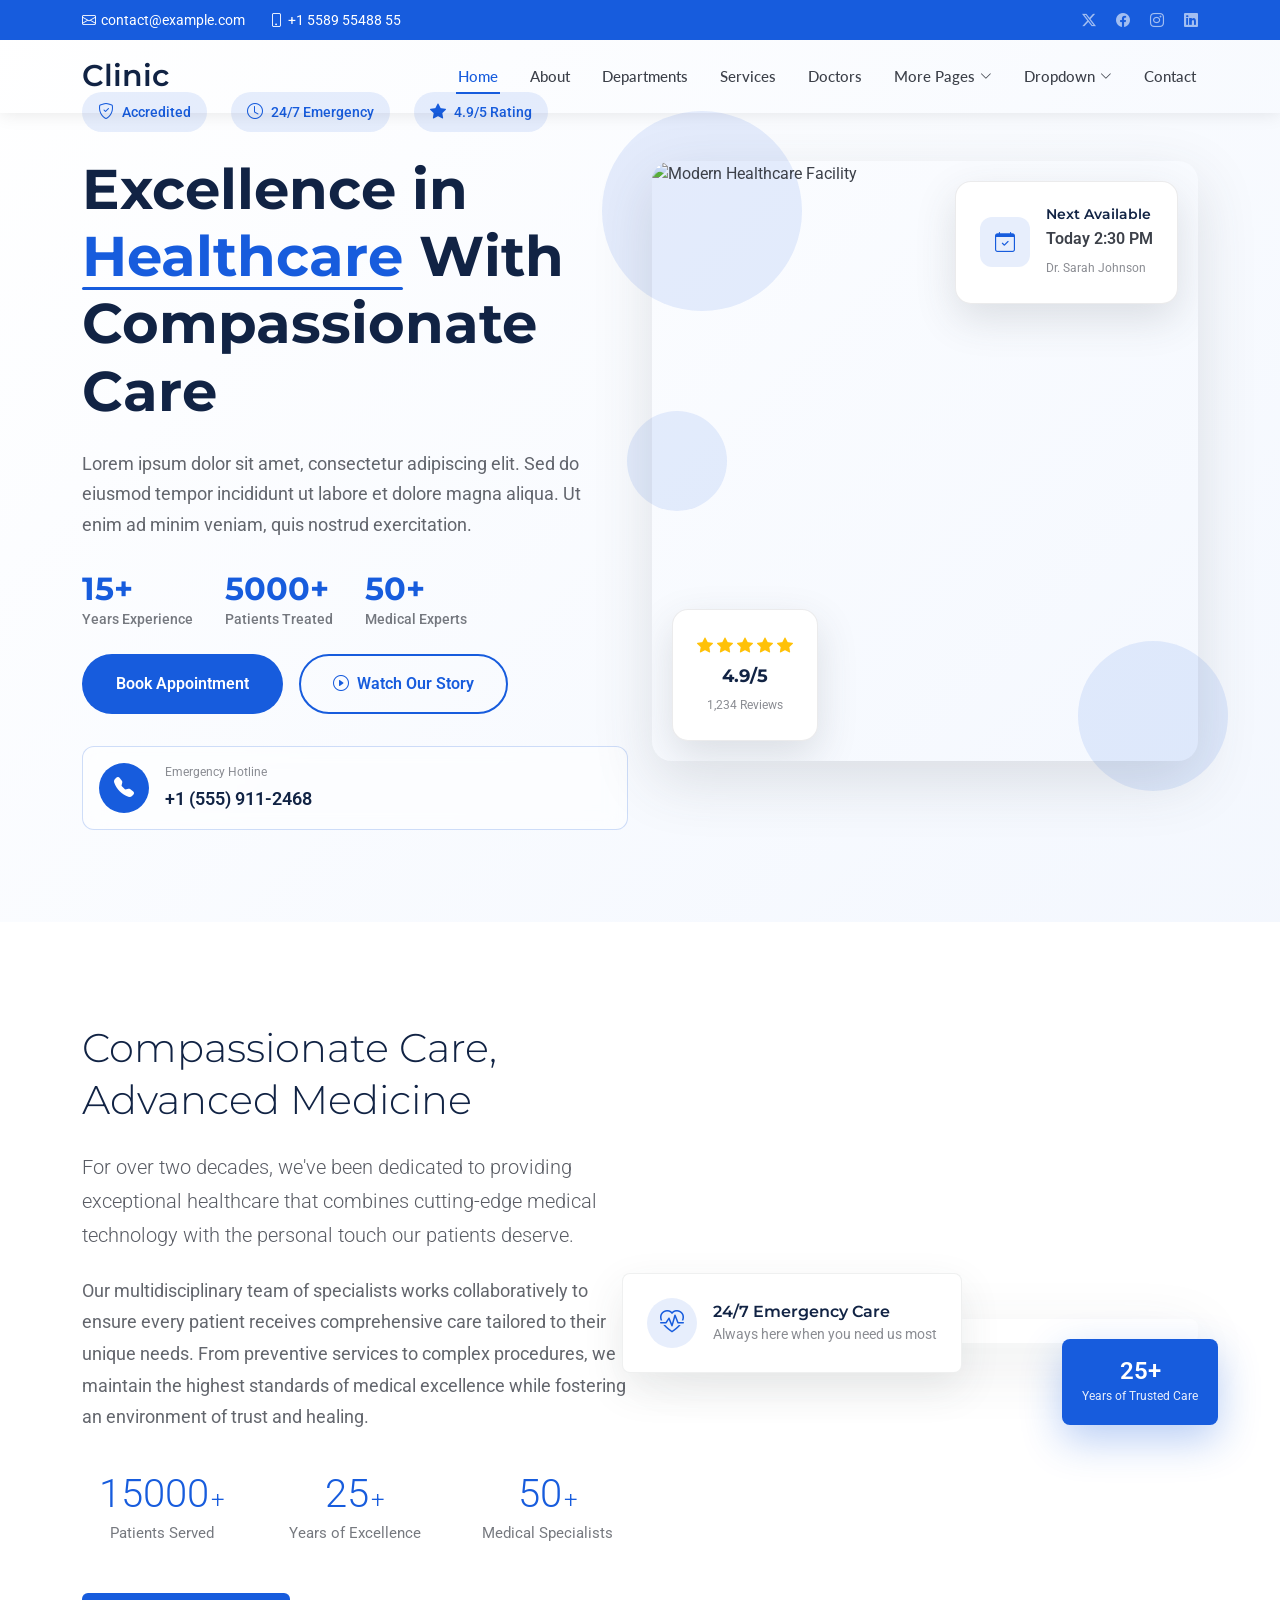
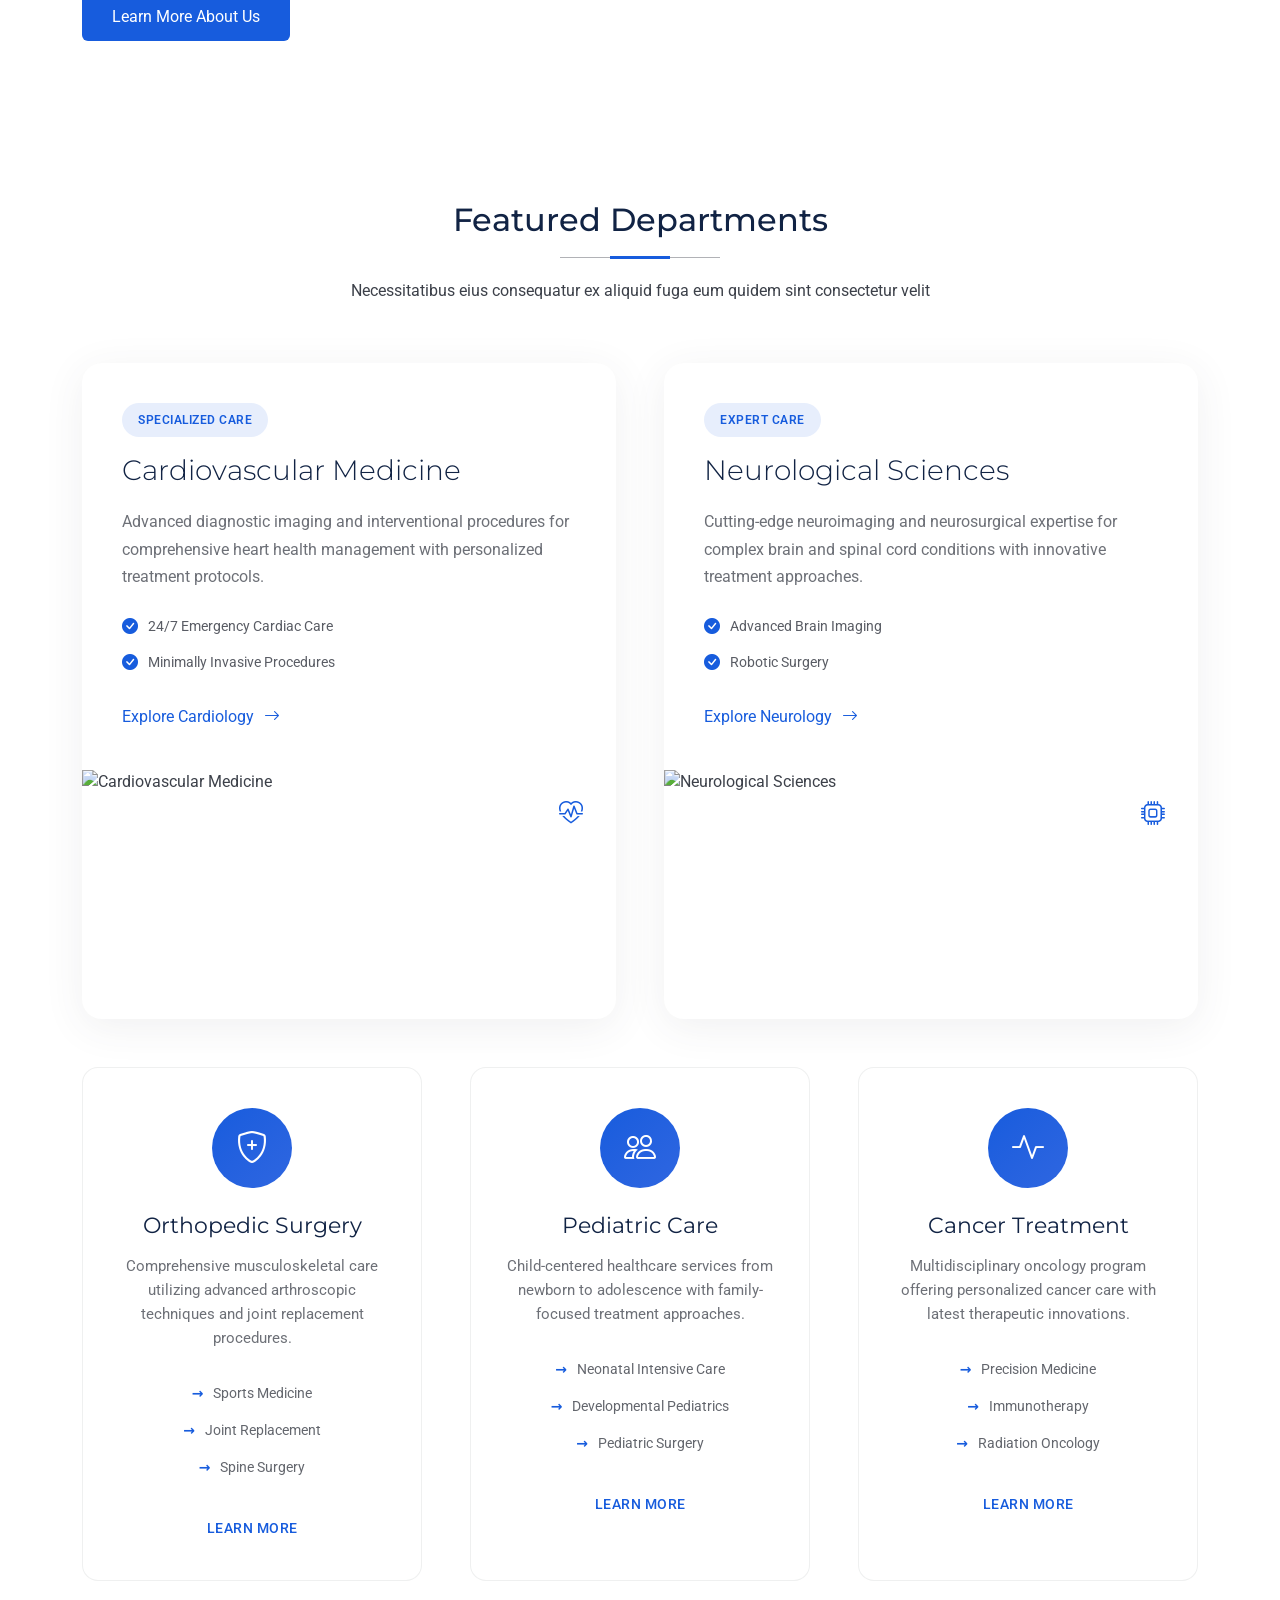
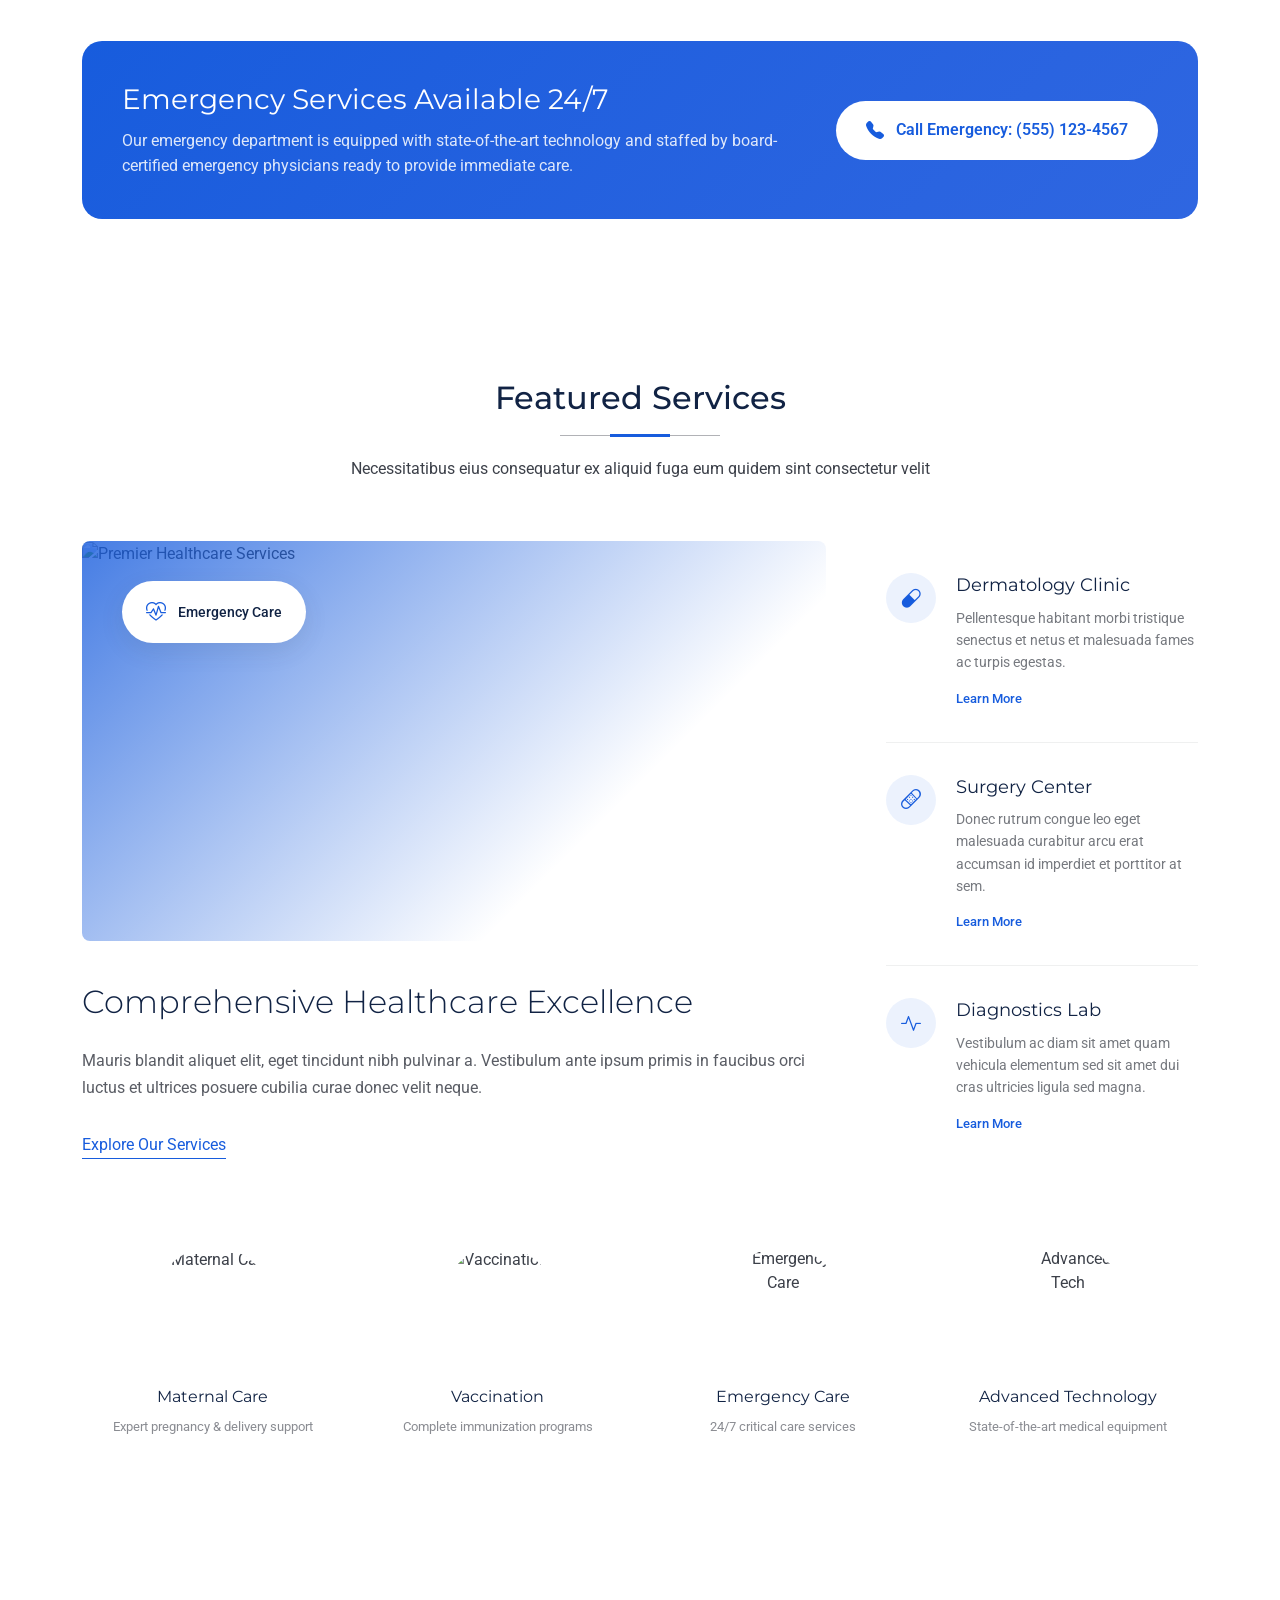
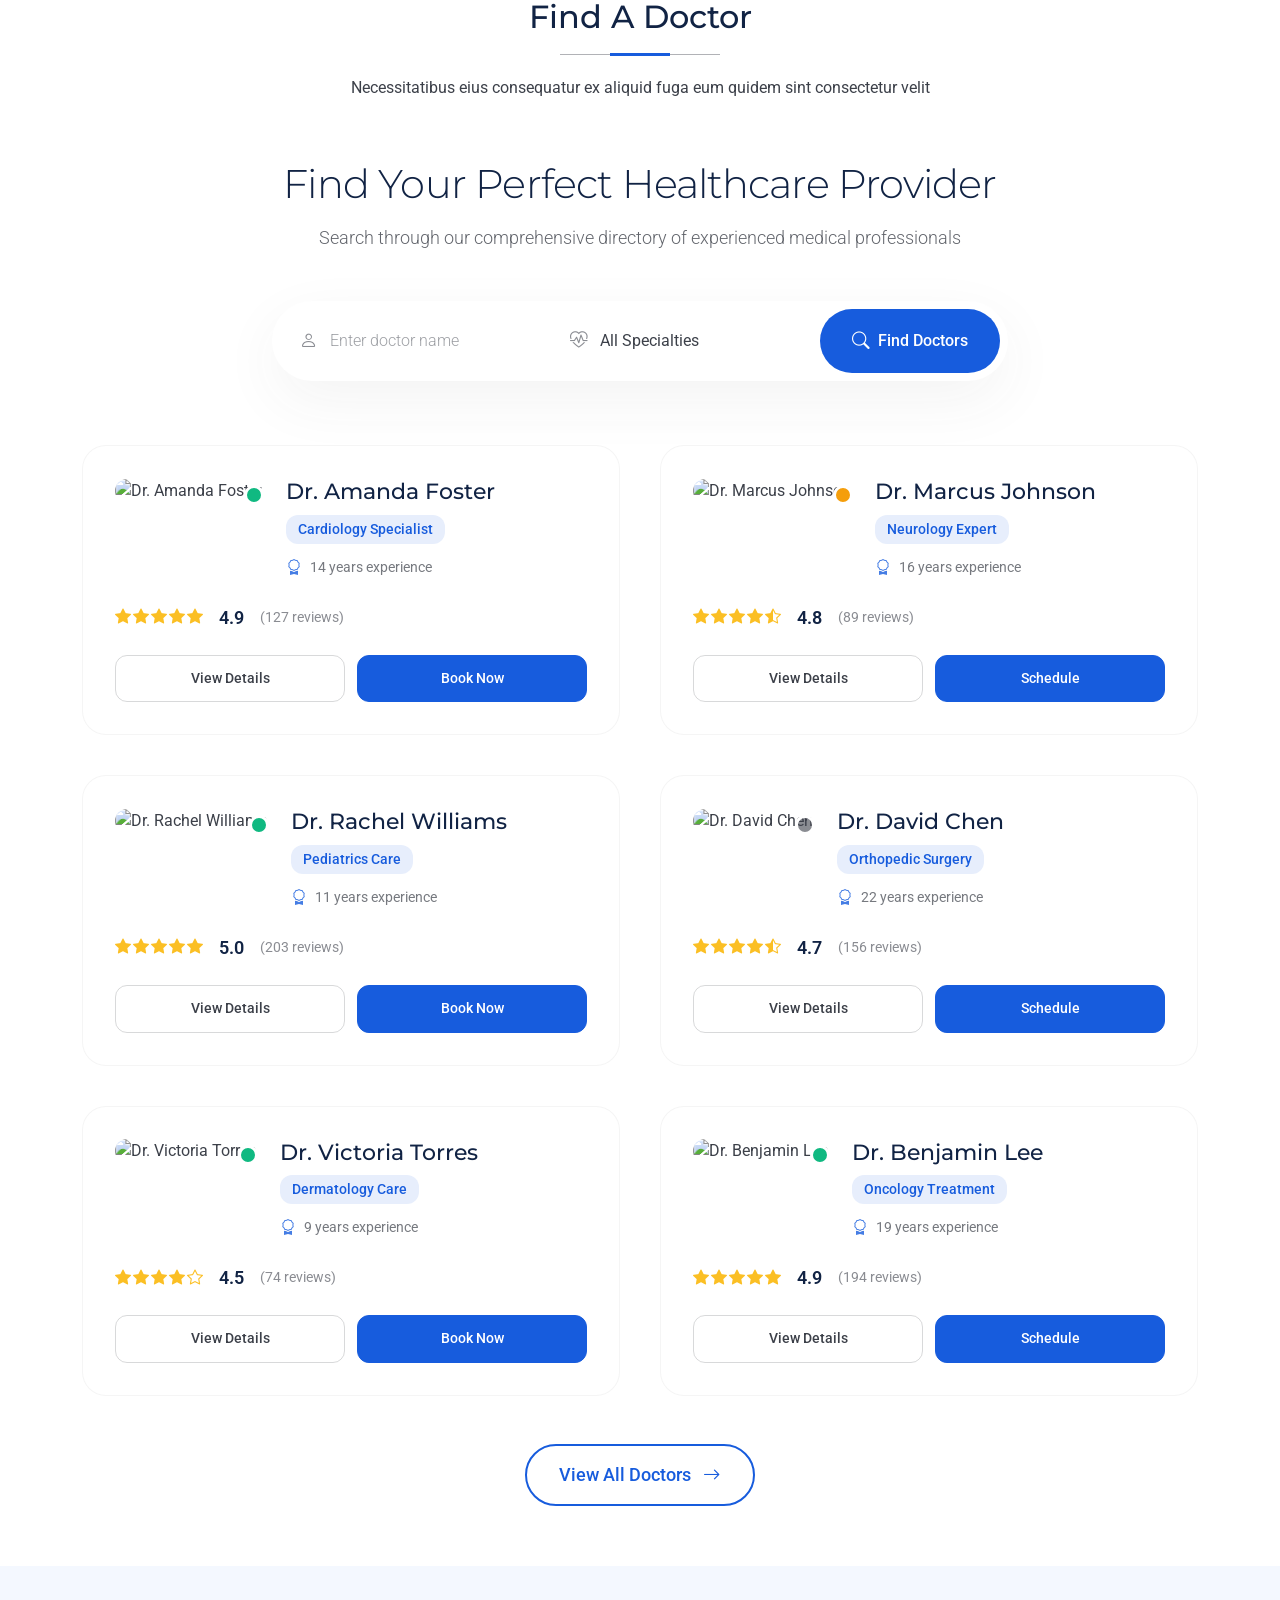
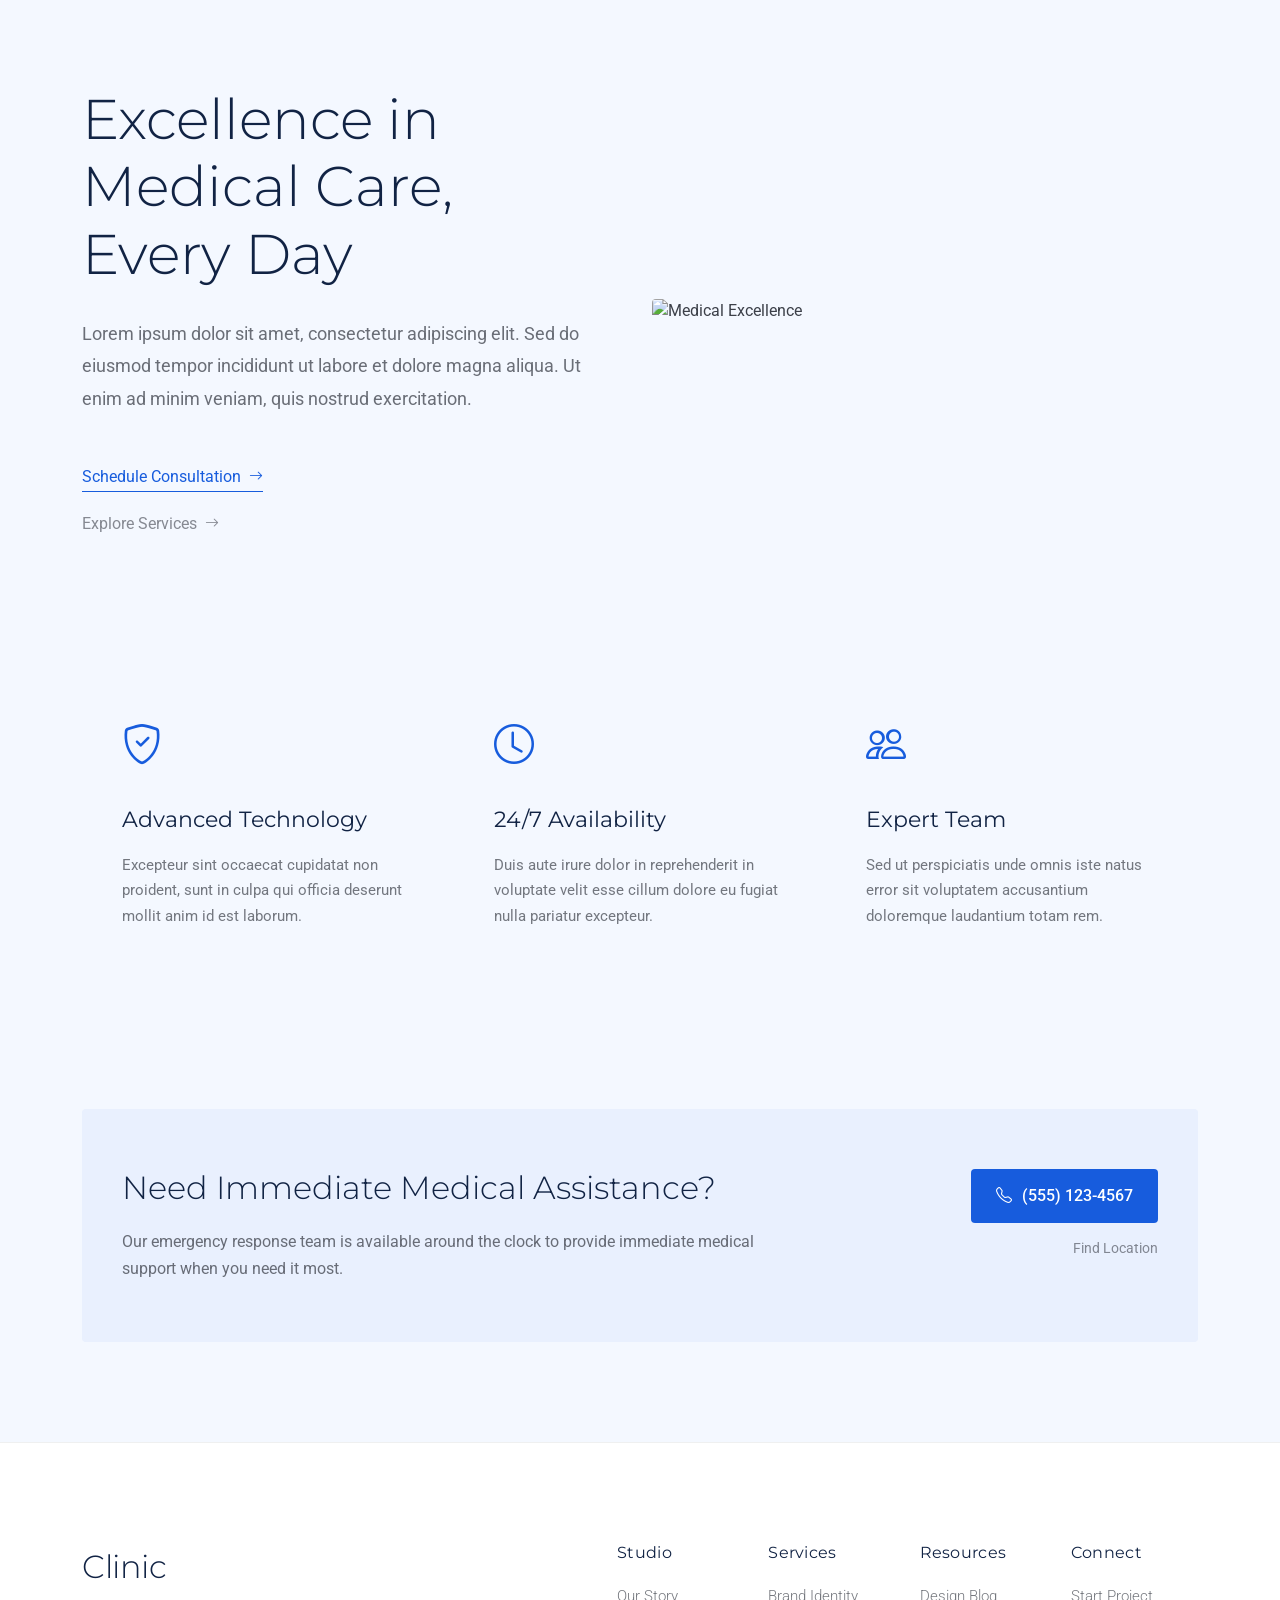
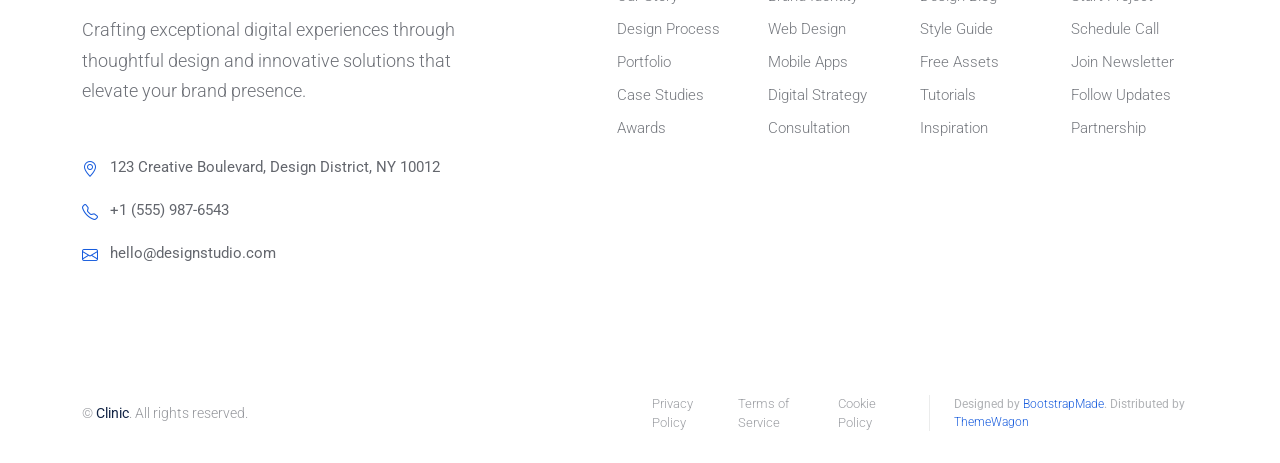
==== index.html @ dcb5d2ba "Initial project upload" ====
<!DOCTYPE html>
<html lang="en">

<head>
  <meta charset="utf-8">
  <meta content="width=device-width, initial-scale=1.0" name="viewport">
  <title>Index - Clinic Bootstrap Template</title>
  <meta name="description" content="">
  <meta name="keywords" content="">

  <!-- Favicons -->
  <link href="assets/img/favicon.png" rel="icon">
  <link href="assets/img/apple-touch-icon.png" rel="apple-touch-icon">

  <!-- Fonts -->
  <link href="https://fonts.googleapis.com" rel="preconnect">
  <link href="https://fonts.gstatic.com" rel="preconnect" crossorigin>
  <link
    href="https://fonts.googleapis.com/css2?family=Roboto:ital,wght@0,100;0,300;0,400;0,500;0,700;0,900;1,100;1,300;1,400;1,500;1,700;1,900&family=Montserrat:ital,wght@0,100;0,200;0,300;0,400;0,500;0,600;0,700;0,800;0,900;1,100;1,200;1,300;1,400;1,500;1,600;1,700;1,800;1,900&family=Lato:ital,wght@0,100;0,300;0,400;0,700;0,900;1,100;1,300;1,400;1,700;1,900&display=swap"
    rel="stylesheet">

  <!-- Vendor CSS Files -->
  <link href="assets/vendor/bootstrap/css/bootstrap.min.css" rel="stylesheet">
  <link href="assets/vendor/bootstrap-icons/bootstrap-icons.css" rel="stylesheet">
  <link href="assets/vendor/aos/aos.css" rel="stylesheet">
  <link href="assets/vendor/glightbox/css/glightbox.min.css" rel="stylesheet">
  <link href="assets/vendor/fontawesome-free/css/all.min.css" rel="stylesheet">
  <link href="assets/vendor/swiper/swiper-bundle.min.css" rel="stylesheet">

  <!-- Main CSS File -->
  <link href="assets/css/main.css" rel="stylesheet">

  <!-- =======================================================
  * Template Name: Clinic
  * Template URL: https://bootstrapmade.com/clinic-bootstrap-template/
  * Updated: Jul 23 2025 with Bootstrap v5.3.7
  * Author: BootstrapMade.com
  * License: https://bootstrapmade.com/license/
  ======================================================== -->
</head>

<body class="index-page">

  <header id="header" class="header fixed-top">

    <div class="topbar d-flex align-items-center dark-background">
      <div class="container d-flex justify-content-center justify-content-md-between">
        <div class="contact-info d-flex align-items-center">
          <i class="bi bi-envelope d-flex align-items-center"><a
              href="mailto:contact@example.com">contact@example.com</a></i>
          <i class="bi bi-phone d-flex align-items-center ms-4"><span>+1 5589 55488 55</span></i>
        </div>
        <div class="social-links d-none d-md-flex align-items-center">
          <a href="#!" class="twitter"><i class="bi bi-twitter-x"></i></a>
          <a href="#!" class="facebook"><i class="bi bi-facebook"></i></a>
          <a href="#!" class="instagram"><i class="bi bi-instagram"></i></a>
          <a href="#!" class="linkedin"><i class="bi bi-linkedin"></i></a>
        </div>
      </div>
    </div><!-- End Top Bar -->

    <div class="branding d-flex align-items-cente">

      <div class="container position-relative d-flex align-items-center justify-content-between">
        <a href="index.html" class="logo d-flex align-items-center">
          <!-- Uncomment the line below if you also wish to use an image logo -->
          <!-- <img src="assets/img/logo.webp" alt=""> -->
          <h1 class="sitename">Clinic</h1>
        </a>

        <nav id="navmenu" class="navmenu">
          <ul>
            <li><a href="index.html" class="active">Home</a></li>
            <li><a href="about.html">About</a></li>
            <li><a href="departments.html">Departments</a></li>
            <li><a href="services.html">Services</a></li>
            <li><a href="doctors.html">Doctors</a></li>
            <li class="dropdown"><a href="#"><span>More Pages</span> <i class="bi bi-chevron-down toggle-dropdown"></i></a>
            <ul>
              <li><a href="department-details.html">Department Details</a></li>
              <li><a href="service-details.html">Service Details</a></li>
              <li><a href="appointment.html">Appointment</a></li>
              <li><a href="testimonials.html">Testimonials</a></li>
              <li><a href="faq.html">Frequently Asked Questions</a></li>
              <li><a href="gallery.html">Gallery</a></li>
              <li><a href="terms.html">Terms</a></li>
              <li><a href="privacy.html">Privacy</a></li>
              <li><a href="404.html">404</a></li>
            </ul>
            </li>
            <li class="dropdown"><a href="#"><span>Dropdown</span> <i class="bi bi-chevron-down toggle-dropdown"></i></a>
              <ul>
                <li><a href="#">Dropdown 1</a></li>
                <li class="dropdown"><a href="#"><span>Deep Dropdown</span> <i class="bi bi-chevron-down toggle-dropdown"></i></a>
                  <ul>
                    <li><a href="#">Deep Dropdown 1</a></li>
                    <li><a href="#">Deep Dropdown 2</a></li>
                    <li><a href="#">Deep Dropdown 3</a></li>
                    <li><a href="#">Deep Dropdown 4</a></li>
                    <li><a href="#">Deep Dropdown 5</a></li>
                  </ul>
                </li>
                <li><a href="#">Dropdown 2</a></li>
                <li><a href="#">Dropdown 3</a></li>
                <li><a href="#">Dropdown 4</a></li>
              </ul>
            </li>
            <li><a href="contact.html">Contact</a></li>
          </ul>
          <i class="mobile-nav-toggle d-xl-none bi bi-list"></i>
        </nav>

      </div>

    </div>

  </header>

  <main class="main">

    <!-- Hero Section -->
    <section id="hero" class="hero section">

      <div class="container" data-aos="fade-up" data-aos-delay="100">

        <div class="row align-items-center">
          <div class="col-lg-6">
            <div class="hero-content">
              <div class="trust-badges mb-4" data-aos="fade-right" data-aos-delay="200">
                <div class="badge-item">
                  <i class="bi bi-shield-check"></i>
                  <span>Accredited</span>
                </div>
                <div class="badge-item">
                  <i class="bi bi-clock"></i>
                  <span>24/7 Emergency</span>
                </div>
                <div class="badge-item">
                  <i class="bi bi-star-fill"></i>
                  <span>4.9/5 Rating</span>
                </div>
              </div>

              <h1 data-aos="fade-right" data-aos-delay="300">
                Excellence in <span class="highlight">Healthcare</span> With Compassionate Care
              </h1>

              <p class="hero-description" data-aos="fade-right" data-aos-delay="400">
                Lorem ipsum dolor sit amet, consectetur adipiscing elit. Sed do eiusmod tempor incididunt ut labore et
                dolore magna aliqua. Ut enim ad minim veniam, quis nostrud exercitation.
              </p>

              <div class="hero-stats mb-4" data-aos="fade-right" data-aos-delay="500">
                <div class="stat-item">
                  <h3><span data-purecounter-start="0" data-purecounter-end="15" data-purecounter-duration="2"
                      class="purecounter"></span>+</h3>
                  <p>Years Experience</p>
                </div>
                <div class="stat-item">
                  <h3><span data-purecounter-start="0" data-purecounter-end="5000" data-purecounter-duration="2"
                      class="purecounter"></span>+</h3>
                  <p>Patients Treated</p>
                </div>
                <div class="stat-item">
                  <h3><span data-purecounter-start="0" data-purecounter-end="50" data-purecounter-duration="2"
                      class="purecounter"></span>+</h3>
                  <p>Medical Experts</p>
                </div>
              </div>

              <div class="hero-actions" data-aos="fade-right" data-aos-delay="600">
                <a href="appointment.html" class="btn btn-primary">Book Appointment</a>
                <a href="https://www.youtube.com/watch?v=Y7f98aduVJ8" class="btn btn-outline glightbox">
                  <i class="bi bi-play-circle me-2"></i>
                  Watch Our Story
                </a>
              </div>

              <div class="emergency-contact" data-aos="fade-right" data-aos-delay="700">
                <div class="emergency-icon">
                  <i class="bi bi-telephone-fill"></i>
                </div>
                <div class="emergency-info">
                  <small>Emergency Hotline</small>
                  <strong>+1 (555) 911-2468</strong>
                </div>
              </div>
            </div>
          </div>

          <div class="col-lg-6">
            <div class="hero-visual" data-aos="fade-left" data-aos-delay="400">
              <div class="main-image">
                <img src="assets/img/health/staff-10.webp" alt="Modern Healthcare Facility" class="img-fluid">
                <div class="floating-card appointment-card">
                  <div class="card-icon">
                    <i class="bi bi-calendar-check"></i>
                  </div>
                  <div class="card-content">
                    <h6>Next Available</h6>
                    <p>Today 2:30 PM</p>
                    <small>Dr. Sarah Johnson</small>
                  </div>
                </div>
                <div class="floating-card rating-card">
                  <div class="card-content">
                    <div class="rating-stars">
                      <i class="bi bi-star-fill"></i>
                      <i class="bi bi-star-fill"></i>
                      <i class="bi bi-star-fill"></i>
                      <i class="bi bi-star-fill"></i>
                      <i class="bi bi-star-fill"></i>
                    </div>
                    <h6>4.9/5</h6>
                    <small>1,234 Reviews</small>
                  </div>
                </div>
              </div>
              <div class="background-elements">
                <div class="element element-1"></div>
                <div class="element element-2"></div>
                <div class="element element-3"></div>
              </div>
            </div>
          </div>
        </div>

      </div>

    </section><!-- /Hero Section -->

    <!-- Home About Section -->
    <section id="home-about" class="home-about section">

      <div class="container" data-aos="fade-up" data-aos-delay="100">

        <div class="row align-items-center">
          <div class="col-lg-6 mb-5 mb-lg-0" data-aos="fade-right" data-aos-delay="200">
            <div class="about-content">
              <h2 class="section-heading">Compassionate Care, Advanced Medicine</h2>
              <p class="lead-text">For over two decades, we've been dedicated to providing exceptional healthcare that
                combines cutting-edge medical technology with the personal touch our patients deserve.</p>

              <p>Our multidisciplinary team of specialists works collaboratively to ensure every patient receives
                comprehensive care tailored to their unique needs. From preventive services to complex procedures, we
                maintain the highest standards of medical excellence while fostering an environment of trust and
                healing.</p>

              <div class="stats-grid">
                <div class="stat-item">
                  <div class="stat-number purecounter" data-purecounter-start="0" data-purecounter-end="15000"
                    data-purecounter-duration="1"></div>
                  <div class="stat-label">Patients Served</div>
                </div>
                <div class="stat-item">
                  <div class="stat-number purecounter" data-purecounter-start="0" data-purecounter-end="25"
                    data-purecounter-duration="1"></div>
                  <div class="stat-label">Years of Excellence</div>
                </div>
                <div class="stat-item">
                  <div class="stat-number purecounter" data-purecounter-start="0" data-purecounter-end="50"
                    data-purecounter-duration="1"></div>
                  <div class="stat-label">Medical Specialists</div>
                </div>
              </div>

              <div class="cta-section">
                <a href="about.html" class="btn-primary">Learn More About Us</a>
              </div>
            </div>
          </div>

          <div class="col-lg-6" data-aos="fade-left" data-aos-delay="300">
            <div class="about-visual">
              <div class="main-image">
                <img src="assets/img/health/facilities-9.webp" alt="Modern medical facility" class="img-fluid">
              </div>
              <div class="floating-card">
                <div class="card-content">
                  <div class="icon">
                    <i class="bi bi-heart-pulse"></i>
                  </div>
                  <div class="card-text">
                    <h4>24/7 Emergency Care</h4>
                    <p>Always here when you need us most</p>
                  </div>
                </div>
              </div>
              <div class="experience-badge">
                <div class="badge-content">
                  <span class="years">25+</span>
                  <span class="text">Years of Trusted Care</span>
                </div>
              </div>
            </div>
          </div>
        </div>

      </div>

    </section><!-- /Home About Section -->

    <!-- Featured Departments Section -->
    <section id="featured-departments" class="featured-departments section">

      <!-- Section Title -->
      <div class="container section-title" data-aos="fade-up">
        <h2>Featured Departments</h2>
        <p>Necessitatibus eius consequatur ex aliquid fuga eum quidem sint consectetur velit</p>
      </div><!-- End Section Title -->

      <div class="container" data-aos="fade-up" data-aos-delay="100">

        <div class="row g-5">

          <div class="col-lg-6" data-aos="zoom-in" data-aos-delay="100">
            <div class="specialty-card">
              <div class="specialty-content">
                <div class="specialty-meta">
                  <span class="specialty-label">Specialized Care</span>
                </div>
                <h3>Cardiovascular Medicine</h3>
                <p>Advanced diagnostic imaging and interventional procedures for comprehensive heart health management
                  with personalized treatment protocols.</p>
                <div class="specialty-features">
                  <span><i class="bi bi-check-circle-fill"></i>24/7 Emergency Cardiac Care</span>
                  <span><i class="bi bi-check-circle-fill"></i>Minimally Invasive Procedures</span>
                </div>
                <a href="department-details.html" class="specialty-link">
                  Explore Cardiology <i class="bi bi-arrow-right"></i>
                </a>
              </div>
              <div class="specialty-visual">
                <img src="assets/img/health/cardiology-1.webp" alt="Cardiovascular Medicine" class="img-fluid">
                <div class="visual-overlay">
                  <i class="bi bi-heart-pulse"></i>
                </div>
              </div>
            </div>
          </div><!-- End Specialty Card -->

          <div class="col-lg-6" data-aos="zoom-in" data-aos-delay="200">
            <div class="specialty-card">
              <div class="specialty-content">
                <div class="specialty-meta">
                  <span class="specialty-label">Expert Care</span>
                </div>
                <h3>Neurological Sciences</h3>
                <p>Cutting-edge neuroimaging and neurosurgical expertise for complex brain and spinal cord conditions
                  with innovative treatment approaches.</p>
                <div class="specialty-features">
                  <span><i class="bi bi-check-circle-fill"></i>Advanced Brain Imaging</span>
                  <span><i class="bi bi-check-circle-fill"></i>Robotic Surgery</span>
                </div>
                <a href="department-details.html" class="specialty-link">
                  Explore Neurology <i class="bi bi-arrow-right"></i>
                </a>
              </div>
              <div class="specialty-visual">
                <img src="assets/img/health/neurology-4.webp" alt="Neurological Sciences" class="img-fluid">
                <div class="visual-overlay">
                  <i class="bi bi-cpu"></i>
                </div>
              </div>
            </div>
          </div><!-- End Specialty Card -->

          <div class="col-lg-4" data-aos="fade-up" data-aos-delay="100">
            <div class="department-highlight">
              <div class="highlight-icon">
                <i class="bi bi-shield-plus"></i>
              </div>
              <h4>Orthopedic Surgery</h4>
              <p>Comprehensive musculoskeletal care utilizing advanced arthroscopic techniques and joint replacement
                procedures.</p>
              <ul class="highlight-list">
                <li>Sports Medicine</li>
                <li>Joint Replacement</li>
                <li>Spine Surgery</li>
              </ul>
              <a href="department-details.html" class="highlight-cta">Learn More</a>
            </div>
          </div><!-- End Department Highlight -->

          <div class="col-lg-4" data-aos="fade-up" data-aos-delay="200">
            <div class="department-highlight">
              <div class="highlight-icon">
                <i class="bi bi-people"></i>
              </div>
              <h4>Pediatric Care</h4>
              <p>Child-centered healthcare services from newborn to adolescence with family-focused treatment
                approaches.</p>
              <ul class="highlight-list">
                <li>Neonatal Intensive Care</li>
                <li>Developmental Pediatrics</li>
                <li>Pediatric Surgery</li>
              </ul>
              <a href="department-details.html" class="highlight-cta">Learn More</a>
            </div>
          </div><!-- End Department Highlight -->

          <div class="col-lg-4" data-aos="fade-up" data-aos-delay="300">
            <div class="department-highlight">
              <div class="highlight-icon">
                <i class="bi bi-activity"></i>
              </div>
              <h4>Cancer Treatment</h4>
              <p>Multidisciplinary oncology program offering personalized cancer care with latest therapeutic
                innovations.</p>
              <ul class="highlight-list">
                <li>Precision Medicine</li>
                <li>Immunotherapy</li>
                <li>Radiation Oncology</li>
              </ul>
              <a href="department-details.html" class="highlight-cta">Learn More</a>
            </div>
          </div><!-- End Department Highlight -->

        </div>

        <div class="emergency-banner" data-aos="fade-up" data-aos-delay="400">
          <div class="row align-items-center">
            <div class="col-lg-8">
              <div class="emergency-content">
                <h3>Emergency Services Available 24/7</h3>
                <p>Our emergency department is equipped with state-of-the-art technology and staffed by board-certified
                  emergency physicians ready to provide immediate care.</p>
              </div>
            </div>
            <div class="col-lg-4 text-lg-end">
              <a href="tel:+15551234567" class="emergency-btn">
                <i class="bi bi-telephone-fill"></i>
                Call Emergency: (555) 123-4567
              </a>
            </div>
          </div>
        </div>

      </div>

    </section><!-- /Featured Departments Section -->

    <!-- Featured Services Section -->
    <section id="featured-services" class="featured-services section">

      <!-- Section Title -->
      <div class="container section-title" data-aos="fade-up">
        <h2>Featured Services</h2>
        <p>Necessitatibus eius consequatur ex aliquid fuga eum quidem sint consectetur velit</p>
      </div><!-- End Section Title -->

      <div class="container" data-aos="fade-up" data-aos-delay="100">

        <div class="row g-0">

          <div class="col-lg-8" data-aos="fade-right" data-aos-delay="200">
            <div class="featured-service-main">
              <div class="service-image-wrapper">
                <img src="assets/img/health/consultation-4.webp" alt="Premier Healthcare Services" class="img-fluid"
                  loading="lazy">
                <div class="service-overlay">
                  <div class="service-badge">
                    <i class="bi bi-heart-pulse"></i>
                    <span>Emergency Care</span>
                  </div>
                </div>
              </div>
              <div class="service-details">
                <h2>Comprehensive Healthcare Excellence</h2>
                <p>Mauris blandit aliquet elit, eget tincidunt nibh pulvinar a. Vestibulum ante ipsum primis in faucibus
                  orci luctus et ultrices posuere cubilia curae donec velit neque.</p>
                <a href="#!" class="main-cta">Explore Our Services</a>
              </div>
            </div>
          </div>

          <div class="col-lg-4" data-aos="fade-left" data-aos-delay="300">
            <div class="services-sidebar">

              <div class="service-item" data-aos="fade-up" data-aos-delay="400">
                <div class="service-icon-wrapper">
                  <i class="bi bi-capsule"></i>
                </div>
                <div class="service-info">
                  <h4>Dermatology Clinic</h4>
                  <p>Pellentesque habitant morbi tristique senectus et netus et malesuada fames ac turpis egestas.</p>
                  <a href="#!" class="service-link">Learn More</a>
                </div>
              </div>

              <div class="service-item" data-aos="fade-up" data-aos-delay="500">
                <div class="service-icon-wrapper">
                  <i class="bi bi-bandaid"></i>
                </div>
                <div class="service-info">
                  <h4>Surgery Center</h4>
                  <p>Donec rutrum congue leo eget malesuada curabitur arcu erat accumsan id imperdiet et porttitor at
                    sem.</p>
                  <a href="#!" class="service-link">Learn More</a>
                </div>
              </div>

              <div class="service-item" data-aos="fade-up" data-aos-delay="600">
                <div class="service-icon-wrapper">
                  <i class="bi bi-activity"></i>
                </div>
                <div class="service-info">
                  <h4>Diagnostics Lab</h4>
                  <p>Vestibulum ac diam sit amet quam vehicula elementum sed sit amet dui cras ultricies ligula sed
                    magna.</p>
                  <a href="#!" class="service-link">Learn More</a>
                </div>
              </div>

            </div>
          </div>

        </div>

        <div class="specialties-grid" data-aos="fade-up" data-aos-delay="300">
          <div class="row align-items-center">

            <div class="col-lg-3 col-md-6">
              <div class="specialty-card">
                <div class="specialty-image">
                  <img src="assets/img/health/maternal-2.webp" alt="Maternal Care" class="img-fluid" loading="lazy">
                </div>
                <div class="specialty-content">
                  <h5>Maternal Care</h5>
                  <span>Expert pregnancy &amp; delivery support</span>
                </div>
              </div>
            </div>

            <div class="col-lg-3 col-md-6">
              <div class="specialty-card">
                <div class="specialty-image">
                  <img src="assets/img/health/vaccination-3.webp" alt="Vaccination" class="img-fluid" loading="lazy">
                </div>
                <div class="specialty-content">
                  <h5>Vaccination</h5>
                  <span>Complete immunization programs</span>
                </div>
              </div>
            </div>

            <div class="col-lg-3 col-md-6">
              <div class="specialty-card">
                <div class="specialty-image">
                  <img src="assets/img/health/emergency-1.webp" alt="Emergency Care" class="img-fluid" loading="lazy">
                </div>
                <div class="specialty-content">
                  <h5>Emergency Care</h5>
                  <span>24/7 critical care services</span>
                </div>
              </div>
            </div>

            <div class="col-lg-3 col-md-6">
              <div class="specialty-card">
                <div class="specialty-image">
                  <img src="assets/img/health/facilities-6.webp" alt="Advanced Tech" class="img-fluid" loading="lazy">
                </div>
                <div class="specialty-content">
                  <h5>Advanced Technology</h5>
                  <span>State-of-the-art medical equipment</span>
                </div>
              </div>
            </div>

          </div>
        </div>

      </div>

    </section><!-- /Featured Services Section -->

    <!-- Find A Doctor Section -->
    <section id="find-a-doctor" class="find-a-doctor section">

      <!-- Section Title -->
      <div class="container section-title" data-aos="fade-up">
        <h2>Find A Doctor</h2>
        <p>Necessitatibus eius consequatur ex aliquid fuga eum quidem sint consectetur velit</p>
      </div><!-- End Section Title -->

      <div class="container" data-aos="fade-up" data-aos-delay="100">

        <div class="row justify-content-center mb-5" data-aos="fade-up" data-aos-delay="200">
          <div class="col-lg-8 text-center">
            <div class="search-section">
              <h3 class="search-title">Find Your Perfect Healthcare Provider</h3>
              <p class="search-subtitle">Search through our comprehensive directory of experienced medical professionals
              </p>
              <form class="search-form" action="#!" method="#">
                <div class="search-input-group">
                  <div class="input-wrapper">
                    <i class="bi bi-person"></i>
                    <input type="text" class="form-control" name="doctor_name" placeholder="Enter doctor name">
                  </div>
                  <div class="select-wrapper">
                    <i class="bi bi-heart-pulse"></i>
                    <select class="form-select" name="specialty">
                      <option value="">All Specialties</option>
                      <option value="cardiology">Cardiology</option>
                      <option value="neurology">Neurology</option>
                      <option value="orthopedics">Orthopedics</option>
                      <option value="pediatrics">Pediatrics</option>
                      <option value="dermatology">Dermatology</option>
                      <option value="oncology">Oncology</option>
                    </select>
                  </div>
                  <button type="submit" class="search-btn">
                    <i class="bi bi-search"></i>
                    Find Doctors
                  </button>
                </div>
              </form>
            </div>
          </div>
        </div>

        <div class="doctors-grid" data-aos="fade-up" data-aos-delay="300">
          <div class="doctor-profile" data-aos="zoom-in" data-aos-delay="100">
            <div class="profile-header">
              <div class="doctor-avatar">
                <img src="assets/img/health/staff-2.webp" alt="Dr. Amanda Foster" class="img-fluid">
                <div class="status-indicator available"></div>
              </div>
              <div class="doctor-details">
                <h4>Dr. Amanda Foster</h4>
                <span class="specialty-tag">Cardiology Specialist</span>
                <div class="experience-info">
                  <i class="bi bi-award"></i>
                  <span>14 years experience</span>
                </div>
              </div>
            </div>
            <div class="rating-section">
              <div class="stars">
                <i class="bi bi-star-fill"></i>
                <i class="bi bi-star-fill"></i>
                <i class="bi bi-star-fill"></i>
                <i class="bi bi-star-fill"></i>
                <i class="bi bi-star-fill"></i>
              </div>
              <span class="rating-score">4.9</span>
              <span class="review-count">(127 reviews)</span>
            </div>
            <div class="action-buttons">
              <a href="#!" class="btn-secondary">View Details</a>
              <a href="#!" class="btn-primary">Book Now</a>
            </div>
          </div><!-- End Doctor Profile -->

          <div class="doctor-profile" data-aos="zoom-in" data-aos-delay="200">
            <div class="profile-header">
              <div class="doctor-avatar">
                <img src="assets/img/health/staff-6.webp" alt="Dr. Marcus Johnson" class="img-fluid">
                <div class="status-indicator busy"></div>
              </div>
              <div class="doctor-details">
                <h4>Dr. Marcus Johnson</h4>
                <span class="specialty-tag">Neurology Expert</span>
                <div class="experience-info">
                  <i class="bi bi-award"></i>
                  <span>16 years experience</span>
                </div>
              </div>
            </div>
            <div class="rating-section">
              <div class="stars">
                <i class="bi bi-star-fill"></i>
                <i class="bi bi-star-fill"></i>
                <i class="bi bi-star-fill"></i>
                <i class="bi bi-star-fill"></i>
                <i class="bi bi-star-half"></i>
              </div>
              <span class="rating-score">4.8</span>
              <span class="review-count">(89 reviews)</span>
            </div>
            <div class="action-buttons">
              <a href="#!" class="btn-secondary">View Details</a>
              <a href="#!" class="btn-primary">Schedule</a>
            </div>
          </div><!-- End Doctor Profile -->

          <div class="doctor-profile" data-aos="zoom-in" data-aos-delay="300">
            <div class="profile-header">
              <div class="doctor-avatar">
                <img src="assets/img/health/staff-4.webp" alt="Dr. Rachel Williams" class="img-fluid">
                <div class="status-indicator available"></div>
              </div>
              <div class="doctor-details">
                <h4>Dr. Rachel Williams</h4>
                <span class="specialty-tag">Pediatrics Care</span>
                <div class="experience-info">
                  <i class="bi bi-award"></i>
                  <span>11 years experience</span>
                </div>
              </div>
            </div>
            <div class="rating-section">
              <div class="stars">
                <i class="bi bi-star-fill"></i>
                <i class="bi bi-star-fill"></i>
                <i class="bi bi-star-fill"></i>
                <i class="bi bi-star-fill"></i>
                <i class="bi bi-star-fill"></i>
              </div>
              <span class="rating-score">5.0</span>
              <span class="review-count">(203 reviews)</span>
            </div>
            <div class="action-buttons">
              <a href="#!" class="btn-secondary">View Details</a>
              <a href="#!" class="btn-primary">Book Now</a>
            </div>
          </div><!-- End Doctor Profile -->

          <div class="doctor-profile" data-aos="zoom-in" data-aos-delay="400">
            <div class="profile-header">
              <div class="doctor-avatar">
                <img src="assets/img/health/staff-8.webp" alt="Dr. David Chen" class="img-fluid">
                <div class="status-indicator offline"></div>
              </div>
              <div class="doctor-details">
                <h4>Dr. David Chen</h4>
                <span class="specialty-tag">Orthopedic Surgery</span>
                <div class="experience-info">
                  <i class="bi bi-award"></i>
                  <span>22 years experience</span>
                </div>
              </div>
            </div>
            <div class="rating-section">
              <div class="stars">
                <i class="bi bi-star-fill"></i>
                <i class="bi bi-star-fill"></i>
                <i class="bi bi-star-fill"></i>
                <i class="bi bi-star-fill"></i>
                <i class="bi bi-star-half"></i>
              </div>
              <span class="rating-score">4.7</span>
              <span class="review-count">(156 reviews)</span>
            </div>
            <div class="action-buttons">
              <a href="#!" class="btn-secondary">View Details</a>
              <a href="#!" class="btn-primary">Schedule</a>
            </div>
          </div><!-- End Doctor Profile -->

          <div class="doctor-profile" data-aos="zoom-in" data-aos-delay="500">
            <div class="profile-header">
              <div class="doctor-avatar">
                <img src="assets/img/health/staff-11.webp" alt="Dr. Victoria Torres" class="img-fluid">
                <div class="status-indicator available"></div>
              </div>
              <div class="doctor-details">
                <h4>Dr. Victoria Torres</h4>
                <span class="specialty-tag">Dermatology Care</span>
                <div class="experience-info">
                  <i class="bi bi-award"></i>
                  <span>9 years experience</span>
                </div>
              </div>
            </div>
            <div class="rating-section">
              <div class="stars">
                <i class="bi bi-star-fill"></i>
                <i class="bi bi-star-fill"></i>
                <i class="bi bi-star-fill"></i>
                <i class="bi bi-star-fill"></i>
                <i class="bi bi-star"></i>
              </div>
              <span class="rating-score">4.5</span>
              <span class="review-count">(74 reviews)</span>
            </div>
            <div class="action-buttons">
              <a href="#!" class="btn-secondary">View Details</a>
              <a href="#!" class="btn-primary">Book Now</a>
            </div>
          </div><!-- End Doctor Profile -->

          <div class="doctor-profile" data-aos="zoom-in" data-aos-delay="600">
            <div class="profile-header">
              <div class="doctor-avatar">
                <img src="assets/img/health/staff-14.webp" alt="Dr. Benjamin Lee" class="img-fluid">
                <div class="status-indicator available"></div>
              </div>
              <div class="doctor-details">
                <h4>Dr. Benjamin Lee</h4>
                <span class="specialty-tag">Oncology Treatment</span>
                <div class="experience-info">
                  <i class="bi bi-award"></i>
                  <span>19 years experience</span>
                </div>
              </div>
            </div>
            <div class="rating-section">
              <div class="stars">
                <i class="bi bi-star-fill"></i>
                <i class="bi bi-star-fill"></i>
                <i class="bi bi-star-fill"></i>
                <i class="bi bi-star-fill"></i>
                <i class="bi bi-star-fill"></i>
              </div>
              <span class="rating-score">4.9</span>
              <span class="review-count">(194 reviews)</span>
            </div>
            <div class="action-buttons">
              <a href="#!" class="btn-secondary">View Details</a>
              <a href="#!" class="btn-primary">Schedule</a>
            </div>
          </div><!-- End Doctor Profile -->

        </div>

        <div class="text-center mt-5" data-aos="fade-up" data-aos-delay="700">
          <a href="doctors.html" class="btn-view-all">
            View All Doctors
            <i class="bi bi-arrow-right"></i>
          </a>
        </div>

      </div>

    </section><!-- /Find A Doctor Section -->

    <!-- Call To Action Section -->
    <section id="call-to-action" class="call-to-action section light-background">

      <div class="container" data-aos="fade-up" data-aos-delay="100">

        <div class="hero-content">
          <div class="row align-items-center">

            <div class="col-lg-6">
              <div class="content-wrapper" data-aos="fade-up" data-aos-delay="200">
                <h1>Excellence in Medical Care, Every Day</h1>
                <p>Lorem ipsum dolor sit amet, consectetur adipiscing elit. Sed do eiusmod tempor incididunt ut labore
                  et dolore magna aliqua. Ut enim ad minim veniam, quis nostrud exercitation.</p>

                <div class="cta-wrapper">
                  <a href="appointment.html" class="primary-cta">
                    <span>Schedule Consultation</span>
                    <i class="bi bi-arrow-right"></i>
                  </a>
                  <a href="services.html" class="secondary-cta">
                    <span>Explore Services</span>
                    <i class="bi bi-arrow-right"></i>
                  </a>
                </div>
              </div>
            </div>

            <div class="col-lg-6">
              <div class="image-container" data-aos="fade-left" data-aos-delay="300">
                <img src="assets/img/health/facilities-9.webp" alt="Medical Excellence" class="img-fluid">
              </div>
            </div>

          </div>
        </div>

        <div class="features-section">

          <div class="row g-0">

            <div class="col-lg-4">
              <div class="feature-block" data-aos="fade-up" data-aos-delay="200">
                <div class="feature-icon">
                  <i class="bi bi-shield-check"></i>
                </div>
                <h3>Advanced Technology</h3>
                <p>Excepteur sint occaecat cupidatat non proident, sunt in culpa qui officia deserunt mollit anim id est
                  laborum.</p>
              </div>
            </div>

            <div class="col-lg-4">
              <div class="feature-block" data-aos="fade-up" data-aos-delay="300">
                <div class="feature-icon">
                  <i class="bi bi-clock"></i>
                </div>
                <h3>24/7 Availability</h3>
                <p>Duis aute irure dolor in reprehenderit in voluptate velit esse cillum dolore eu fugiat nulla pariatur
                  excepteur.</p>
              </div>
            </div>

            <div class="col-lg-4">
              <div class="feature-block" data-aos="fade-up" data-aos-delay="400">
                <div class="feature-icon">
                  <i class="bi bi-people"></i>
                </div>
                <h3>Expert Team</h3>
                <p>Sed ut perspiciatis unde omnis iste natus error sit voluptatem accusantium doloremque laudantium
                  totam rem.</p>
              </div>
            </div>

          </div>

        </div>

        <div class="contact-block">
          <div class="row">

            <div class="col-lg-8">
              <div class="contact-content" data-aos="fade-up" data-aos-delay="200">
                <h2>Need Immediate Medical Assistance?</h2>
                <p>Our emergency response team is available around the clock to provide immediate medical support when
                  you need it most.</p>
              </div>
            </div>

            <div class="col-lg-4">
              <div class="contact-actions" data-aos="fade-up" data-aos-delay="300">
                <a href="tel:5551234567" class="emergency-call">
                  <i class="bi bi-telephone"></i>
                  <span>(555) 123-4567</span>
                </a>
                <a href="contact.html" class="contact-link">Find Location</a>
              </div>
            </div>

          </div>
        </div>

      </div>

    </section><!-- /Call To Action Section -->

  </main>

  <footer id="footer" class="footer-16 footer position-relative">

    <div class="container">

      <div class="footer-main" data-aos="fade-up" data-aos-delay="100">
        <div class="row align-items-start">

          <div class="col-lg-5">
            <div class="brand-section">
              <a href="index.html" class="logo d-flex align-items-center mb-4">
                <span class="sitename">Clinic</span>
              </a>
              <p class="brand-description">Crafting exceptional digital experiences through thoughtful design and
                innovative solutions that elevate your brand presence.</p>

              <div class="contact-info mt-5">
                <div class="contact-item">
                  <i class="bi bi-geo-alt"></i>
                  <span>123 Creative Boulevard, Design District, NY 10012</span>
                </div>
                <div class="contact-item">
                  <i class="bi bi-telephone"></i>
                  <span>+1 (555) 987-6543</span>
                </div>
                <div class="contact-item">
                  <i class="bi bi-envelope"></i>
                  <span>hello@designstudio.com</span>
                </div>
              </div>
            </div>
          </div>

          <div class="col-lg-7">
            <div class="footer-nav-wrapper">
              <div class="row">

                <div class="col-6 col-lg-3">
                  <div class="nav-column">
                    <h6>Studio</h6>
                    <nav class="footer-nav">
                      <a href="#!">Our Story</a>
                      <a href="#!">Design Process</a>
                      <a href="#!">Portfolio</a>
                      <a href="#!">Case Studies</a>
                      <a href="#!">Awards</a>
                    </nav>
                  </div>
                </div>

                <div class="col-6 col-lg-3">
                  <div class="nav-column">
                    <h6>Services</h6>
                    <nav class="footer-nav">
                      <a href="#!">Brand Identity</a>
                      <a href="#!">Web Design</a>
                      <a href="#!">Mobile Apps</a>
                      <a href="#!">Digital Strategy</a>
                      <a href="#!">Consultation</a>
                    </nav>
                  </div>
                </div>

                <div class="col-6 col-lg-3">
                  <div class="nav-column">
                    <h6>Resources</h6>
                    <nav class="footer-nav">
                      <a href="#!">Design Blog</a>
                      <a href="#!">Style Guide</a>
                      <a href="#!">Free Assets</a>
                      <a href="#!">Tutorials</a>
                      <a href="#!">Inspiration</a>
                    </nav>
                  </div>
                </div>

                <div class="col-6 col-lg-3">
                  <div class="nav-column">
                    <h6>Connect</h6>
                    <nav class="footer-nav">
                      <a href="#!">Start Project</a>
                      <a href="#!">Schedule Call</a>
                      <a href="#!">Join Newsletter</a>
                      <a href="#!">Follow Updates</a>
                      <a href="#!">Partnership</a>
                    </nav>
                  </div>
                </div>

              </div>
            </div>
          </div>

        </div>
      </div>

    </div>

    <div class="footer-bottom">
      <div class="container">
        <div class="bottom-content" data-aos="fade-up" data-aos-delay="300">
          <div class="row align-items-center">

            <div class="col-lg-6">
              <div class="copyright">
                <p>© <span class="sitename">Clinic</span>. All rights reserved.</p>
              </div>
            </div>

            <div class="col-lg-6">
              <div class="legal-links">
                <a href="#!">Privacy Policy</a>
                <a href="#!">Terms of Service</a>
                <a href="#!">Cookie Policy</a>
                <div class="credits">
                  <!-- All the links in the footer should remain intact. -->
                  <!-- You can delete the links only if you've purchased the pro version. -->
                  <!-- Licensing information: https://bootstrapmade.com/license/ -->
                  <!-- Purchase the pro version with working PHP/AJAX contact form: [buy-url] -->
                  Designed by <a href="https://bootstrapmade.com/">BootstrapMade</a>. Distributed by <a href="https://themewagon.com" target="_blank">ThemeWagon</a>
                </div>
              </div>
            </div>

          </div>
        </div>
      </div>
    </div>

  </footer>

  <!-- Scroll Top -->
  <a href="#!" id="scroll-top" class="scroll-top d-flex align-items-center justify-content-center"><i
      class="bi bi-arrow-up-short"></i></a>

  <!-- Preloader -->
  <div id="preloader"></div>

  <!-- Vendor JS Files -->
  <script src="assets/vendor/bootstrap/js/bootstrap.bundle.min.js"></script>
  <script src="assets/vendor/php-email-form/validate.js"></script>
  <script src="assets/vendor/aos/aos.js"></script>
  <script src="assets/vendor/glightbox/js/glightbox.min.js"></script>
  <script src="assets/vendor/purecounter/purecounter_vanilla.js"></script>
  <script src="assets/vendor/swiper/swiper-bundle.min.js"></script>

  <!-- Main JS File -->
  <script src="assets/js/main.js"></script>

</body>

</html>
---- assets/css/main.css ----
/**
* Template Name: Clinic
* Template URL: https://bootstrapmade.com/clinic-bootstrap-template/
* Updated: Jul 23 2025 with Bootstrap v5.3.7
* Author: BootstrapMade.com
* License: https://bootstrapmade.com/license/
*/

@charset "UTF-8";

/*--------------------------------------------------------------
# Font & Color Variables
# Help: https://bootstrapmade.com/color-system/
--------------------------------------------------------------*/
/* Fonts */
:root {
  --default-font: "Roboto",  system-ui, -apple-system, "Segoe UI", Roboto, "Helvetica Neue", Arial, "Noto Sans", "Liberation Sans", sans-serif, "Apple Color Emoji", "Segoe UI Emoji", "Segoe UI Symbol", "Noto Color Emoji";
  --heading-font: "Montserrat",  sans-serif;
  --nav-font: "Lato",  sans-serif;
}

/* Global Colors - The following color variables are used throughout the website. Updating them here will change the color scheme of the entire website */
:root { 
  --background-color: #ffffff; /* Background color for the entire website, including individual sections */
  --default-color: #3c4049; /* Default color used for the majority of the text content across the entire website */
  --heading-color: #112344; /* Color for headings, subheadings and title throughout the website */
  --accent-color: #175cdd; /* Accent color that represents your brand on the website. It's used for buttons, links, and other elements that need to stand out */
  --surface-color: #ffffff; /* The surface color is used as a background of boxed elements within sections, such as cards, icon boxes, or other elements that require a visual separation from the global background. */
  --contrast-color: #ffffff; /* Contrast color for text, ensuring readability against backgrounds of accent, heading, or default colors. */
}

/* Nav Menu Colors - The following color variables are used specifically for the navigation menu. They are separate from the global colors to allow for more customization options */
:root {
  --nav-color: #3c4049;  /* The default color of the main navmenu links */
  --nav-hover-color: #175cdd; /* Applied to main navmenu links when they are hovered over or active */
  --nav-mobile-background-color: #ffffff; /* Used as the background color for mobile navigation menu */
  --nav-dropdown-background-color: #ffffff; /* Used as the background color for dropdown items that appear when hovering over primary navigation items */
  --nav-dropdown-color: #3c4049; /* Used for navigation links of the dropdown items in the navigation menu. */
  --nav-dropdown-hover-color: #175cdd; /* Similar to --nav-hover-color, this color is applied to dropdown navigation links when they are hovered over. */
}

/* Color Presets - These classes override global colors when applied to any section or element, providing reuse of the sam color scheme. */

.light-background {
  --background-color: #f4f8ff;
  --surface-color: #ffffff;
}

.dark-background {
  --background-color: #021418;
  --default-color: #ffffff;
  --heading-color: #ffffff;
  --surface-color: #11262a;
  --contrast-color: #ffffff;
}

/* Smooth scroll */
:root {
  scroll-behavior: smooth;
}

/*--------------------------------------------------------------
# General Styling & Shared Classes
--------------------------------------------------------------*/
body {
  color: var(--default-color);
  background-color: var(--background-color);
  font-family: var(--default-font);
}

a {
  color: var(--accent-color);
  text-decoration: none;
  transition: 0.3s;
}

a:hover {
  color: color-mix(in srgb, var(--accent-color), transparent 25%);
  text-decoration: none;
}

h1,
h2,
h3,
h4,
h5,
h6 {
  color: var(--heading-color);
  font-family: var(--heading-font);
}

/* PHP Email Form Messages
------------------------------*/
.php-email-form .error-message {
  display: none;
  background: #df1529;
  color: #ffffff;
  text-align: left;
  padding: 15px;
  margin-bottom: 24px;
  font-weight: 600;
}

.php-email-form .sent-message {
  display: none;
  color: #ffffff;
  background: #059652;
  text-align: center;
  padding: 15px;
  margin-bottom: 24px;
  font-weight: 600;
}

.php-email-form .loading {
  display: none;
  background: var(--surface-color);
  text-align: center;
  padding: 15px;
  margin-bottom: 24px;
}

.php-email-form .loading:before {
  content: "";
  display: inline-block;
  border-radius: 50%;
  width: 24px;
  height: 24px;
  margin: 0 10px -6px 0;
  border: 3px solid var(--accent-color);
  border-top-color: var(--surface-color);
  animation: php-email-form-loading 1s linear infinite;
}

@keyframes php-email-form-loading {
  0% {
    transform: rotate(0deg);
  }

  100% {
    transform: rotate(360deg);
  }
}

/*--------------------------------------------------------------
# Global Header
--------------------------------------------------------------*/
.header {
  --background-color: rgba(255, 255, 255, 0);
  color: var(--default-color);
  transition: all 0.5s;
  z-index: 997;
  background-color: var(--background-color);
  box-shadow: 0px 0 18px rgba(0, 0, 0, 0.1);
}

.header .topbar {
  background-color: var(--accent-color);
  height: 40px;
  padding: 0;
  font-size: 14px;
  transition: all 0.5s;
}

.header .topbar .contact-info i {
  font-style: normal;
  color: var(--contrast-color);
}

.header .topbar .contact-info i a,
.header .topbar .contact-info i span {
  padding-left: 5px;
  color: var(--contrast-color);
}

@media (max-width: 575px) {

  .header .topbar .contact-info i a,
  .header .topbar .contact-info i span {
    font-size: 13px;
  }
}

.header .topbar .contact-info i a {
  line-height: 0;
  transition: 0.3s;
}

.header .topbar .contact-info i a:hover {
  color: var(--contrast-color);
  text-decoration: underline;
}

.header .topbar .social-links a {
  color: color-mix(in srgb, var(--contrast-color), transparent 40%);
  line-height: 0;
  transition: 0.3s;
  margin-left: 20px;
}

.header .topbar .social-links a:hover {
  color: var(--contrast-color);
}

.header .branding {
  min-height: 60px;
  padding: 10px 0;
}

.header .logo {
  line-height: 1;
}

.header .logo img {
  max-height: 36px;
  margin-right: 8px;
}

.header .logo h1 {
  font-size: 30px;
  margin: 0;
  font-weight: 600;
  color: var(--heading-color);
}

.scrolled .header .topbar {
  height: 0;
  visibility: hidden;
  overflow: hidden;
}

/* Global Header on Scroll
------------------------------*/
.scrolled .header {
  --background-color: #ffffff;
}

/*--------------------------------------------------------------
# Navigation Menu
--------------------------------------------------------------*/
/* Desktop Navigation */
@media (min-width: 1200px) {
  .navmenu {
    padding: 0;
  }

  .navmenu ul {
    margin: 0;
    padding: 0;
    display: flex;
    list-style: none;
    align-items: center;
  }

  .navmenu li {
    position: relative;
  }

  .navmenu>ul>li {
    white-space: nowrap;
    padding: 15px 14px;
  }

  .navmenu>ul>li:last-child {
    padding-right: 0;
  }

  .navmenu a,
  .navmenu a:focus {
    color: var(--nav-color);
    font-size: 15px;
    padding: 0 2px;
    font-family: var(--nav-font);
    font-weight: 500;
    display: flex;
    align-items: center;
    justify-content: space-between;
    white-space: nowrap;
    transition: 0.3s;
    position: relative;
  }

  .navmenu a i,
  .navmenu a:focus i {
    font-size: 12px;
    line-height: 0;
    margin-left: 5px;
    transition: 0.3s;
  }

  .navmenu>ul>li>a:before {
    content: "";
    position: absolute;
    width: 100%;
    height: 2px;
    bottom: -6px;
    left: 0;
    background-color: var(--accent-color);
    visibility: hidden;
    width: 0px;
    transition: all 0.3s ease-in-out 0s;
  }

  .navmenu a:hover:before,
  .navmenu li:hover>a:before,
  .navmenu .active:before {
    visibility: visible;
    width: 100%;
  }

  .navmenu li:hover>a,
  .navmenu .active,
  .navmenu .active:focus {
    color: var(--nav-hover-color);
  }

  .navmenu .dropdown ul {
    margin: 0;
    padding: 10px 0;
    background: var(--nav-dropdown-background-color);
    display: block;
    position: absolute;
    visibility: hidden;
    left: 14px;
    top: 130%;
    opacity: 0;
    transition: 0.3s;
    border-radius: 4px;
    z-index: 99;
    box-shadow: 0px 0px 30px rgba(0, 0, 0, 0.1);
  }

  .navmenu .dropdown ul li {
    min-width: 200px;
  }

  .navmenu .dropdown ul a {
    padding: 10px 20px;
    font-size: 15px;
    text-transform: none;
    color: var(--nav-dropdown-color);
  }

  .navmenu .dropdown ul a i {
    font-size: 12px;
  }

  .navmenu .dropdown ul a:hover,
  .navmenu .dropdown ul .active:hover,
  .navmenu .dropdown ul li:hover>a {
    color: var(--nav-dropdown-hover-color);
  }

  .navmenu .dropdown:hover>ul {
    opacity: 1;
    top: 100%;
    visibility: visible;
  }

  .navmenu .dropdown .dropdown ul {
    top: 0;
    left: -90%;
    visibility: hidden;
  }

  .navmenu .dropdown .dropdown:hover>ul {
    opacity: 1;
    top: 0;
    left: -100%;
    visibility: visible;
  }
}

/* Mobile Navigation */
@media (max-width: 1199px) {
  .mobile-nav-toggle {
    color: var(--nav-color);
    font-size: 28px;
    line-height: 0;
    margin-right: 10px;
    cursor: pointer;
    transition: color 0.3s;
  }

  .navmenu {
    padding: 0;
    z-index: 9997;
  }

  .navmenu ul {
    display: none;
    list-style: none;
    position: absolute;
    inset: 60px 20px 20px 20px;
    padding: 10px 0;
    margin: 0;
    border-radius: 6px;
    background-color: var(--nav-mobile-background-color);
    border: 1px solid color-mix(in srgb, var(--default-color), transparent 90%);
    box-shadow: none;
    overflow-y: auto;
    transition: 0.3s;
    z-index: 9998;
  }

  .navmenu a,
  .navmenu a:focus {
    color: var(--nav-dropdown-color);
    padding: 10px 20px;
    font-family: var(--nav-font);
    font-size: 17px;
    font-weight: 500;
    display: flex;
    align-items: center;
    justify-content: space-between;
    white-space: nowrap;
    transition: 0.3s;
  }

  .navmenu a i,
  .navmenu a:focus i {
    font-size: 12px;
    line-height: 0;
    margin-left: 5px;
    width: 30px;
    height: 30px;
    display: flex;
    align-items: center;
    justify-content: center;
    border-radius: 50%;
    transition: 0.3s;
    background-color: color-mix(in srgb, var(--accent-color), transparent 90%);
  }

  .navmenu a i:hover,
  .navmenu a:focus i:hover {
    background-color: var(--accent-color);
    color: var(--contrast-color);
  }

  .navmenu a:hover,
  .navmenu .active,
  .navmenu .active:focus {
    color: var(--nav-dropdown-hover-color);
  }

  .navmenu .active i,
  .navmenu .active:focus i {
    background-color: var(--accent-color);
    color: var(--contrast-color);
    transform: rotate(180deg);
  }

  .navmenu .dropdown ul {
    position: static;
    display: none;
    z-index: 99;
    padding: 10px 0;
    margin: 10px 20px;
    background-color: var(--nav-dropdown-background-color);
    transition: all 0.5s ease-in-out;
  }

  .navmenu .dropdown ul ul {
    background-color: rgba(33, 37, 41, 0.1);
  }

  .navmenu .dropdown>.dropdown-active {
    display: block;
    background-color: rgba(33, 37, 41, 0.03);
  }

  .mobile-nav-active {
    overflow: hidden;
  }

  .mobile-nav-active .mobile-nav-toggle {
    color: #fff;
    position: absolute;
    font-size: 32px;
    top: 15px;
    right: 15px;
    margin-right: 0;
    z-index: 9999;
  }

  .mobile-nav-active .navmenu {
    position: fixed;
    overflow: hidden;
    inset: 0;
    background: rgba(33, 37, 41, 0.8);
    transition: 0.3s;
  }

  .mobile-nav-active .navmenu>ul {
    display: block;
  }
}

/*--------------------------------------------------------------
# Global Footer
--------------------------------------------------------------*/
.footer-16 {
  background: var(--background-color);
  color: var(--default-color);
  font-size: 15px;
  padding: 100px 0 0;
  border-top: 1px solid color-mix(in srgb, var(--default-color), transparent 92%);
}

.footer-16 .footer-main {
  margin-bottom: 80px;
}

.footer-16 .brand-section .logo {
  text-decoration: none;
}

.footer-16 .brand-section .logo .sitename {
  font-family: var(--heading-font);
  font-size: 32px;
  font-weight: 300;
  color: var(--heading-color);
  letter-spacing: -0.5px;
}

.footer-16 .brand-section .brand-description {
  font-size: 18px;
  line-height: 1.7;
  color: color-mix(in srgb, var(--default-color), transparent 25%);
  font-weight: 300;
  max-width: 380px;
  margin: 0;
}

.footer-16 .brand-section .contact-info .contact-item {
  display: flex;
  align-items: flex-start;
  margin-bottom: 16px;
  font-size: 15px;
  color: color-mix(in srgb, var(--default-color), transparent 20%);
}

.footer-16 .brand-section .contact-info .contact-item i {
  font-size: 16px;
  color: var(--accent-color);
  margin-right: 12px;
  margin-top: 3px;
  flex-shrink: 0;
}

.footer-16 .brand-section .contact-info .contact-item span {
  line-height: 1.6;
}

.footer-16 .footer-nav-wrapper {
  padding-left: 60px;
}

@media (max-width: 991px) {
  .footer-16 .footer-nav-wrapper {
    padding-left: 0;
    margin-top: 50px;
  }
}

.footer-16 .nav-column {
  margin-bottom: 40px;
}

.footer-16 .nav-column h6 {
  font-family: var(--heading-font);
  font-size: 16px;
  font-weight: 400;
  color: var(--heading-color);
  margin-bottom: 24px;
  letter-spacing: 0.3px;
}

.footer-16 .nav-column .footer-nav {
  display: flex;
  flex-direction: column;
  gap: 12px;
}

.footer-16 .nav-column .footer-nav a {
  color: color-mix(in srgb, var(--default-color), transparent 30%);
  text-decoration: none;
  font-size: 15px;
  font-weight: 300;
  transition: all 0.3s ease;
  line-height: 1.4;
}

.footer-16 .nav-column .footer-nav a:hover {
  color: var(--accent-color);
  transform: translateX(4px);
}

.footer-16 .footer-social {
  padding: 50px 0;
  border-top: 1px solid color-mix(in srgb, var(--default-color), transparent 94%);
  border-bottom: 1px solid color-mix(in srgb, var(--default-color), transparent 94%);
}

.footer-16 .footer-social .newsletter-section h5 {
  font-family: var(--heading-font);
  font-size: 20px;
  font-weight: 300;
  color: var(--heading-color);
  margin-bottom: 12px;
  letter-spacing: -0.2px;
}

.footer-16 .footer-social .newsletter-section p {
  font-size: 16px;
  color: color-mix(in srgb, var(--default-color), transparent 35%);
  margin: 0;
  line-height: 1.6;
  max-width: 340px;
}

.footer-16 .footer-social .social-section {
  display: flex;
  justify-content: flex-end;
}

@media (max-width: 991px) {
  .footer-16 .footer-social .social-section {
    justify-content: flex-start;
    margin-top: 30px;
  }
}

.footer-16 .footer-social .social-links {
  display: flex;
  gap: 32px;
  align-items: center;
}

@media (max-width: 576px) {
  .footer-16 .footer-social .social-links {
    gap: 20px;
    flex-wrap: wrap;
  }
}

.footer-16 .footer-social .social-links .social-link {
  display: flex;
  align-items: center;
  gap: 8px;
  text-decoration: none;
  color: color-mix(in srgb, var(--default-color), transparent 40%);
  font-size: 14px;
  font-weight: 400;
  transition: all 0.3s ease;
}

.footer-16 .footer-social .social-links .social-link i {
  font-size: 18px;
  transition: all 0.3s ease;
}

.footer-16 .footer-social .social-links .social-link span {
  transition: all 0.3s ease;
}

.footer-16 .footer-social .social-links .social-link:hover {
  color: var(--accent-color);
  transform: translateY(-2px);
}

.footer-16 .footer-social .social-links .social-link:hover i {
  transform: scale(1.1);
}

.footer-16 .footer-bottom {
  padding: 30px 0;
}

.footer-16 .footer-bottom .copyright p {
  margin: 0;
  font-size: 14px;
  color: color-mix(in srgb, var(--default-color), transparent 45%);
  font-weight: 300;
}

.footer-16 .footer-bottom .copyright p .sitename {
  color: var(--heading-color);
  font-weight: 400;
}

.footer-16 .footer-bottom .legal-links {
  display: flex;
  align-items: center;
  justify-content: flex-end;
  gap: 24px;
}

@media (max-width: 991px) {
  .footer-16 .footer-bottom .legal-links {
    justify-content: flex-start;
    margin-top: 20px;
    flex-wrap: wrap;
  }
}

.footer-16 .footer-bottom .legal-links a {
  font-size: 13px;
  color: color-mix(in srgb, var(--default-color), transparent 50%);
  text-decoration: none;
  font-weight: 300;
  transition: color 0.3s ease;
}

.footer-16 .footer-bottom .legal-links a:hover {
  color: var(--accent-color);
}

.footer-16 .footer-bottom .legal-links .credits {
  font-size: 12px;
  color: color-mix(in srgb, var(--default-color), transparent 60%);
  margin-left: 8px;
  padding-left: 24px;
  border-left: 1px solid color-mix(in srgb, var(--default-color), transparent 90%);
}

@media (max-width: 576px) {
  .footer-16 .footer-bottom .legal-links .credits {
    margin-left: 0;
    padding-left: 0;
    border-left: none;
    width: 100%;
    margin-top: 12px;
  }
}

.footer-16 .footer-bottom .legal-links .credits a {
  color: var(--accent-color);
  font-size: 12px;
}

.footer-16 .footer-bottom .legal-links .credits a:hover {
  text-decoration: underline;
}

@media (max-width: 768px) {
  .footer-16 {
    padding: 70px 0 0;
  }

  .footer-16 .brand-section {
    text-align: center;
    margin-bottom: 50px;
  }

  .footer-16 .brand-section .brand-description {
    max-width: none;
  }

  .footer-16 .brand-section .contact-info {
    text-align: left;
    display: inline-block;
  }

  .footer-16 .footer-nav-wrapper .nav-column {
    text-align: left;
  }

  .footer-16 .footer-nav-wrapper .nav-column h6 {
    margin-bottom: 16px;
  }

  .footer-16 .footer-nav-wrapper .nav-column .footer-nav {
    gap: 10px;
  }

  .footer-16 .footer-social {
    text-align: center;
  }

  .footer-16 .footer-social .newsletter-section p {
    max-width: none;
  }

  .footer-16 .footer-social .social-links {
    justify-content: center;
  }

  .footer-16 .footer-bottom {
    text-align: center;
  }

  .footer-16 .footer-bottom .legal-links {
    justify-content: center;
  }
}

/*--------------------------------------------------------------
# Preloader
--------------------------------------------------------------*/
#preloader {
  position: fixed;
  inset: 0;
  z-index: 9999;
  overflow: hidden;
  background-color: var(--background-color);
  transition: all 0.6s ease-out;
  width: 100%;
  height: 100vh;
}

#preloader:before,
#preloader:after {
  content: "";
  position: absolute;
  border: 4px solid var(--accent-color);
  border-radius: 50%;
  animation: animate-preloader 2s cubic-bezier(0, 0.2, 0.8, 1) infinite;
}

#preloader:after {
  animation-delay: -0.5s;
}

@keyframes animate-preloader {
  0% {
    width: 10px;
    height: 10px;
    top: calc(50% - 5px);
    left: calc(50% - 5px);
    opacity: 1;
  }

  100% {
    width: 72px;
    height: 72px;
    top: calc(50% - 36px);
    left: calc(50% - 36px);
    opacity: 0;
  }
}

/*--------------------------------------------------------------
# Scroll Top Button
--------------------------------------------------------------*/
.scroll-top {
  position: fixed;
  visibility: hidden;
  opacity: 0;
  right: 15px;
  bottom: -15px;
  z-index: 99999;
  background-color: var(--accent-color);
  width: 44px;
  height: 44px;
  border-radius: 50px;
  transition: all 0.4s;
}

.scroll-top i {
  font-size: 24px;
  color: var(--contrast-color);
  line-height: 0;
}

.scroll-top:hover {
  background-color: color-mix(in srgb, var(--accent-color), transparent 20%);
  color: var(--contrast-color);
}

.scroll-top.active {
  visibility: visible;
  opacity: 1;
  bottom: 15px;
}

/*--------------------------------------------------------------
# Disable aos animation delay on mobile devices
--------------------------------------------------------------*/
@media screen and (max-width: 768px) {
  [data-aos-delay] {
    transition-delay: 0 !important;
  }
}

/*--------------------------------------------------------------
# Global Page Titles & Breadcrumbs
--------------------------------------------------------------*/
.page-title {
  color: var(--default-color);
  background-color: var(--background-color);
  position: relative;
  padding-top: 100px;
}

.page-title .heading {
  padding: 80px 0;
}

.page-title .heading h1 {
  font-size: 38px;
  font-weight: 500;
}

.page-title nav {
  background-color: color-mix(in srgb, var(--default-color), transparent 96%);
  padding: 20px 0;
}

.page-title nav ol {
  display: flex;
  flex-wrap: wrap;
  list-style: none;
  padding: 0;
  margin: 0;
  font-size: 16px;
  font-weight: 400;
}

.page-title nav ol li+li {
  padding-left: 10px;
}

.page-title nav ol li+li::before {
  content: "/";
  display: inline-block;
  padding-right: 10px;
  color: color-mix(in srgb, var(--default-color), transparent 70%);
}

/*--------------------------------------------------------------
# Global Sections
--------------------------------------------------------------*/
section,
.section {
  color: var(--default-color);
  background-color: var(--background-color);
  padding: 60px 0;
  scroll-margin-top: 90px;
  overflow: clip;
}

@media (max-width: 1199px) {

  section,
  .section {
    scroll-margin-top: 66px;
  }
}

/*--------------------------------------------------------------
# Global Section Titles
--------------------------------------------------------------*/
.section-title {
  text-align: center;
  padding-bottom: 60px;
  position: relative;
}

.section-title h2 {
  font-size: 32px;
  font-weight: 500;
  margin-bottom: 20px;
  padding-bottom: 20px;
  position: relative;
}

.section-title h2:before {
  content: "";
  position: absolute;
  display: block;
  width: 160px;
  height: 1px;
  background: color-mix(in srgb, var(--default-color), transparent 60%);
  left: 0;
  right: 0;
  bottom: 1px;
  margin: auto;
}

.section-title h2::after {
  content: "";
  position: absolute;
  display: block;
  width: 60px;
  height: 3px;
  background: var(--accent-color);
  left: 0;
  right: 0;
  bottom: 0;
  margin: auto;
}

.section-title p {
  margin-bottom: 0;
}

/*--------------------------------------------------------------
# Hero Section
--------------------------------------------------------------*/
.hero {
  position: relative;
  min-height: 100vh;
  display: flex;
  align-items: center;
  background: linear-gradient(135deg, var(--surface-color) 0%, color-mix(in srgb, var(--accent-color), transparent 95%) 100%);
  overflow: hidden;
}

.hero::before {
  content: "";
  position: absolute;
  top: 0;
  left: 0;
  right: 0;
  bottom: 0;
  background: url("../img/bg/abstract-bg-3.webp") center/cover;
  opacity: 0.08;
  z-index: 0;
}

.hero .container {
  position: relative;
  z-index: 1;
}

.hero .hero-content {
  padding: 2rem 0;
}

.hero .hero-content .trust-badges {
  display: flex;
  gap: 1.5rem;
  flex-wrap: wrap;
}

.hero .hero-content .trust-badges .badge-item {
  display: flex;
  align-items: center;
  gap: 0.5rem;
  padding: 0.5rem 1rem;
  background: color-mix(in srgb, var(--accent-color), transparent 90%);
  border-radius: 50px;
  color: var(--accent-color);
  font-size: 0.875rem;
  font-weight: 500;
}

.hero .hero-content .trust-badges .badge-item i {
  font-size: 1rem;
}

@media (max-width: 576px) {
  .hero .hero-content .trust-badges {
    gap: 0.75rem;
  }

  .hero .hero-content .trust-badges .badge-item {
    font-size: 0.75rem;
    padding: 0.4rem 0.8rem;
  }
}

.hero .hero-content h1 {
  font-size: 3.5rem;
  font-weight: 700;
  line-height: 1.2;
  margin: 1.5rem 0;
  color: var(--heading-color);
}

.hero .hero-content h1 .highlight {
  color: var(--accent-color);
  position: relative;
}

.hero .hero-content h1 .highlight::after {
  content: "";
  position: absolute;
  bottom: 0;
  left: 0;
  right: 0;
  height: 3px;
  background: var(--accent-color);
  border-radius: 2px;
}

@media (max-width: 992px) {
  .hero .hero-content h1 {
    font-size: 2.5rem;
  }
}

@media (max-width: 576px) {
  .hero .hero-content h1 {
    font-size: 2rem;
  }
}

.hero .hero-content .hero-description {
  font-size: 1.125rem;
  line-height: 1.7;
  color: color-mix(in srgb, var(--default-color), transparent 20%);
  margin-bottom: 2rem;
  max-width: 500px;
}

.hero .hero-content .hero-stats {
  display: flex;
  gap: 2rem;
}

.hero .hero-content .hero-stats .stat-item {
  text-align: left;
}

.hero .hero-content .hero-stats .stat-item h3 {
  font-size: 2rem;
  font-weight: 700;
  color: var(--accent-color);
  margin: 0;
  line-height: 1;
}

.hero .hero-content .hero-stats .stat-item p {
  color: color-mix(in srgb, var(--default-color), transparent 30%);
  margin: 0.25rem 0 0 0;
  font-size: 0.875rem;
  font-weight: 500;
}

@media (max-width: 576px) {
  .hero .hero-content .hero-stats {
    gap: 1rem;
  }

  .hero .hero-content .hero-stats .stat-item h3 {
    font-size: 1.5rem;
  }
}

.hero .hero-content .hero-actions {
  display: flex;
  gap: 1rem;
  align-items: center;
  margin-bottom: 2rem;
}

.hero .hero-content .hero-actions .btn {
  padding: 1rem 2rem;
  font-weight: 600;
  border-radius: 50px;
  text-decoration: none;
  display: inline-flex;
  align-items: center;
  transition: all 0.3s ease;
  border: 2px solid transparent;
}

.hero .hero-content .hero-actions .btn.btn-primary {
  background: var(--accent-color);
  color: var(--contrast-color);
}

.hero .hero-content .hero-actions .btn.btn-primary:hover {
  background: color-mix(in srgb, var(--accent-color), black 10%);
  transform: translateY(-2px);
}

.hero .hero-content .hero-actions .btn.btn-outline {
  color: var(--accent-color);
  border-color: var(--accent-color);
  background: transparent;
}

.hero .hero-content .hero-actions .btn.btn-outline:hover {
  background: var(--accent-color);
  color: var(--contrast-color);
}

@media (max-width: 576px) {
  .hero .hero-content .hero-actions {
    flex-direction: column;
    align-items: stretch;
  }

  .hero .hero-content .hero-actions .btn {
    text-align: center;
    justify-content: center;
  }
}

.hero .hero-content .emergency-contact {
  display: flex;
  align-items: center;
  gap: 1rem;
  padding: 1rem;
  background: color-mix(in srgb, var(--surface-color), transparent 50%);
  border: 1px solid color-mix(in srgb, var(--accent-color), transparent 80%);
  border-radius: 12px;
  backdrop-filter: blur(10px);
}

.hero .hero-content .emergency-contact .emergency-icon {
  width: 50px;
  height: 50px;
  background: var(--accent-color);
  color: var(--contrast-color);
  border-radius: 50%;
  display: flex;
  align-items: center;
  justify-content: center;
  font-size: 1.25rem;
}

.hero .hero-content .emergency-contact .emergency-info small {
  display: block;
  color: color-mix(in srgb, var(--default-color), transparent 40%);
  font-size: 0.75rem;
  margin-bottom: 0.25rem;
}

.hero .hero-content .emergency-contact .emergency-info strong {
  color: var(--heading-color);
  font-size: 1.125rem;
  font-weight: 600;
}

.hero .hero-visual {
  position: relative;
  height: 600px;
}

.hero .hero-visual .main-image {
  position: relative;
  height: 100%;
  border-radius: 20px;
  overflow: hidden;
  box-shadow: 0 20px 60px color-mix(in srgb, var(--default-color), transparent 85%);
}

.hero .hero-visual .main-image img {
  width: 100%;
  height: 100%;
  object-fit: cover;
}

.hero .hero-visual .main-image .floating-card {
  position: absolute;
  background: var(--surface-color);
  padding: 1.5rem;
  border-radius: 16px;
  box-shadow: 0 15px 40px color-mix(in srgb, var(--default-color), transparent 85%);
  backdrop-filter: blur(10px);
  border: 1px solid color-mix(in srgb, var(--default-color), transparent 90%);
}

.hero .hero-visual .main-image .floating-card.appointment-card {
  top: 20px;
  right: 20px;
  display: flex;
  align-items: center;
  gap: 1rem;
  min-width: 200px;
}

.hero .hero-visual .main-image .floating-card.appointment-card .card-icon {
  width: 50px;
  height: 50px;
  background: color-mix(in srgb, var(--accent-color), transparent 90%);
  color: var(--accent-color);
  border-radius: 12px;
  display: flex;
  align-items: center;
  justify-content: center;
  font-size: 1.25rem;
}

.hero .hero-visual .main-image .floating-card.appointment-card .card-content h6 {
  margin: 0 0 0.25rem 0;
  color: var(--heading-color);
  font-weight: 600;
  font-size: 0.875rem;
}

.hero .hero-visual .main-image .floating-card.appointment-card .card-content p {
  margin: 0 0 0.25rem 0;
  color: var(--default-color);
  font-weight: 600;
  font-size: 1rem;
}

.hero .hero-visual .main-image .floating-card.appointment-card .card-content small {
  color: color-mix(in srgb, var(--default-color), transparent 40%);
  font-size: 0.75rem;
}

.hero .hero-visual .main-image .floating-card.rating-card {
  bottom: 20px;
  left: 20px;
  text-align: center;
  min-width: 140px;
}

.hero .hero-visual .main-image .floating-card.rating-card .rating-stars {
  color: #ffc107;
  margin-bottom: 0.5rem;
}

.hero .hero-visual .main-image .floating-card.rating-card .rating-stars i {
  font-size: 1rem;
}

.hero .hero-visual .main-image .floating-card.rating-card h6 {
  margin: 0 0 0.25rem 0;
  color: var(--heading-color);
  font-weight: 700;
  font-size: 1.125rem;
}

.hero .hero-visual .main-image .floating-card.rating-card small {
  color: color-mix(in srgb, var(--default-color), transparent 40%);
  font-size: 0.75rem;
}

@media (max-width: 768px) {
  .hero .hero-visual .main-image .floating-card.appointment-card {
    right: 10px;
    top: 10px;
    padding: 1rem;
    min-width: 160px;
  }

  .hero .hero-visual .main-image .floating-card.rating-card {
    left: 10px;
    bottom: 10px;
    padding: 1rem;
    min-width: 120px;
  }
}

.hero .hero-visual .background-elements {
  position: absolute;
  top: 0;
  left: 0;
  right: 0;
  bottom: 0;
  z-index: -1;
}

.hero .hero-visual .background-elements .element {
  position: absolute;
  border-radius: 50%;
  background: var(--accent-color);
  opacity: 0.1;
}

.hero .hero-visual .background-elements .element.element-1 {
  width: 200px;
  height: 200px;
  top: -50px;
  left: -50px;
  animation: float1 6s ease-in-out infinite;
}

.hero .hero-visual .background-elements .element.element-2 {
  width: 150px;
  height: 150px;
  bottom: -30px;
  right: -30px;
  animation: float2 8s ease-in-out infinite;
}

.hero .hero-visual .background-elements .element.element-3 {
  width: 100px;
  height: 100px;
  top: 50%;
  left: -25px;
  transform: translateY(-50%);
  animation: float3 7s ease-in-out infinite;
}

@media (max-width: 992px) {
  .hero .hero-visual {
    height: 400px;
    margin-top: 2rem;
  }
}

@keyframes float1 {

  0%,
  100% {
    transform: translateY(0px) rotate(0deg);
  }

  50% {
    transform: translateY(-20px) rotate(180deg);
  }
}

@keyframes float2 {

  0%,
  100% {
    transform: translateY(0px) rotate(0deg);
  }

  50% {
    transform: translateY(-15px) rotate(-180deg);
  }
}

@keyframes float3 {

  0%,
  100% {
    transform: translateY(-50%) rotate(0deg);
  }

  50% {
    transform: translateY(-70%) rotate(180deg);
  }
}

/*--------------------------------------------------------------
# Home About Section
--------------------------------------------------------------*/
.home-about {
  padding: 100px 0;
  background-color: var(--surface-color);
}

.home-about .about-content .section-heading {
  font-size: 2.5rem;
  font-weight: 300;
  line-height: 1.3;
  margin-bottom: 1.5rem;
}

@media (max-width: 768px) {
  .home-about .about-content .section-heading {
    font-size: 2rem;
  }
}

.home-about .about-content .lead-text {
  font-size: 1.25rem;
  font-weight: 300;
  line-height: 1.7;
  color: color-mix(in srgb, var(--default-color), transparent 15%);
  margin-bottom: 1.5rem;
}

.home-about .about-content p {
  font-size: 1.1rem;
  line-height: 1.8;
  color: color-mix(in srgb, var(--default-color), transparent 20%);
  margin-bottom: 2.5rem;
}

.home-about .about-content .stats-grid {
  display: grid;
  grid-template-columns: repeat(3, 1fr);
  gap: 2rem;
  margin-bottom: 3rem;
}

@media (max-width: 576px) {
  .home-about .about-content .stats-grid {
    grid-template-columns: 1fr;
    gap: 1.5rem;
  }
}

.home-about .about-content .stats-grid .stat-item {
  text-align: center;
}

.home-about .about-content .stats-grid .stat-item .stat-number {
  font-size: 2.5rem;
  font-weight: 300;
  color: var(--accent-color);
  display: block;
  line-height: 1;
}

.home-about .about-content .stats-grid .stat-item .stat-number::after {
  content: "+";
  font-size: 1.5rem;
  margin-left: 2px;
}

.home-about .about-content .stats-grid .stat-item .stat-label {
  font-size: 0.95rem;
  color: color-mix(in srgb, var(--default-color), transparent 30%);
  margin-top: 0.5rem;
  font-weight: 400;
}

.home-about .about-content .cta-section {
  display: flex;
  align-items: center;
  gap: 2rem;
  flex-wrap: wrap;
}

.home-about .about-content .cta-section .btn-primary {
  background-color: var(--accent-color);
  color: var(--contrast-color);
  padding: 12px 30px;
  font-size: 1rem;
  font-weight: 400;
  text-decoration: none;
  border-radius: 6px;
  transition: all 0.3s ease;
}

.home-about .about-content .cta-section .btn-primary:hover {
  background-color: color-mix(in srgb, var(--accent-color), black 10%);
  transform: translateY(-2px);
  color: var(--contrast-color);
}

.home-about .about-content .cta-section .btn-secondary {
  color: var(--heading-color);
  text-decoration: none;
  font-weight: 500;
  display: flex;
  align-items: center;
  gap: 0.5rem;
  transition: all 0.3s ease;
}

.home-about .about-content .cta-section .btn-secondary i {
  font-size: 1.5rem;
  color: var(--accent-color);
}

.home-about .about-content .cta-section .btn-secondary:hover {
  color: var(--accent-color);
  transform: translateX(5px);
}

.home-about .about-visual {
  position: relative;
}

.home-about .about-visual .main-image {
  border-radius: 8px;
  overflow: hidden;
  box-shadow: 0 20px 60px color-mix(in srgb, var(--default-color), transparent 85%);
}

.home-about .about-visual .main-image img {
  width: 100%;
  height: auto;
  transition: transform 0.3s ease;
}

.home-about .about-visual .main-image:hover img {
  transform: scale(1.05);
}

.home-about .about-visual .floating-card {
  position: absolute;
  bottom: -30px;
  left: -30px;
  background-color: var(--surface-color);
  padding: 1.5rem;
  border-radius: 8px;
  box-shadow: 0 15px 40px color-mix(in srgb, var(--default-color), transparent 90%);
  border: 1px solid color-mix(in srgb, var(--default-color), transparent 92%);
}

@media (max-width: 768px) {
  .home-about .about-visual .floating-card {
    position: static;
    margin-top: 2rem;
    left: auto;
    bottom: auto;
  }
}

.home-about .about-visual .floating-card .card-content {
  display: flex;
  align-items: center;
  gap: 1rem;
}

.home-about .about-visual .floating-card .card-content .icon {
  background-color: color-mix(in srgb, var(--accent-color), transparent 90%);
  width: 50px;
  height: 50px;
  border-radius: 50%;
  display: flex;
  align-items: center;
  justify-content: center;
  flex-shrink: 0;
}

.home-about .about-visual .floating-card .card-content .icon i {
  color: var(--accent-color);
  font-size: 1.5rem;
}

.home-about .about-visual .floating-card .card-content .card-text h4 {
  font-size: 1rem;
  font-weight: 600;
  margin-bottom: 0.25rem;
  line-height: 1.2;
}

.home-about .about-visual .floating-card .card-content .card-text p {
  font-size: 0.875rem;
  color: color-mix(in srgb, var(--default-color), transparent 40%);
  margin: 0;
  line-height: 1.4;
}

.home-about .about-visual .experience-badge {
  position: absolute;
  top: 20px;
  right: -20px;
  background-color: var(--accent-color);
  color: var(--contrast-color);
  padding: 1.25rem;
  border-radius: 8px;
  text-align: center;
  box-shadow: 0 15px 40px color-mix(in srgb, var(--accent-color), transparent 70%);
}

@media (max-width: 768px) {
  .home-about .about-visual .experience-badge {
    position: static;
    margin-bottom: 2rem;
    right: auto;
    top: auto;
    display: inline-block;
  }
}

.home-about .about-visual .experience-badge .badge-content .years {
  display: block;
  font-size: 1.5rem;
  font-weight: 600;
  line-height: 1;
}

.home-about .about-visual .experience-badge .badge-content .text {
  display: block;
  font-size: 0.75rem;
  font-weight: 400;
  margin-top: 0.25rem;
  opacity: 0.9;
}

@media (max-width: 992px) {
  .home-about {
    padding: 80px 0;
  }

  .home-about .row {
    text-align: center;
  }

  .home-about .about-content .stats-grid {
    margin: 2rem 0;
  }
}

/*--------------------------------------------------------------
# Featured Departments Section
--------------------------------------------------------------*/
.featured-departments .specialty-card {
  background: var(--surface-color);
  border-radius: 20px;
  overflow: hidden;
  box-shadow: 0 8px 40px color-mix(in srgb, var(--default-color), transparent 92%);
  transition: all 0.4s ease;
  height: 100%;
  display: flex;
  flex-direction: column;
}

.featured-departments .specialty-card:hover {
  transform: translateY(-8px);
  box-shadow: 0 20px 60px color-mix(in srgb, var(--default-color), transparent 85%);
}

.featured-departments .specialty-content {
  padding: 40px;
  flex: 1;
  display: flex;
  flex-direction: column;
}

.featured-departments .specialty-meta {
  margin-bottom: 15px;
}

.featured-departments .specialty-meta .specialty-label {
  display: inline-block;
  background: color-mix(in srgb, var(--accent-color), transparent 90%);
  color: var(--accent-color);
  font-size: 12px;
  font-weight: 600;
  text-transform: uppercase;
  letter-spacing: 0.5px;
  padding: 8px 16px;
  border-radius: 20px;
}

.featured-departments h3 {
  font-size: 28px;
  font-weight: 300;
  color: var(--heading-color);
  margin-bottom: 20px;
  line-height: 1.3;
}

.featured-departments .specialty-card p {
  color: color-mix(in srgb, var(--default-color), transparent 25%);
  font-size: 16px;
  line-height: 1.7;
  margin-bottom: 25px;
  flex: 1;
}

.featured-departments .specialty-features {
  display: flex;
  flex-direction: column;
  gap: 12px;
  margin-bottom: 30px;
}

.featured-departments .specialty-features span {
  display: flex;
  align-items: center;
  gap: 10px;
  font-size: 14px;
  color: color-mix(in srgb, var(--default-color), transparent 15%);
}

.featured-departments .specialty-features span i {
  color: var(--accent-color);
  font-size: 16px;
}

.featured-departments .specialty-link {
  display: inline-flex;
  align-items: center;
  gap: 10px;
  color: var(--accent-color);
  font-weight: 400;
  font-size: 16px;
  text-decoration: none;
  transition: all 0.3s ease;
}

.featured-departments .specialty-link:hover {
  color: color-mix(in srgb, var(--accent-color), transparent 20%);
  transform: translateX(5px);
}

.featured-departments .specialty-link i {
  transition: transform 0.3s ease;
}

.featured-departments .specialty-link:hover i {
  transform: translateX(3px);
}

.featured-departments .specialty-visual {
  height: 250px;
  position: relative;
  overflow: hidden;
}

.featured-departments .specialty-visual img {
  width: 100%;
  height: 100%;
  object-fit: cover;
  transition: transform 0.4s ease;
}

.featured-departments .specialty-visual .visual-overlay {
  position: absolute;
  top: 20px;
  right: 20px;
  width: 50px;
  height: 50px;
  background: color-mix(in srgb, var(--contrast-color), transparent 10%);
  border-radius: 50%;
  display: flex;
  align-items: center;
  justify-content: center;
  backdrop-filter: blur(10px);
}

.featured-departments .specialty-visual .visual-overlay i {
  color: var(--accent-color);
  font-size: 24px;
}

.featured-departments .specialty-card:hover .specialty-visual img {
  transform: scale(1.08);
}

.featured-departments .department-highlight {
  background: var(--surface-color);
  border-radius: 16px;
  padding: 40px 30px;
  height: 100%;
  text-align: center;
  border: 1px solid color-mix(in srgb, var(--default-color), transparent 92%);
  transition: all 0.3s ease;
}

.featured-departments .department-highlight:hover {
  border-color: color-mix(in srgb, var(--accent-color), transparent 70%);
  transform: translateY(-3px);
}

.featured-departments .highlight-icon {
  width: 80px;
  height: 80px;
  background: linear-gradient(135deg, var(--accent-color), color-mix(in srgb, var(--accent-color), #667eea 30%));
  border-radius: 50%;
  display: flex;
  align-items: center;
  justify-content: center;
  margin: 0 auto 25px;
}

.featured-departments .highlight-icon i {
  color: var(--contrast-color);
  font-size: 32px;
}

.featured-departments h4 {
  font-size: 22px;
  font-weight: 400;
  color: var(--heading-color);
  margin-bottom: 15px;
}

.featured-departments .department-highlight p {
  color: color-mix(in srgb, var(--default-color), transparent 25%);
  font-size: 15px;
  line-height: 1.6;
  margin-bottom: 25px;
}

.featured-departments .highlight-list {
  list-style: none;
  padding: 0;
  margin: 0 0 30px 0;
}

.featured-departments .highlight-list li {
  padding: 8px 0;
  color: color-mix(in srgb, var(--default-color), transparent 20%);
  font-size: 14px;
  position: relative;
}

.featured-departments .highlight-list li:before {
  content: "→";
  color: var(--accent-color);
  font-weight: bold;
  margin-right: 10px;
}

.featured-departments .highlight-cta {
  color: var(--accent-color);
  text-decoration: none;
  font-weight: 500;
  font-size: 14px;
  transition: all 0.3s ease;
  text-transform: uppercase;
  letter-spacing: 0.5px;
}

.featured-departments .highlight-cta:hover {
  color: color-mix(in srgb, var(--accent-color), transparent 20%);
}

.featured-departments .emergency-banner {
  background: linear-gradient(135deg, var(--accent-color), color-mix(in srgb, var(--accent-color), #667eea 30%));
  border-radius: 20px;
  padding: 40px;
  margin-top: 60px;
  color: var(--contrast-color);
}

.featured-departments .emergency-banner h3 {
  color: var(--contrast-color);
  font-size: 28px;
  font-weight: 400;
  margin-bottom: 10px;
}

.featured-departments .emergency-banner p {
  color: color-mix(in srgb, var(--contrast-color), transparent 15%);
  font-size: 16px;
  line-height: 1.6;
  margin-bottom: 0;
}

.featured-departments .emergency-btn {
  display: inline-flex;
  align-items: center;
  gap: 12px;
  background: var(--contrast-color);
  color: var(--accent-color);
  padding: 16px 30px;
  border-radius: 50px;
  text-decoration: none;
  font-weight: 600;
  font-size: 16px;
  transition: all 0.3s ease;
}

.featured-departments .emergency-btn:hover {
  background: color-mix(in srgb, var(--contrast-color), transparent 10%);
  transform: translateY(-2px);
  color: var(--accent-color);
}

.featured-departments .emergency-btn i {
  font-size: 18px;
}

@media (max-width: 992px) {
  .featured-departments .specialty-card {
    flex-direction: column;
  }

  .featured-departments .specialty-visual {
    height: 200px;
    order: -1;
  }
}

@media (max-width: 768px) {
  .featured-departments .specialty-content {
    padding: 30px 25px;
  }

  .featured-departments h3 {
    font-size: 24px;
  }

  .featured-departments .department-highlight {
    padding: 30px 20px;
    text-align: center;
  }

  .featured-departments .highlight-icon {
    width: 60px;
    height: 60px;
    margin-bottom: 20px;
  }

  .featured-departments .highlight-icon i {
    font-size: 24px;
  }

  .featured-departments h4 {
    font-size: 20px;
  }

  .featured-departments .emergency-banner {
    padding: 30px 25px;
    text-align: center;
  }

  .featured-departments .emergency-banner h3 {
    font-size: 24px;
    margin-bottom: 15px;
  }

  .featured-departments .emergency-banner .emergency-btn {
    margin-top: 20px;
    padding: 14px 25px;
    font-size: 15px;
  }
}

/*--------------------------------------------------------------
# Featured Services Section
--------------------------------------------------------------*/
.featured-services {
  padding: 100px 0;
}

.featured-services .featured-service-main {
  height: 100%;
  display: flex;
  flex-direction: column;
}

.featured-services .service-image-wrapper {
  position: relative;
  height: 400px;
  overflow: hidden;
  border-radius: 8px;
}

.featured-services .service-image-wrapper img {
  width: 100%;
  height: 100%;
  object-fit: cover;
  transition: transform 0.5s ease;
}

.featured-services .service-image-wrapper:hover img {
  transform: scale(1.02);
}

.featured-services .service-overlay {
  position: absolute;
  top: 0;
  left: 0;
  right: 0;
  bottom: 0;
  background: linear-gradient(135deg, color-mix(in srgb, var(--accent-color), transparent 20%) 0%, transparent 70%);
  display: flex;
  align-items: flex-start;
  justify-content: flex-start;
  padding: 40px;
}

.featured-services .service-badge {
  background: var(--surface-color);
  padding: 16px 24px;
  border-radius: 50px;
  display: flex;
  align-items: center;
  gap: 12px;
  box-shadow: 0 8px 25px color-mix(in srgb, var(--default-color), transparent 90%);
}

.featured-services .service-badge i {
  font-size: 20px;
  color: var(--accent-color);
}

.featured-services .service-badge span {
  font-weight: 500;
  color: var(--heading-color);
  font-size: 14px;
}

.featured-services .service-details {
  padding: 40px 0 0 0;
}

.featured-services .service-details h2 {
  font-size: 32px;
  font-weight: 300;
  line-height: 1.3;
  margin-bottom: 24px;
  color: var(--heading-color);
}

.featured-services .service-details p {
  font-size: 16px;
  line-height: 1.7;
  color: color-mix(in srgb, var(--default-color), transparent 15%);
  margin-bottom: 32px;
}

.featured-services .main-cta {
  display: inline-flex;
  align-items: center;
  padding: 0;
  color: var(--accent-color);
  text-decoration: none;
  font-weight: 400;
  font-size: 16px;
  position: relative;
  transition: all 0.3s ease;
}

.featured-services .main-cta::after {
  content: "";
  position: absolute;
  bottom: -2px;
  left: 0;
  width: 100%;
  height: 1px;
  background: var(--accent-color);
  transition: transform 0.3s ease;
}

.featured-services .main-cta:hover {
  color: var(--heading-color);
}

.featured-services .main-cta:hover::after {
  transform: scaleX(1.1);
}

.featured-services .services-sidebar {
  height: 100%;
  display: flex;
  flex-direction: column;
  gap: 0;
  padding-left: 60px;
}

.featured-services .service-item {
  padding: 32px 0;
  border-bottom: 1px solid color-mix(in srgb, var(--default-color), transparent 92%);
  display: flex;
  gap: 20px;
  transition: all 0.3s ease;
}

.featured-services .service-item:last-child {
  border-bottom: none;
}

.featured-services .service-item:hover {
  transform: translateX(8px);
}

.featured-services .service-icon-wrapper {
  width: 50px;
  height: 50px;
  border-radius: 50%;
  background: color-mix(in srgb, var(--accent-color), transparent 92%);
  display: flex;
  align-items: center;
  justify-content: center;
  flex-shrink: 0;
  transition: all 0.3s ease;
}

.featured-services .service-icon-wrapper i {
  font-size: 20px;
  color: var(--accent-color);
  transition: all 0.3s ease;
}

.service-item:hover .featured-services .service-icon-wrapper {
  background: var(--accent-color);
  transform: scale(1.1);
}

.service-item:hover .featured-services .service-icon-wrapper i {
  color: var(--contrast-color);
}

.featured-services .service-info {
  flex: 1;
}

.featured-services .service-info h4 {
  font-size: 18px;
  font-weight: 400;
  margin-bottom: 8px;
  color: var(--heading-color);
  line-height: 1.4;
}

.featured-services .service-info p {
  font-size: 14px;
  line-height: 1.6;
  color: color-mix(in srgb, var(--default-color), transparent 30%);
  margin-bottom: 12px;
}

.featured-services .service-link {
  font-size: 13px;
  color: var(--accent-color);
  text-decoration: none;
  font-weight: 500;
  transition: all 0.3s ease;
}

.featured-services .service-link:hover {
  color: var(--heading-color);
}

.featured-services .specialties-grid {
  margin-top: 80px;
}

.featured-services .specialty-card {
  text-align: center;
  transition: transform 0.3s ease;
}

.featured-services .specialty-card:hover {
  transform: translateY(-5px);
}

.featured-services .specialty-card:hover .specialty-image img {
  transform: scale(1.05);
}

.featured-services .specialty-image {
  width: 120px;
  height: 120px;
  border-radius: 50%;
  overflow: hidden;
  margin: 0 auto 20px;
  position: relative;
}

.featured-services .specialty-image img {
  width: 100%;
  height: 100%;
  object-fit: cover;
  transition: transform 0.3s ease;
}

.featured-services .specialty-content h5 {
  font-size: 16px;
  font-weight: 400;
  color: var(--heading-color);
  margin-bottom: 8px;
}

.featured-services .specialty-content span {
  font-size: 13px;
  color: color-mix(in srgb, var(--default-color), transparent 40%);
  line-height: 1.5;
}

@media (max-width: 992px) {
  .featured-services .services-sidebar {
    padding-left: 0;
    margin-top: 40px;
  }

  .featured-services .service-details h2 {
    font-size: 28px;
  }
}

@media (max-width: 768px) {
  .featured-services {
    padding: 60px 0;
  }

  .featured-services .service-image-wrapper {
    height: 280px;
  }

  .featured-services .service-overlay {
    padding: 24px;
  }

  .featured-services .service-details {
    padding-top: 24px;
  }

  .featured-services .service-details h2 {
    font-size: 24px;
  }

  .featured-services .service-details p {
    font-size: 15px;
  }

  .featured-services .service-item {
    padding: 24px 0;
  }

  .featured-services .specialties-grid {
    margin-top: 50px;
  }

  .featured-services .specialty-image {
    width: 80px;
    height: 80px;
    margin-bottom: 16px;
  }

  .featured-services .specialty-content h5 {
    font-size: 14px;
  }

  .featured-services .specialty-content span {
    font-size: 12px;
  }
}

/*--------------------------------------------------------------
# Find A Doctor Section
--------------------------------------------------------------*/
.find-a-doctor .search-section {
  max-width: 100%;
  margin: 0 auto;
}

.find-a-doctor .search-section .search-title {
  font-size: 2.5rem;
  font-weight: 300;
  color: var(--heading-color);
  margin-bottom: 1rem;
  letter-spacing: -0.02em;
  line-height: 1.2;
}

.find-a-doctor .search-section .search-subtitle {
  font-size: 1.125rem;
  color: color-mix(in srgb, var(--default-color), transparent 20%);
  margin-bottom: 3rem;
  line-height: 1.6;
  font-weight: 300;
}

.find-a-doctor .search-section .search-form .search-input-group {
  display: flex;
  align-items: stretch;
  background: var(--surface-color);
  border-radius: 60px;
  padding: 8px;
  box-shadow: 0 20px 60px color-mix(in srgb, var(--default-color), transparent 94%);
  transition: all 0.4s ease;
}

.find-a-doctor .search-section .search-form .search-input-group:focus-within {
  box-shadow: 0 25px 80px color-mix(in srgb, var(--accent-color), transparent 90%);
}

.find-a-doctor .search-section .search-form .input-wrapper,
.find-a-doctor .search-section .search-form .select-wrapper {
  position: relative;
  flex: 1;
  display: flex;
  align-items: center;
}

.find-a-doctor .search-section .search-form .input-wrapper i,
.find-a-doctor .search-section .search-form .select-wrapper i {
  position: absolute;
  left: 20px;
  color: color-mix(in srgb, var(--default-color), transparent 40%);
  font-size: 1.1rem;
  z-index: 2;
}

.find-a-doctor .search-section .search-form .form-control,
.find-a-doctor .search-section .search-form .form-select {
  border: none;
  background: transparent;
  padding: 20px 20px 20px 50px;
  font-size: 1rem;
  color: var(--default-color);
  border-radius: 0;
}

.find-a-doctor .search-section .search-form .form-control:focus,
.find-a-doctor .search-section .search-form .form-select:focus {
  box-shadow: none;
  background: transparent;
}

.find-a-doctor .search-section .search-form .form-control::placeholder,
.find-a-doctor .search-section .search-form .form-select::placeholder {
  color: color-mix(in srgb, var(--default-color), transparent 50%);
  font-weight: 300;
}

.find-a-doctor .search-section .search-form .search-btn {
  background: var(--accent-color);
  color: var(--contrast-color);
  border: none;
  border-radius: 50px;
  padding: 18px 32px;
  font-weight: 500;
  font-size: 1rem;
  display: flex;
  align-items: center;
  gap: 8px;
  transition: all 0.3s ease;
  white-space: nowrap;
}

.find-a-doctor .search-section .search-form .search-btn:hover {
  background: color-mix(in srgb, var(--accent-color), black 10%);
  transform: translateY(-2px);
  box-shadow: 0 10px 25px color-mix(in srgb, var(--accent-color), transparent 70%);
}

.find-a-doctor .search-section .search-form .search-btn i {
  font-size: 1.1rem;
}

.find-a-doctor .doctors-grid {
  display: grid;
  grid-template-columns: repeat(auto-fit, minmax(350px, 1fr));
  gap: 2.5rem;
  margin-top: 4rem;
}

.find-a-doctor .doctor-profile {
  background: var(--surface-color);
  border-radius: 24px;
  padding: 2rem;
  transition: all 0.4s cubic-bezier(0.4, 0, 0.2, 1);
  border: 1px solid color-mix(in srgb, var(--default-color), transparent 95%);
}

.find-a-doctor .doctor-profile:hover {
  transform: translateY(-8px);
  box-shadow: 0 25px 60px color-mix(in srgb, var(--default-color), transparent 88%);
  border-color: color-mix(in srgb, var(--accent-color), transparent 80%);
}

.find-a-doctor .doctor-profile .profile-header {
  display: flex;
  align-items: flex-start;
  gap: 1.5rem;
  margin-bottom: 1.5rem;
}

.find-a-doctor .doctor-profile .profile-header .doctor-avatar {
  position: relative;
  flex-shrink: 0;
}

.find-a-doctor .doctor-profile .profile-header .doctor-avatar img {
  width: 80px;
  height: 80px;
  border-radius: 20px;
  object-fit: cover;
}

.find-a-doctor .doctor-profile .profile-header .doctor-avatar .status-indicator {
  position: absolute;
  bottom: -2px;
  right: -2px;
  width: 20px;
  height: 20px;
  border-radius: 50%;
  border: 3px solid var(--surface-color);
}

.find-a-doctor .doctor-profile .profile-header .doctor-avatar .status-indicator.available {
  background: #10b981;
}

.find-a-doctor .doctor-profile .profile-header .doctor-avatar .status-indicator.busy {
  background: #f59e0b;
}

.find-a-doctor .doctor-profile .profile-header .doctor-avatar .status-indicator.offline {
  background: color-mix(in srgb, var(--default-color), transparent 40%);
}

.find-a-doctor .doctor-profile .profile-header .doctor-details {
  flex: 1;
}

.find-a-doctor .doctor-profile .profile-header .doctor-details h4 {
  font-size: 1.375rem;
  font-weight: 500;
  color: var(--heading-color);
  margin-bottom: 0.5rem;
  line-height: 1.3;
}

.find-a-doctor .doctor-profile .profile-header .doctor-details .specialty-tag {
  display: inline-block;
  background: color-mix(in srgb, var(--accent-color), transparent 90%);
  color: var(--accent-color);
  font-size: 0.875rem;
  font-weight: 500;
  padding: 4px 12px;
  border-radius: 12px;
  margin-bottom: 0.75rem;
}

.find-a-doctor .doctor-profile .profile-header .doctor-details .experience-info {
  display: flex;
  align-items: center;
  gap: 0.5rem;
  color: color-mix(in srgb, var(--default-color), transparent 30%);
  font-size: 0.9rem;
}

.find-a-doctor .doctor-profile .profile-header .doctor-details .experience-info i {
  color: color-mix(in srgb, var(--accent-color), transparent 20%);
  font-size: 1rem;
}

.find-a-doctor .doctor-profile .rating-section {
  display: flex;
  align-items: center;
  gap: 1rem;
  margin-bottom: 1.5rem;
}

.find-a-doctor .doctor-profile .rating-section .stars {
  display: flex;
  gap: 2px;
}

.find-a-doctor .doctor-profile .rating-section .stars i {
  color: #fbbf24;
  font-size: 1rem;
}

.find-a-doctor .doctor-profile .rating-section .rating-score {
  font-weight: 600;
  font-size: 1.125rem;
  color: var(--heading-color);
}

.find-a-doctor .doctor-profile .rating-section .review-count {
  color: color-mix(in srgb, var(--default-color), transparent 40%);
  font-size: 0.875rem;
}

.find-a-doctor .doctor-profile .action-buttons {
  display: grid;
  grid-template-columns: 1fr 1fr;
  gap: 0.75rem;
}

.find-a-doctor .doctor-profile .action-buttons .btn-secondary,
.find-a-doctor .doctor-profile .action-buttons .btn-primary {
  padding: 12px 20px;
  border-radius: 12px;
  font-weight: 500;
  font-size: 0.9rem;
  text-align: center;
  text-decoration: none;
  transition: all 0.3s ease;
  border: 1px solid;
}

.find-a-doctor .doctor-profile .action-buttons .btn-secondary:hover,
.find-a-doctor .doctor-profile .action-buttons .btn-primary:hover {
  transform: translateY(-1px);
  text-decoration: none;
}

.find-a-doctor .doctor-profile .action-buttons .btn-secondary {
  background: transparent;
  color: var(--default-color);
  border-color: color-mix(in srgb, var(--default-color), transparent 80%);
}

.find-a-doctor .doctor-profile .action-buttons .btn-secondary:hover {
  background: color-mix(in srgb, var(--default-color), transparent 95%);
  color: var(--default-color);
  border-color: color-mix(in srgb, var(--default-color), transparent 70%);
}

.find-a-doctor .doctor-profile .action-buttons .btn-primary {
  background: var(--accent-color);
  color: var(--contrast-color);
  border-color: var(--accent-color);
}

.find-a-doctor .doctor-profile .action-buttons .btn-primary:hover {
  background: color-mix(in srgb, var(--accent-color), black 10%);
  border-color: color-mix(in srgb, var(--accent-color), black 10%);
  color: var(--contrast-color);
}

.find-a-doctor .btn-view-all {
  display: inline-flex;
  align-items: center;
  gap: 0.75rem;
  padding: 16px 32px;
  background: transparent;
  color: var(--accent-color);
  border: 2px solid var(--accent-color);
  border-radius: 50px;
  font-weight: 500;
  font-size: 1.1rem;
  text-decoration: none;
  transition: all 0.3s ease;
}

.find-a-doctor .btn-view-all:hover {
  background: var(--accent-color);
  color: var(--contrast-color);
  transform: translateY(-2px);
  text-decoration: none;
  box-shadow: 0 8px 25px color-mix(in srgb, var(--accent-color), transparent 70%);
}

.find-a-doctor .btn-view-all i {
  transition: transform 0.3s ease;
}

.find-a-doctor .btn-view-all:hover i {
  transform: translateX(4px);
}

@media (max-width: 768px) {
  .find-a-doctor .search-section .search-title {
    font-size: 2rem;
  }

  .find-a-doctor .search-section .search-subtitle {
    font-size: 1rem;
    margin-bottom: 2rem;
  }

  .find-a-doctor .search-section .search-input-group {
    flex-direction: column;
    gap: 1rem;
    padding: 1.5rem;
    border-radius: 24px;
  }

  .find-a-doctor .search-section .search-input-group .search-btn {
    border-radius: 16px;
    justify-content: center;
  }

  .find-a-doctor .search-section .search-input-group .form-control,
  .find-a-doctor .search-section .search-input-group .form-select {
    padding: 16px 20px;
  }

  .find-a-doctor .search-section .search-input-group .input-wrapper i,
  .find-a-doctor .search-section .search-input-group .select-wrapper i {
    display: none;
  }

  .find-a-doctor .doctors-grid {
    grid-template-columns: 1fr;
    gap: 1.5rem;
    margin-top: 2.5rem;
  }

  .find-a-doctor .doctor-profile {
    padding: 1.5rem;
  }

  .find-a-doctor .doctor-profile .profile-header {
    gap: 1rem;
  }

  .find-a-doctor .doctor-profile .profile-header .doctor-avatar img {
    width: 60px;
    height: 60px;
  }

  .find-a-doctor .doctor-profile .profile-header .doctor-details h4 {
    font-size: 1.25rem;
  }

  .find-a-doctor .doctor-profile .action-buttons {
    grid-template-columns: 1fr;
    gap: 0.5rem;
  }
}

@media (max-width: 576px) {
  .find-a-doctor .search-section .search-title {
    font-size: 1.75rem;
  }

  .find-a-doctor .doctor-profile {
    border-radius: 16px;
    padding: 1.25rem;
  }
}

/*--------------------------------------------------------------
# Call To Action Section
--------------------------------------------------------------*/
.call-to-action {
  padding: 120px 0 100px;
}

.call-to-action .hero-content {
  margin-bottom: 120px;
}

.call-to-action .hero-content .content-wrapper {
  padding-right: 40px;
}

@media (max-width: 992px) {
  .call-to-action .hero-content .content-wrapper {
    padding-right: 0;
    margin-bottom: 60px;
    text-align: center;
  }
}

.call-to-action .hero-content h1 {
  font-size: 3.5rem;
  font-weight: 300;
  line-height: 1.2;
  margin-bottom: 30px;
  color: var(--heading-color);
}

@media (max-width: 768px) {
  .call-to-action .hero-content h1 {
    font-size: 2.5rem;
  }
}

@media (max-width: 576px) {
  .call-to-action .hero-content h1 {
    font-size: 2rem;
  }
}

.call-to-action .hero-content p {
  font-size: 18px;
  line-height: 1.8;
  color: color-mix(in srgb, var(--default-color), transparent 25%);
  margin-bottom: 50px;
}

.call-to-action .hero-content .cta-wrapper {
  display: flex;
  flex-direction: column;
  gap: 20px;
}

@media (max-width: 992px) {
  .call-to-action .hero-content .cta-wrapper {
    align-items: center;
  }
}

.call-to-action .hero-content .cta-wrapper .primary-cta,
.call-to-action .hero-content .cta-wrapper .secondary-cta {
  display: inline-flex;
  align-items: center;
  text-decoration: none;
  font-weight: 400;
  font-size: 16px;
  transition: all 0.3s ease;
  width: fit-content;
}

.call-to-action .hero-content .cta-wrapper .primary-cta span,
.call-to-action .hero-content .cta-wrapper .secondary-cta span {
  margin-right: 8px;
}

.call-to-action .hero-content .cta-wrapper .primary-cta i,
.call-to-action .hero-content .cta-wrapper .secondary-cta i {
  font-size: 14px;
  transition: transform 0.3s ease;
}

.call-to-action .hero-content .cta-wrapper .primary-cta:hover i,
.call-to-action .hero-content .cta-wrapper .secondary-cta:hover i {
  transform: translateX(4px);
}

.call-to-action .hero-content .cta-wrapper .primary-cta {
  color: var(--accent-color);
  border-bottom: 1px solid var(--accent-color);
  padding-bottom: 2px;
}

.call-to-action .hero-content .cta-wrapper .primary-cta:hover {
  color: color-mix(in srgb, var(--accent-color), black 20%);
  border-color: color-mix(in srgb, var(--accent-color), black 20%);
}

.call-to-action .hero-content .cta-wrapper .secondary-cta {
  color: color-mix(in srgb, var(--default-color), transparent 40%);
}

.call-to-action .hero-content .cta-wrapper .secondary-cta:hover {
  color: var(--default-color);
}

.call-to-action .hero-content .image-container {
  position: relative;
}

.call-to-action .hero-content .image-container img {
  width: 100%;
  height: 500px;
  object-fit: cover;
  border-radius: 4px;
}

@media (max-width: 768px) {
  .call-to-action .hero-content .image-container img {
    height: 300px;
  }
}

.call-to-action .features-section {
  margin-bottom: 120px;
}

.call-to-action .features-section .feature-block {
  padding: 60px 40px;
  text-align: left;
  border-right: 1px solid color-mix(in srgb, var(--default-color), transparent 90%);
  height: 100%;
}

@media (max-width: 992px) {
  .call-to-action .features-section .feature-block {
    border-right: none;
    border-bottom: 1px solid color-mix(in srgb, var(--default-color), transparent 90%);
    text-align: center;
  }
}

.call-to-action .features-section .feature-block:last-child {
  border-right: none;
}

@media (max-width: 992px) {
  .call-to-action .features-section .feature-block:last-child {
    border-bottom: none;
  }
}

.call-to-action .features-section .feature-block .feature-icon {
  margin-bottom: 30px;
}

.call-to-action .features-section .feature-block .feature-icon i {
  font-size: 2.5rem;
  color: var(--accent-color);
}

.call-to-action .features-section .feature-block h3 {
  font-size: 1.4rem;
  font-weight: 400;
  margin-bottom: 20px;
  color: var(--heading-color);
}

.call-to-action .features-section .feature-block p {
  font-size: 15px;
  line-height: 1.7;
  color: color-mix(in srgb, var(--default-color), transparent 30%);
  margin-bottom: 0;
}

.call-to-action .contact-block {
  background-color: color-mix(in srgb, var(--accent-color), transparent 95%);
  padding: 60px 40px;
  border-radius: 4px;
}

.call-to-action .contact-block .contact-content h2 {
  font-size: 2rem;
  font-weight: 300;
  margin-bottom: 20px;
  color: var(--heading-color);
}

@media (max-width: 768px) {
  .call-to-action .contact-block .contact-content h2 {
    font-size: 1.6rem;
  }
}

.call-to-action .contact-block .contact-content p {
  font-size: 16px;
  line-height: 1.7;
  color: color-mix(in srgb, var(--default-color), transparent 25%);
  margin-bottom: 0;
}

@media (max-width: 992px) {
  .call-to-action .contact-block .contact-content p {
    margin-bottom: 30px;
  }
}

.call-to-action .contact-block .contact-actions {
  display: flex;
  flex-direction: column;
  align-items: flex-end;
  gap: 15px;
}

@media (max-width: 992px) {
  .call-to-action .contact-block .contact-actions {
    align-items: center;
  }
}

.call-to-action .contact-block .contact-actions .emergency-call {
  display: inline-flex;
  align-items: center;
  background-color: var(--accent-color);
  color: var(--contrast-color);
  padding: 15px 25px;
  border-radius: 4px;
  text-decoration: none;
  font-weight: 500;
  font-size: 16px;
  transition: all 0.3s ease;
}

.call-to-action .contact-block .contact-actions .emergency-call i {
  margin-right: 10px;
  font-size: 16px;
}

.call-to-action .contact-block .contact-actions .emergency-call:hover {
  background-color: color-mix(in srgb, var(--accent-color), black 15%);
  transform: translateY(-2px);
}

.call-to-action .contact-block .contact-actions .contact-link {
  color: color-mix(in srgb, var(--default-color), transparent 40%);
  text-decoration: none;
  font-size: 14px;
  transition: color 0.3s ease;
}

.call-to-action .contact-block .contact-actions .contact-link:hover {
  color: var(--default-color);
}

@media (max-width: 992px) {
  .call-to-action .contact-block {
    text-align: center;
  }
}

/*--------------------------------------------------------------
# About Section
--------------------------------------------------------------*/
.about {
  padding: 100px 0;
}

.about .about-content h2 {
  font-size: 2.8rem;
  font-weight: 300;
  margin-bottom: 2rem;
  line-height: 1.3;
}

.about .about-content p.lead {
  font-size: 1.25rem;
  font-weight: 300;
  color: color-mix(in srgb, var(--default-color), transparent 20%);
  margin-bottom: 2rem;
  line-height: 1.7;
}

.about .about-content p {
  font-size: 1.1rem;
  line-height: 1.8;
  margin-bottom: 3rem;
  color: color-mix(in srgb, var(--default-color), transparent 15%);
}

.about .stats-grid {
  display: grid;
  grid-template-columns: repeat(3, 1fr);
  gap: 2rem;
  margin-top: 2rem;
}

@media (max-width: 576px) {
  .about .stats-grid {
    grid-template-columns: 1fr;
    gap: 1.5rem;
  }
}

.about .stats-grid .stat-item {
  text-align: center;
  padding: 1.5rem;
  border-radius: 8px;
  background: color-mix(in srgb, var(--accent-color), transparent 95%);
  transition: transform 0.3s ease;
}

.about .stats-grid .stat-item:hover {
  transform: translateY(-5px);
}

.about .stats-grid .stat-item .stat-number {
  display: block;
  font-size: 2.5rem;
  font-weight: 300;
  color: var(--accent-color);
  margin-bottom: 0.5rem;
}

.about .stats-grid .stat-item .stat-label {
  font-size: 0.9rem;
  color: color-mix(in srgb, var(--default-color), transparent 30%);
  font-weight: 500;
}

.about .image-wrapper {
  position: relative;
}

.about .image-wrapper .main-image {
  border-radius: 12px;
  box-shadow: 0 20px 60px color-mix(in srgb, var(--default-color), transparent 85%);
}

.about .image-wrapper .floating-image {
  position: absolute;
  bottom: -30px;
  right: -30px;
  width: 200px;
  height: 200px;
  border-radius: 50%;
  overflow: hidden;
  border: 8px solid var(--surface-color);
  box-shadow: 0 15px 40px color-mix(in srgb, var(--default-color), transparent 80%);
}

@media (max-width: 768px) {
  .about .image-wrapper .floating-image {
    width: 150px;
    height: 150px;
    bottom: -20px;
    right: -20px;
    border-width: 6px;
  }
}

.about .image-wrapper .floating-image img {
  width: 100%;
  height: 100%;
  object-fit: cover;
}

.about .values-section {
  margin-top: 120px;
}

.about .values-section h3 {
  font-size: 2.2rem;
  font-weight: 300;
  margin-bottom: 1rem;
}

.about .values-section .section-description {
  font-size: 1.1rem;
  color: color-mix(in srgb, var(--default-color), transparent 30%);
  margin-bottom: 4rem;
  max-width: 600px;
  margin-left: auto;
  margin-right: auto;
  line-height: 1.7;
}

.about .values-section .value-item {
  text-align: center;
  padding: 2rem 1rem;
  transition: transform 0.3s ease;
}

.about .values-section .value-item:hover {
  transform: translateY(-5px);
}

.about .values-section .value-item .value-icon {
  width: 80px;
  height: 80px;
  border-radius: 50%;
  background: color-mix(in srgb, var(--accent-color), transparent 90%);
  display: flex;
  align-items: center;
  justify-content: center;
  margin: 0 auto 1.5rem;
  transition: all 0.3s ease;
}

.about .values-section .value-item .value-icon i {
  font-size: 2rem;
  color: var(--accent-color);
}

.about .values-section .value-item h4 {
  font-size: 1.3rem;
  font-weight: 400;
  margin-bottom: 1rem;
}

.about .values-section .value-item p {
  font-size: 1rem;
  line-height: 1.7;
  color: color-mix(in srgb, var(--default-color), transparent 25%);
  margin: 0;
}

.about .values-section .value-item:hover .value-icon {
  background: var(--accent-color);
  transform: scale(1.1);
}

.about .values-section .value-item:hover .value-icon i {
  color: var(--contrast-color);
}

.about .certifications-section {
  margin-top: 80px;
  padding: 4rem 0;
  background: color-mix(in srgb, var(--accent-color), transparent 98%);
  border-radius: 16px;
}

.about .certifications-section h3 {
  font-size: 2rem;
  font-weight: 300;
  margin-bottom: 1rem;
}

.about .certifications-section .section-description {
  font-size: 1.1rem;
  color: color-mix(in srgb, var(--default-color), transparent 30%);
  margin-bottom: 3rem;
  max-width: 500px;
  margin-left: auto;
  margin-right: auto;
  line-height: 1.7;
}

.about .certifications-section .certification-item {
  padding: 1.5rem;
  background: var(--surface-color);
  border-radius: 12px;
  text-align: center;
  transition: all 0.3s ease;
  height: 120px;
  display: flex;
  align-items: center;
  justify-content: center;
  margin-bottom: 2rem;
}

.about .certifications-section .certification-item:hover {
  transform: translateY(-5px);
  box-shadow: 0 10px 30px color-mix(in srgb, var(--default-color), transparent 85%);
}

.about .certifications-section .certification-item img {
  max-height: 60px;
  max-width: 100%;
  opacity: 0.7;
  transition: opacity 0.3s ease;
  filter: grayscale(100%);
}

.about .certifications-section .certification-item:hover img {
  opacity: 1;
  filter: grayscale(0%);
}

@media (max-width: 992px) {
  .about {
    padding: 80px 0;
  }

  .about .about-content {
    margin-bottom: 3rem;
  }

  .about .about-content h2 {
    font-size: 2.4rem;
  }

  .about .values-section {
    margin-top: 80px;
  }

  .about .image-wrapper .floating-image {
    position: relative;
    bottom: auto;
    right: auto;
    margin: 2rem auto 0;
    display: block;
  }
}

@media (max-width: 768px) {
  .about .about-content h2 {
    font-size: 2rem;
  }

  .about .stats-grid .stat-item .stat-number {
    font-size: 2rem;
  }

  .about .values-section .value-item {
    margin-bottom: 2rem;
  }

  .about .certifications-section {
    margin-top: 60px;
    padding: 3rem 1rem;
  }
}

/*--------------------------------------------------------------
# Departments Tabs Section
--------------------------------------------------------------*/
.departments-tabs .section-label {
  color: var(--accent-color);
  font-size: 14px;
  font-weight: 600;
  letter-spacing: 3px;
  text-transform: uppercase;
  margin-bottom: 0;
  display: block;
}

.departments-tabs .medical-specialties {
  margin-top: 3rem;
}

.departments-tabs .specialty-navigation {
  margin-bottom: 2rem;
}

.departments-tabs .specialty-navigation .nav-pills {
  flex-wrap: wrap;
  gap: 0;
  justify-content: center;
}

@media (max-width: 768px) {
  .departments-tabs .specialty-navigation .nav-pills {
    flex-direction: column;
    gap: 0.5rem;
  }
}

.departments-tabs .specialty-navigation .department-tab {
  background-color: color-mix(in srgb, var(--default-color), transparent 95%);
  border: none;
  border-radius: 0;
  color: var(--default-color);
  font-size: 1.2rem;
  font-weight: 600;
  padding: 2rem 1.5rem;
  position: relative;
  transition: all 0.3s ease;
  flex: 1;
  text-align: center;
}

@media (max-width: 992px) {
  .departments-tabs .specialty-navigation .department-tab {
    font-size: 1rem;
    padding: 1.5rem 1rem;
  }
}

@media (max-width: 768px) {
  .departments-tabs .specialty-navigation .department-tab {
    width: 100%;
    margin-bottom: 0;
  }
}

.departments-tabs .specialty-navigation .department-tab:hover {
  background-color: color-mix(in srgb, var(--accent-color), transparent 10%);
  color: var(--contrast-color);
  transform: translateY(-2px);
}

.departments-tabs .specialty-navigation .department-tab.active {
  background-color: var(--accent-color);
  color: var(--contrast-color);
}

.departments-tabs .specialty-navigation .department-tab.active::after {
  content: "";
  position: absolute;
  bottom: -12px;
  left: 50%;
  transform: translateX(-50%);
  width: 0;
  height: 0;
  border-left: 12px solid transparent;
  border-right: 12px solid transparent;
  border-top: 12px solid var(--accent-color);
}

@media (max-width: 768px) {
  .departments-tabs .specialty-navigation .department-tab.active::after {
    display: none;
  }
}

.departments-tabs .department-content {
  background-color: var(--surface-color);
  border-radius: 12px;
  box-shadow: 0 10px 30px color-mix(in srgb, var(--default-color), transparent 90%);
  padding: 3rem;
  margin-top: 1.5rem;
}

@media (max-width: 768px) {
  .departments-tabs .department-content {
    padding: 2rem 1.5rem;
  }
}

.departments-tabs .department-layout {
  align-items: stretch;
}

.departments-tabs .department-image {
  height: 100%;
  border-radius: 8px;
  overflow: hidden;
}

.departments-tabs .department-image img {
  height: 100%;
  object-fit: cover;
  transition: transform 0.3s ease;
}

.departments-tabs .department-image img:hover {
  transform: scale(1.05);
}

@media (max-width: 992px) {
  .departments-tabs .department-image {
    height: 300px;
    margin-bottom: 2rem;
  }
}

.departments-tabs .department-info {
  height: 100%;
  display: flex;
  flex-direction: column;
  justify-content: center;
}

@media (max-width: 992px) {
  .departments-tabs .department-info {
    height: auto;
  }
}

.departments-tabs .department-title {
  color: var(--heading-color);
  font-size: 2.2rem;
  font-weight: 700;
  margin-bottom: 1.5rem;
}

@media (max-width: 768px) {
  .departments-tabs .department-title {
    font-size: 1.8rem;
  }
}

.departments-tabs .department-description {
  color: color-mix(in srgb, var(--default-color), transparent 20%);
  font-size: 1.1rem;
  line-height: 1.6;
  margin-bottom: 2rem;
}

.departments-tabs .service-item {
  display: flex;
  align-items: flex-start;
  margin-bottom: 2rem;
  padding: 1rem;
  border-radius: 8px;
  transition: all 0.3s ease;
}

.departments-tabs .service-item:hover {
  background-color: color-mix(in srgb, var(--accent-color), transparent 95%);
  transform: translateY(-2px);
}

.departments-tabs .service-icon {
  background-color: var(--accent-color);
  border-radius: 50%;
  width: 60px;
  height: 60px;
  display: flex;
  align-items: center;
  justify-content: center;
  margin-right: 1rem;
  flex-shrink: 0;
}

.departments-tabs .service-icon i {
  color: var(--contrast-color);
  font-size: 1.5rem;
}

.departments-tabs .service-content {
  flex: 1;
}

.departments-tabs .service-content h4 {
  color: var(--heading-color);
  font-size: 1.1rem;
  font-weight: 600;
  margin-bottom: 0.5rem;
  text-transform: uppercase;
}

.departments-tabs .service-content p {
  color: color-mix(in srgb, var(--default-color), transparent 30%);
  font-size: 0.95rem;
  line-height: 1.5;
  margin-bottom: 0;
}

.departments-tabs .tab-pane {
  opacity: 0;
  transform: translateY(20px);
  transition: all 0.3s ease;
}

.departments-tabs .tab-pane.show.active {
  opacity: 1;
  transform: translateY(0);
}

/*--------------------------------------------------------------
# Departments Section
--------------------------------------------------------------*/
.departments .department-card {
  position: relative;
  background-color: var(--surface-color);
  border-radius: 8px;
  overflow: hidden;
  transition: all 0.4s ease;
  height: 100%;
  display: flex;
  flex-direction: column;
}

.departments .department-card:hover {
  transform: translateY(-8px);
  box-shadow: 0 15px 40px rgba(0, 0, 0, 0.08);
}

.departments .department-card:hover .department-image img {
  transform: scale(1.05);
}

.departments .department-card:hover .department-icon {
  transform: scale(1.1);
  color: var(--contrast-color);
  background: linear-gradient(135deg, var(--accent-color), color-mix(in srgb, var(--accent-color), var(--heading-color) 20%));
}

.departments .department-card:hover .learn-more {
  color: var(--accent-color);
}

.departments .department-card:hover .learn-more i {
  transform: translateX(5px);
}

.departments .department-icon {
  position: absolute;
  top: 20px;
  right: 20px;
  width: 60px;
  height: 60px;
  background-color: color-mix(in srgb, var(--accent-color), transparent 85%);
  border-radius: 12px;
  display: flex;
  align-items: center;
  justify-content: center;
  color: var(--accent-color);
  font-size: 24px;
  transition: all 0.4s ease;
  z-index: 2;
}

.departments .department-image {
  position: relative;
  height: 240px;
  overflow: hidden;
}

.departments .department-image img {
  width: 100%;
  height: 100%;
  object-fit: cover;
  transition: transform 0.4s ease;
}

.departments .department-content {
  padding: 30px 25px 25px;
  flex: 1;
  display: flex;
  flex-direction: column;
}

.departments .department-content h3 {
  font-size: 22px;
  font-weight: 300;
  margin-bottom: 15px;
  color: var(--heading-color);
  font-family: var(--heading-font);
  line-height: 1.3;
}

.departments .department-content p {
  color: color-mix(in srgb, var(--default-color), transparent 20%);
  font-size: 15px;
  line-height: 1.7;
  margin-bottom: 20px;
  flex: 1;
}

.departments .department-content .learn-more {
  display: inline-flex;
  align-items: center;
  gap: 8px;
  color: var(--heading-color);
  text-decoration: none;
  font-size: 14px;
  font-weight: 500;
  transition: all 0.3s ease;
  margin-top: auto;
}

.departments .department-content .learn-more span {
  font-family: var(--heading-font);
}

.departments .department-content .learn-more i {
  font-size: 12px;
  transition: transform 0.3s ease;
}

@media (max-width: 768px) {
  .departments .department-card {
    margin-bottom: 20px;
  }

  .departments .department-image {
    height: 200px;
  }

  .departments .department-content {
    padding: 25px 20px 20px;
  }

  .departments .department-content h3 {
    font-size: 20px;
  }

  .departments .department-content p {
    font-size: 14px;
  }

  .departments .department-icon {
    width: 50px;
    height: 50px;
    top: 15px;
    right: 15px;
    font-size: 20px;
  }
}

/*--------------------------------------------------------------
# Department Details Section
--------------------------------------------------------------*/
.department-details .department-hero {
  padding: 2rem 0;
}

.department-details .department-hero .badge-wrap {
  margin-bottom: 1.5rem;
}

.department-details .department-hero .badge-wrap .specialty-badge {
  display: inline-block;
  padding: 0.5rem 1rem;
  background-color: color-mix(in srgb, var(--accent-color), transparent 90%);
  color: var(--accent-color);
  font-size: 0.875rem;
  font-weight: 500;
  border-radius: 20px;
  text-transform: uppercase;
  letter-spacing: 0.5px;
}

.department-details .department-hero .department-title {
  font-size: 3.5rem;
  font-weight: 300;
  line-height: 1.1;
  color: var(--heading-color);
  margin-bottom: 1.5rem;
  letter-spacing: -0.02em;
}

.department-details .department-hero .department-intro {
  font-size: 1.125rem;
  line-height: 1.7;
  color: color-mix(in srgb, var(--default-color), transparent 25%);
  margin-bottom: 3rem;
  max-width: 90%;
}

.department-details .department-hero .key-highlights {
  display: flex;
  gap: 2.5rem;
  margin-bottom: 3rem;
  flex-wrap: wrap;
}

.department-details .department-hero .key-highlights .highlight-item {
  display: flex;
  flex-direction: column;
  align-items: flex-start;
}

.department-details .department-hero .key-highlights .highlight-item .highlight-number {
  font-size: 2.25rem;
  font-weight: 300;
  color: var(--accent-color);
  line-height: 1;
  margin-bottom: 0.25rem;
}

.department-details .department-hero .key-highlights .highlight-item .highlight-text {
  font-size: 0.875rem;
  color: color-mix(in srgb, var(--default-color), transparent 40%);
  text-transform: uppercase;
  letter-spacing: 0.5px;
  font-weight: 500;
}

.department-details .department-hero .action-group {
  display: flex;
  gap: 2rem;
  align-items: center;
  flex-wrap: wrap;
}

.department-details .department-hero .action-group .btn-primary {
  background-color: var(--accent-color);
  color: var(--contrast-color);
  padding: 1rem 2.5rem;
  border-radius: 0;
  font-weight: 400;
  font-size: 1rem;
  text-decoration: none;
  transition: all 0.3s ease;
  border: 1px solid var(--accent-color);
}

.department-details .department-hero .action-group .btn-primary:hover {
  background-color: color-mix(in srgb, var(--accent-color), black 15%);
  transform: translateX(5px);
}

.department-details .department-hero .action-group .btn-secondary {
  display: flex;
  align-items: center;
  gap: 0.75rem;
  color: var(--default-color);
  text-decoration: none;
  font-weight: 400;
  font-size: 1rem;
  transition: all 0.3s ease;
}

.department-details .department-hero .action-group .btn-secondary i {
  transition: transform 0.3s ease;
}

.department-details .department-hero .action-group .btn-secondary:hover {
  color: var(--accent-color);
}

.department-details .department-hero .action-group .btn-secondary:hover i {
  transform: translateX(3px);
}

@media (max-width: 768px) {
  .department-details .department-hero .department-title {
    font-size: 2.5rem;
  }

  .department-details .department-hero .key-highlights {
    gap: 1.5rem;
  }

  .department-details .department-hero .action-group {
    flex-direction: column;
    align-items: flex-start;
    gap: 1.5rem;
  }
}

.department-details .department-visual .image-container {
  position: relative;
  height: 100%;
  min-height: 500px;
}

.department-details .department-visual .image-container .primary-image {
  width: 100%;
  height: 100%;
  object-fit: cover;
  border-radius: 0;
}

.department-details .department-visual .image-container .floating-card {
  position: absolute;
  bottom: 2rem;
  left: 2rem;
  background-color: var(--surface-color);
  padding: 1.5rem;
  border-radius: 12px;
  box-shadow: 0 20px 40px rgba(0, 0, 0, 0.1);
  max-width: 280px;
}

.department-details .department-visual .image-container .floating-card .card-icon {
  width: 50px;
  height: 50px;
  background-color: var(--accent-color);
  border-radius: 8px;
  display: flex;
  align-items: center;
  justify-content: center;
  margin-bottom: 1rem;
}

.department-details .department-visual .image-container .floating-card .card-icon i {
  font-size: 1.5rem;
  color: var(--contrast-color);
}

.department-details .department-visual .image-container .floating-card .card-content h4 {
  font-size: 1.125rem;
  font-weight: 600;
  color: var(--heading-color);
  margin-bottom: 0.5rem;
}

.department-details .department-visual .image-container .floating-card .card-content p {
  font-size: 0.875rem;
  color: color-mix(in srgb, var(--default-color), transparent 30%);
  margin-bottom: 0;
  line-height: 1.5;
}

@media (max-width: 991px) {
  .department-details .department-visual {
    margin-top: 3rem;
  }

  .department-details .department-visual .image-container {
    min-height: 400px;
  }

  .department-details .department-visual .image-container .floating-card {
    bottom: 1rem;
    left: 1rem;
    max-width: 250px;
  }
}

.department-details .services-overview {
  margin-top: 8rem;
  margin-bottom: 6rem;
}

.department-details .services-overview .overview-header {
  text-align: center;
  margin-bottom: 4rem;
}

.department-details .services-overview .overview-header h3 {
  font-size: 2.5rem;
  font-weight: 300;
  color: var(--heading-color);
  margin-bottom: 1.5rem;
  letter-spacing: -0.01em;
}

.department-details .services-overview .overview-header p {
  font-size: 1.125rem;
  line-height: 1.7;
  color: color-mix(in srgb, var(--default-color), transparent 25%);
  max-width: 600px;
  margin: 0 auto;
}

.department-details .services-overview .services-grid .service-item {
  text-align: left;
  padding: 2rem 0;
  border-bottom: 1px solid color-mix(in srgb, var(--default-color), transparent 90%);
  transition: all 0.3s ease;
}

.department-details .services-overview .services-grid .service-item:hover {
  padding-left: 1rem;
}

.department-details .services-overview .services-grid .service-item:hover .service-icon {
  background-color: var(--accent-color);
}

.department-details .services-overview .services-grid .service-item:hover .service-icon i {
  color: var(--contrast-color);
}

.department-details .services-overview .services-grid .service-item .service-icon {
  width: 60px;
  height: 60px;
  background-color: color-mix(in srgb, var(--accent-color), transparent 90%);
  border-radius: 8px;
  display: flex;
  align-items: center;
  justify-content: center;
  margin-bottom: 1.5rem;
  transition: all 0.3s ease;
}

.department-details .services-overview .services-grid .service-item .service-icon i {
  font-size: 1.5rem;
  color: var(--accent-color);
  transition: color 0.3s ease;
}

.department-details .services-overview .services-grid .service-item h4 {
  font-size: 1.25rem;
  font-weight: 500;
  color: var(--heading-color);
  margin-bottom: 1rem;
}

.department-details .services-overview .services-grid .service-item p {
  color: color-mix(in srgb, var(--default-color), transparent 30%);
  line-height: 1.6;
  margin-bottom: 0;
}

.department-details .expert-care-section {
  margin-top: 6rem;
}

.department-details .expert-care-section .expert-image img {
  width: 100%;
  height: auto;
  border-radius: 0;
}

.department-details .expert-care-section .expert-content {
  padding-left: 3rem;
}

.department-details .expert-care-section .expert-content h3 {
  font-size: 2.25rem;
  font-weight: 300;
  color: var(--heading-color);
  margin-bottom: 1.5rem;
  letter-spacing: -0.01em;
}

.department-details .expert-care-section .expert-content .lead {
  font-size: 1.125rem;
  line-height: 1.7;
  color: color-mix(in srgb, var(--default-color), transparent 20%);
  margin-bottom: 2.5rem;
}

.department-details .expert-care-section .expert-content .expertise-list {
  margin-bottom: 3rem;
}

.department-details .expert-care-section .expert-content .expertise-list .expertise-item {
  display: flex;
  align-items: center;
  gap: 1rem;
  margin-bottom: 1rem;
}

.department-details .expert-care-section .expert-content .expertise-list .expertise-item i {
  color: var(--accent-color);
  font-size: 1.125rem;
  flex-shrink: 0;
}

.department-details .expert-care-section .expert-content .expertise-list .expertise-item span {
  color: color-mix(in srgb, var(--default-color), transparent 15%);
  line-height: 1.6;
}

.department-details .expert-care-section .expert-content .contact-info .contact-item {
  display: flex;
  align-items: center;
  gap: 1rem;
  margin-bottom: 1.5rem;
}

.department-details .expert-care-section .expert-content .contact-info .contact-item i {
  width: 40px;
  height: 40px;
  background-color: color-mix(in srgb, var(--accent-color), transparent 90%);
  color: var(--accent-color);
  border-radius: 8px;
  display: flex;
  align-items: center;
  justify-content: center;
  flex-shrink: 0;
}

.department-details .expert-care-section .expert-content .contact-info .contact-item div {
  display: flex;
  flex-direction: column;
}

.department-details .expert-care-section .expert-content .contact-info .contact-item div .contact-label {
  font-size: 0.875rem;
  color: color-mix(in srgb, var(--default-color), transparent 40%);
  margin-bottom: 0.25rem;
}

.department-details .expert-care-section .expert-content .contact-info .contact-item div .contact-value {
  font-weight: 500;
  color: var(--default-color);
}

@media (max-width: 991px) {
  .department-details .expert-care-section .expert-content {
    padding-left: 0;
    margin-top: 3rem;
  }
}

@media (max-width: 768px) {
  .department-details .expert-care-section .expert-content h3 {
    font-size: 1.875rem;
  }
}

/*--------------------------------------------------------------
# Services Section
--------------------------------------------------------------*/
.services {
  padding: 80px 0;
}

.services .service-item {
  background: var(--surface-color);
  border-radius: 15px;
  overflow: hidden;
  box-shadow: 0 5px 30px rgba(0, 0, 0, 0.1);
  transition: all 0.3s ease;
  height: 100%;
  display: flex;
  flex-direction: column;
}

.services .service-item:hover {
  transform: translateY(-10px);
  box-shadow: 0 15px 40px rgba(0, 0, 0, 0.15);
}

.services .service-image {
  position: relative;
  height: 250px;
  overflow: hidden;
}

.services .service-image img {
  width: 100%;
  height: 100%;
  object-fit: cover;
  transition: transform 0.3s ease;
}

.services .service-image .service-overlay {
  position: absolute;
  top: 0;
  left: 0;
  right: 0;
  bottom: 0;
  background: linear-gradient(45deg, var(--accent-color), color-mix(in srgb, var(--accent-color), transparent 20%));
  opacity: 0;
  display: flex;
  align-items: center;
  justify-content: center;
  transition: opacity 0.3s ease;
}

.services .service-image .service-overlay i {
  font-size: 3rem;
  color: var(--contrast-color);
  transform: scale(0.7);
  transition: transform 0.3s ease;
}

.services .service-image:hover img {
  transform: scale(1.05);
}

.services .service-image:hover .service-overlay {
  opacity: 0.9;
}

.services .service-image:hover .service-overlay i {
  transform: scale(1);
}

.services .service-content {
  padding: 30px 25px;
  flex: 1;
  display: flex;
  flex-direction: column;
}

.services .service-content h3 {
  color: var(--heading-color);
  font-size: 1.5rem;
  font-weight: 600;
  margin-bottom: 15px;
  line-height: 1.3;
}

.services .service-content p {
  color: color-mix(in srgb, var(--default-color), transparent 20%);
  font-size: 0.95rem;
  line-height: 1.6;
  margin-bottom: 20px;
  flex: 1;
}

.services .service-content .service-features {
  display: flex;
  flex-wrap: wrap;
  gap: 15px;
  margin-bottom: 25px;
}

.services .service-content .service-features .feature-item {
  display: flex;
  align-items: center;
  font-size: 0.85rem;
  color: var(--default-color);
}

.services .service-content .service-features .feature-item i {
  color: var(--accent-color);
  font-size: 0.75rem;
  margin-right: 8px;
}

.services .service-content .service-btn {
  display: inline-flex;
  align-items: center;
  justify-content: space-between;
  width: 100%;
  padding: 15px 20px;
  background: color-mix(in srgb, var(--accent-color), transparent 5%);
  color: var(--contrast-color);
  text-decoration: none;
  border-radius: 8px;
  font-weight: 500;
  transition: all 0.3s ease;
  margin-top: auto;
}

.services .service-content .service-btn i {
  font-size: 0.9rem;
  transition: transform 0.3s ease;
}

.services .service-content .service-btn:hover {
  background: var(--accent-color);
  color: var(--contrast-color);
}

.services .service-content .service-btn:hover i {
  transform: translateX(5px);
}

@media (max-width: 768px) {
  .services {
    padding: 60px 0;
  }

  .services .service-image {
    height: 200px;
  }

  .services .service-content {
    padding: 25px 20px;
  }

  .services .service-content h3 {
    font-size: 1.3rem;
  }

  .services .service-content p {
    font-size: 0.9rem;
  }

  .services .service-content .service-features .feature-item {
    font-size: 0.8rem;
  }
}

@media (max-width: 576px) {
  .services .service-features {
    flex-direction: column;
    gap: 10px;
  }

  .services .service-features .feature-item {
    justify-content: flex-start;
  }
}

/*--------------------------------------------------------------
# Service Details 2 Section
--------------------------------------------------------------*/
.service-details-2 .service-header .service-category span {
  display: inline-block;
  background: linear-gradient(135deg, var(--accent-color), color-mix(in srgb, var(--accent-color), transparent 20%));
  color: var(--contrast-color);
  padding: 8px 20px;
  border-radius: 50px;
  font-size: 14px;
  font-weight: 600;
  text-transform: uppercase;
  letter-spacing: 0.5px;
  margin-bottom: 2rem;
}

.service-details-2 .service-header h2 {
  font-size: 3rem;
  margin-bottom: 1.5rem;
  font-weight: 700;
  line-height: 1.15;
}

@media (max-width: 768px) {
  .service-details-2 .service-header h2 {
    font-size: 2.2rem;
  }
}

.service-details-2 .service-header .lead {
  font-size: 1.25rem;
  color: color-mix(in srgb, var(--default-color), transparent 25%);
  font-weight: 400;
  line-height: 1.5;
}

.service-details-2 .service-details .detail-item {
  display: flex;
  align-items: flex-start;
  gap: 1.5rem;
  margin-bottom: 2.5rem;
}

.service-details-2 .service-details .detail-item .icon-wrapper {
  width: 60px;
  height: 60px;
  background: linear-gradient(135deg, var(--accent-color), color-mix(in srgb, var(--accent-color), black 15%));
  border-radius: 16px;
  display: flex;
  align-items: center;
  justify-content: center;
  flex-shrink: 0;
  box-shadow: 0 8px 25px color-mix(in srgb, var(--accent-color), transparent 70%);
}

.service-details-2 .service-details .detail-item .icon-wrapper i {
  font-size: 1.5rem;
  color: var(--contrast-color);
}

.service-details-2 .service-details .detail-item .content h4 {
  font-size: 1.3rem;
  margin-bottom: 0.8rem;
  font-weight: 600;
  color: var(--heading-color);
}

.service-details-2 .service-details .detail-item .content p {
  color: color-mix(in srgb, var(--default-color), transparent 20%);
  line-height: 1.6;
  margin: 0;
}

.service-details-2 .service-visual {
  position: relative;
  border-radius: 20px;
  overflow: hidden;
}

.service-details-2 .service-visual img {
  border-radius: 20px;
  box-shadow: 0 15px 40px rgba(0, 0, 0, 0.15);
}

.service-details-2 .service-visual .visual-overlay {
  position: absolute;
  bottom: 20px;
  left: 20px;
  right: 20px;
}

.service-details-2 .service-visual .stats-card {
  background: rgba(255, 255, 255, 0.95);
  backdrop-filter: blur(10px);
  border-radius: 16px;
  padding: 1.5rem;
  display: flex;
  justify-content: space-around;
  box-shadow: 0 10px 30px rgba(0, 0, 0, 0.1);
}

.service-details-2 .service-visual .stats-card .stat {
  text-align: center;
}

.service-details-2 .service-visual .stats-card .stat .number {
  display: block;
  font-size: 1.8rem;
  font-weight: 700;
  color: var(--accent-color);
  line-height: 1;
}

.service-details-2 .service-visual .stats-card .stat .label {
  display: block;
  font-size: 0.9rem;
  color: color-mix(in srgb, var(--default-color), transparent 30%);
  font-weight: 500;
  margin-top: 0.3rem;
}

.service-details-2 .service-overview {
  background: var(--surface-color);
  padding: 3rem;
  border-radius: 20px;
  box-shadow: 0 10px 40px rgba(0, 0, 0, 0.05);
}

.service-details-2 .service-overview h3 {
  font-size: 2rem;
  margin-bottom: 1.5rem;
  font-weight: 600;
}

@media (max-width: 768px) {
  .service-details-2 .service-overview h3 {
    font-size: 1.6rem;
  }
}

.service-details-2 .service-overview p {
  font-size: 1.1rem;
  line-height: 1.7;
  color: color-mix(in srgb, var(--default-color), transparent 15%);
  margin-bottom: 2rem;
}

.service-details-2 .service-overview .features-grid {
  display: grid;
  grid-template-columns: repeat(2, 1fr);
  gap: 1rem;
}

@media (max-width: 576px) {
  .service-details-2 .service-overview .features-grid {
    grid-template-columns: 1fr;
  }
}

.service-details-2 .service-overview .features-grid .feature {
  display: flex;
  align-items: center;
  gap: 0.8rem;
  padding: 0.8rem;
  background: color-mix(in srgb, var(--accent-color), transparent 95%);
  border-radius: 12px;
}

.service-details-2 .service-overview .features-grid .feature i {
  color: var(--accent-color);
  font-size: 1.2rem;
}

.service-details-2 .service-overview .features-grid .feature span {
  font-weight: 500;
  color: var(--heading-color);
}

.service-details-2 .service-overview .treatment-areas {
  background: color-mix(in srgb, var(--default-color), transparent 97%);
  padding: 2rem;
  border-radius: 16px;
}

.service-details-2 .service-overview .treatment-areas h4 {
  font-size: 1.3rem;
  margin-bottom: 1.5rem;
  color: var(--heading-color);
  font-weight: 600;
}

.service-details-2 .service-overview .treatment-areas .condition-tags {
  display: flex;
  flex-wrap: wrap;
  gap: 0.8rem;
}

.service-details-2 .service-overview .treatment-areas .condition-tags .tag {
  background: var(--surface-color);
  color: color-mix(in srgb, var(--default-color), transparent 10%);
  padding: 0.6rem 1.2rem;
  border-radius: 25px;
  font-size: 0.9rem;
  font-weight: 500;
  border: 1px solid color-mix(in srgb, var(--default-color), transparent 90%);
  transition: all 0.3s ease;
}

.service-details-2 .service-overview .treatment-areas .condition-tags .tag:hover {
  background: var(--accent-color);
  color: var(--contrast-color);
  border-color: var(--accent-color);
  transform: translateY(-2px);
}

@media (max-width: 992px) {
  .service-details-2 .service-overview {
    padding: 2rem;
  }

  .service-details-2 .service-overview .treatment-areas {
    margin-top: 2rem;
  }
}

.service-details-2 .action-card {
  background: var(--surface-color);
  padding: 2rem;
  border-radius: 20px;
  text-align: center;
  height: 100%;
  border: 2px solid transparent;
  transition: all 0.3s ease;
  box-shadow: 0 8px 30px rgba(0, 0, 0, 0.08);
}

.service-details-2 .action-card.primary {
  border-color: var(--accent-color);
  background: linear-gradient(135deg, var(--surface-color), color-mix(in srgb, var(--accent-color), transparent 97%));
}

.service-details-2 .action-card.primary .card-header i {
  color: var(--accent-color);
}

.service-details-2 .action-card.primary .btn-action {
  background: var(--accent-color);
  color: var(--contrast-color);
}

.service-details-2 .action-card.primary .btn-action:hover {
  background: color-mix(in srgb, var(--accent-color), black 10%);
  transform: translateY(-3px);
}

.service-details-2 .action-card.secondary {
  border-color: color-mix(in srgb, var(--heading-color), transparent 70%);
}

.service-details-2 .action-card.secondary .card-header i {
  color: var(--heading-color);
}

.service-details-2 .action-card.secondary .btn-action {
  background: transparent;
  color: var(--default-color);
  border: 2px solid color-mix(in srgb, var(--default-color), transparent 50%);
}

.service-details-2 .action-card.secondary .btn-action:hover {
  color: var(--accent-color);
  border-color: var(--accent-color);
  transform: translateY(-3px);
}

.service-details-2 .action-card.tertiary {
  border-color: color-mix(in srgb, var(--default-color), transparent 80%);
}

.service-details-2 .action-card.tertiary .card-header i {
  color: color-mix(in srgb, var(--default-color), transparent 20%);
}

.service-details-2 .action-card.tertiary .btn-action {
  background: transparent;
  color: var(--default-color);
  border: 2px solid color-mix(in srgb, var(--default-color), transparent 50%);
}

.service-details-2 .action-card.tertiary .btn-action:hover {
  color: var(--accent-color);
  border-color: var(--accent-color);
  transform: translateY(-3px);
}

.service-details-2 .action-card:hover {
  transform: translateY(-5px);
  box-shadow: 0 20px 50px rgba(0, 0, 0, 0.15);
}

.service-details-2 .action-card .card-header {
  margin-bottom: 1rem;
}

.service-details-2 .action-card .card-header i {
  font-size: 2.5rem;
  margin-bottom: 1rem;
  display: block;
}

.service-details-2 .action-card .card-header h4 {
  font-size: 1.3rem;
  font-weight: 600;
  margin: 0;
}

.service-details-2 .action-card p {
  color: color-mix(in srgb, var(--default-color), transparent 25%);
  margin-bottom: 2rem;
  line-height: 1.5;
}

.service-details-2 .action-card .card-footer .btn-action {
  display: inline-block;
  padding: 12px 28px;
  border-radius: 30px;
  text-decoration: none;
  font-weight: 600;
  transition: all 0.3s ease;
  margin-bottom: 1rem;
  width: 100%;
}

.service-details-2 .action-card .card-footer .availability {
  display: block;
  font-size: 0.85rem;
  color: color-mix(in srgb, var(--default-color), transparent 40%);
  font-weight: 500;
}

@media (max-width: 768px) {
  .service-details-2 .service-header {
    margin-bottom: 3rem;
  }

  .service-details-2 .service-header .service-category span {
    margin-bottom: 1rem;
  }

  .service-details-2 .service-details {
    margin-bottom: 3rem;
  }

  .service-details-2 .service-details .detail-item {
    margin-bottom: 2rem;
  }

  .service-details-2 .visual-overlay {
    position: static !important;
    margin-top: 1rem;
  }

  .service-details-2 .visual-overlay .stats-card {
    background: var(--surface-color);
    backdrop-filter: none;
  }
}

/*--------------------------------------------------------------
# Doctors Section
--------------------------------------------------------------*/
.doctors .doctor-card {
  background: var(--surface-color);
  border-radius: 15px;
  padding: 25px;
  text-align: center;
  height: 100%;
  transition: all 0.3s ease;
  box-shadow: 0 5px 20px color-mix(in srgb, var(--default-color), transparent 90%);
}

.doctors .doctor-card:hover {
  transform: translateY(-10px);
  box-shadow: 0 15px 40px color-mix(in srgb, var(--default-color), transparent 80%);
}

.doctors .doctor-card:hover .doctor-overlay {
  opacity: 1;
}

.doctors .doctor-image {
  position: relative;
  margin-bottom: 25px;
  overflow: hidden;
  border-radius: 50%;
  width: 150px;
  height: 150px;
  margin: 0 auto 25px;
}

.doctors .doctor-image img {
  width: 100%;
  height: 100%;
  object-fit: cover;
  border-radius: 50%;
}

.doctors .doctor-overlay {
  position: absolute;
  top: 0;
  left: 0;
  width: 100%;
  height: 100%;
  background: color-mix(in srgb, var(--accent-color), transparent 20%);
  border-radius: 50%;
  display: flex;
  align-items: center;
  justify-content: center;
  opacity: 0;
  transition: all 0.3s ease;
}

.doctors .doctor-overlay .social-links {
  display: flex;
  gap: 10px;
}

.doctors .doctor-overlay .social-links a {
  width: 35px;
  height: 35px;
  background: var(--contrast-color);
  color: var(--accent-color);
  border-radius: 50%;
  display: flex;
  align-items: center;
  justify-content: center;
  text-decoration: none;
  transition: all 0.3s ease;
}

.doctors .doctor-overlay .social-links a:hover {
  background: var(--accent-color);
  color: var(--contrast-color);
}

.doctors .doctor-overlay .social-links a i {
  font-size: 16px;
}

.doctors .doctor-content h4 {
  font-size: 22px;
  font-weight: 700;
  margin-bottom: 8px;
  color: var(--heading-color);
}

.doctors .doctor-content .specialty {
  color: var(--accent-color);
  font-weight: 600;
  font-size: 16px;
  margin-bottom: 15px;
  display: block;
}

.doctors .doctor-content p {
  font-size: 14px;
  line-height: 1.6;
  margin-bottom: 20px;
  color: color-mix(in srgb, var(--default-color), transparent 20%);
}

.doctors .doctor-meta {
  margin-bottom: 20px;
}

.doctors .doctor-meta .experience,
.doctors .doctor-meta .department {
  display: flex;
  align-items: center;
  justify-content: center;
  gap: 8px;
  font-size: 13px;
  color: color-mix(in srgb, var(--default-color), transparent 30%);
  margin-bottom: 8px;
}

.doctors .doctor-meta .experience i,
.doctors .doctor-meta .department i {
  color: var(--accent-color);
  font-size: 14px;
}

.doctors .doctor-meta .department {
  margin-bottom: 0;
}

.doctors .btn-appointment {
  background: var(--accent-color);
  color: var(--contrast-color);
  padding: 12px 30px;
  border-radius: 25px;
  text-decoration: none;
  font-weight: 600;
  font-size: 14px;
  transition: all 0.3s ease;
  display: inline-block;
}

.doctors .btn-appointment:hover {
  background: color-mix(in srgb, var(--accent-color) 90%, black 15%);
  color: var(--contrast-color);
  transform: translateY(-2px);
}

@media (max-width: 768px) {
  .doctors .doctor-card {
    padding: 20px;
  }

  .doctors .doctor-image {
    width: 120px;
    height: 120px;
  }

  .doctors .doctor-content h4 {
    font-size: 20px;
  }

  .doctors .doctor-content .specialty {
    font-size: 14px;
  }

  .doctors .doctor-content p {
    font-size: 13px;
  }

  .doctors .btn-appointment {
    padding: 10px 25px;
    font-size: 13px;
  }
}

/*--------------------------------------------------------------
# Appointmnet Section
--------------------------------------------------------------*/
.appointmnet .booking-wrapper {
  background-color: var(--surface-color);
  border-radius: 15px;
  padding: 60px 40px;
  box-shadow: 0 5px 25px color-mix(in srgb, var(--default-color), transparent 90%);
}

.appointmnet .booking-header {
  margin-bottom: 50px;
}

.appointmnet .booking-header h2 {
  font-size: 2.5rem;
  font-weight: 700;
  margin-bottom: 20px;
  color: var(--heading-color);
}

.appointmnet .booking-header p {
  font-size: 1.1rem;
  color: color-mix(in srgb, var(--default-color), transparent 20%);
  max-width: 600px;
  margin: 0 auto;
}

.appointmnet .booking-steps {
  display: flex;
  justify-content: center;
  gap: 30px;
  margin-bottom: 50px;
  padding: 30px 0;
}

.appointmnet .booking-steps .step {
  text-align: center;
  flex: 1;
  max-width: 200px;
  position: relative;
}

.appointmnet .booking-steps .step:not(:last-child)::after {
  content: "";
  position: absolute;
  top: 30px;
  right: -15px;
  width: 30px;
  height: 2px;
  background-color: var(--accent-color);
  z-index: 1;
}

.appointmnet .booking-steps .step .step-icon {
  width: 60px;
  height: 60px;
  background-color: var(--accent-color);
  border-radius: 50%;
  display: flex;
  align-items: center;
  justify-content: center;
  margin: 0 auto 15px;
  position: relative;
  z-index: 2;
}

.appointmnet .booking-steps .step .step-icon i {
  font-size: 24px;
  color: var(--contrast-color);
}

.appointmnet .booking-steps .step .step-content h4 {
  font-size: 1.1rem;
  font-weight: 600;
  margin-bottom: 8px;
  color: var(--heading-color);
}

.appointmnet .booking-steps .step .step-content p {
  font-size: 0.9rem;
  color: color-mix(in srgb, var(--default-color), transparent 30%);
  margin: 0;
}

@media (max-width: 768px) {
  .appointmnet .booking-steps {
    flex-direction: column;
    gap: 20px;
  }

  .appointmnet .booking-steps .step {
    max-width: none;
  }

  .appointmnet .booking-steps .step:not(:last-child)::after {
    display: none;
  }
}

.appointmnet .appointment-form .php-email-form input[type=text],
.appointmnet .appointment-form .php-email-form input[type=email],
.appointmnet .appointment-form .php-email-form input[type=tel],
.appointmnet .appointment-form .php-email-form input[type=date],
.appointmnet .appointment-form .php-email-form select,
.appointmnet .appointment-form .php-email-form textarea {
  color: var(--default-color);
  background-color: transparent;
  font-size: 14px;
  border: 2px solid color-mix(in srgb, var(--default-color), transparent 80%);
  border-radius: 8px;
  padding: 15px;
  transition: all 0.3s ease;
}

.appointmnet .appointment-form .php-email-form input[type=text]:focus,
.appointmnet .appointment-form .php-email-form input[type=email]:focus,
.appointmnet .appointment-form .php-email-form input[type=tel]:focus,
.appointmnet .appointment-form .php-email-form input[type=date]:focus,
.appointmnet .appointment-form .php-email-form select:focus,
.appointmnet .appointment-form .php-email-form textarea:focus {
  border-color: var(--accent-color);
  box-shadow: 0 0 0 0.2rem color-mix(in srgb, var(--accent-color), transparent 80%);
  outline: none;
}

.appointmnet .appointment-form .php-email-form input[type=text]::placeholder,
.appointmnet .appointment-form .php-email-form input[type=email]::placeholder,
.appointmnet .appointment-form .php-email-form input[type=tel]::placeholder,
.appointmnet .appointment-form .php-email-form input[type=date]::placeholder,
.appointmnet .appointment-form .php-email-form select::placeholder,
.appointmnet .appointment-form .php-email-form textarea::placeholder {
  color: color-mix(in srgb, var(--default-color), transparent 70%);
}

.appointmnet .appointment-form .php-email-form .form-select {
  background-image: url("data:image/svg+xml,%3csvg xmlns='http://www.w3.org/2000/svg' viewBox='0 0 16 16'%3e%3cpath fill='none' stroke='%23343a40' stroke-linecap='round' stroke-linejoin='round' stroke-width='2' d='M2 5l6 6 6-6'/%3e%3c/svg%3e");
}

.appointmnet .appointment-form .php-email-form .btn-book {
  background-color: var(--accent-color);
  color: var(--contrast-color);
  padding: 15px 40px;
  border: none;
  border-radius: 8px;
  font-size: 1.1rem;
  font-weight: 600;
  text-transform: uppercase;
  letter-spacing: 0.5px;
  transition: all 0.3s ease;
  width: 100%;
  cursor: pointer;
}

.appointmnet .appointment-form .php-email-form .btn-book:hover {
  background-color: color-mix(in srgb, var(--accent-color), black 10%);
  transform: translateY(-2px);
}

.appointmnet .appointment-form .php-email-form .btn-book:active {
  transform: translateY(0);
}

.appointmnet .emergency-info {
  margin-top: 30px;
  padding: 20px;
  background-color: color-mix(in srgb, var(--accent-color), transparent 90%);
  border-radius: 8px;
  text-align: center;
}

.appointmnet .emergency-info p {
  margin: 0;
  color: var(--heading-color);
  font-size: 0.9rem;
}

.appointmnet .emergency-info p i {
  color: #dc3545;
  margin-right: 8px;
}

.appointmnet .emergency-info p strong {
  color: #dc3545;
  font-weight: 700;
}

@media (max-width: 768px) {
  .appointmnet .booking-wrapper {
    padding: 40px 25px;
  }

  .appointmnet .booking-header h2 {
    font-size: 2rem;
  }
}

/*--------------------------------------------------------------
# Featured Testimonials Section
--------------------------------------------------------------*/
.featured-testimonials .testimonial-item {
  background-color: color-mix(in srgb, var(--default-color), transparent 96%);
  padding: 24px;
  border-radius: 8px;
  transition: all 0.3s;
}

.featured-testimonials .testimonial-item .stars {
  margin-bottom: 16px;
  color: #f7b50d;
}

.featured-testimonials .testimonial-item .stars i {
  font-size: 18px;
  margin: 0 2px;
}

.featured-testimonials .testimonial-item p {
  font-size: 15px;
  font-style: italic;
  margin: 0 0 20px 0;
}

.featured-testimonials .testimonial-item .profile {
  display: flex;
  align-items: center;
  gap: 16px;
}

.featured-testimonials .testimonial-item .profile .testimonial-img {
  width: 48px;
  height: 48px;
  border-radius: 50%;
  object-fit: cover;
}

.featured-testimonials .testimonial-item .profile .info h4 {
  font-size: 16px;
  font-weight: 600;
  margin: 0 0 4px 0;
}

.featured-testimonials .testimonial-item .profile .info h4 i {
  font-size: 14px;
  color: var(--accent-color);
  margin-left: 4px;
}

.featured-testimonials .testimonial-item .profile .info span {
  font-size: 14px;
  color: color-mix(in srgb, var(--default-color), transparent 30%);
}

.featured-testimonials .swiper-wrapper {
  height: auto !important;
}

.featured-testimonials .swiper-pagination {
  margin-top: 30px;
  position: relative;
}

.featured-testimonials .swiper-pagination .swiper-pagination-bullet {
  width: 8px;
  height: 8px;
  background-color: color-mix(in srgb, var(--default-color), transparent 70%);
  opacity: 1;
}

.featured-testimonials .swiper-pagination .swiper-pagination-bullet.swiper-pagination-bullet-active {
  background-color: var(--accent-color);
  width: 20px;
  border-radius: 4px;
}

@media (max-width: 1199.98px) {
  .featured-testimonials .testimonial-item {
    margin: 0;
  }
}

/*--------------------------------------------------------------
# Testimonials Section
--------------------------------------------------------------*/
.testimonials .testimonial-item {
  background-color: var(--surface-color);
  border-radius: 12px;
  padding: 30px;
  margin-bottom: 20px;
  box-shadow: 0 5px 20px rgba(0, 0, 0, 0.05);
  height: 100%;
  transition: transform 0.3s ease, box-shadow 0.3s ease;
}

.testimonials .testimonial-item:hover {
  transform: translateY(-5px);
  box-shadow: 0 8px 25px rgba(0, 0, 0, 0.08);
}

.testimonials .testimonial-item .stars {
  margin-bottom: 15px;
  color: #FFD700;
}

.testimonials .testimonial-item .stars i {
  margin-right: 2px;
}

.testimonials .testimonial-item p {
  font-size: 16px;
  line-height: 1.6;
  margin-bottom: 25px;
  color: var(--default-color);
}

.testimonials .testimonial-item .testimonial-footer {
  display: flex;
  justify-content: space-between;
  align-items: center;
}

.testimonials .testimonial-item .testimonial-footer .testimonial-author {
  display: flex;
  align-items: center;
}

.testimonials .testimonial-item .testimonial-footer .testimonial-author img {
  width: 50px;
  height: 50px;
  border-radius: 50%;
  object-fit: cover;
  margin-right: 15px;
  border: 3px solid color-mix(in srgb, var(--accent-color), transparent 80%);
}

.testimonials .testimonial-item .testimonial-footer .testimonial-author div h5 {
  margin: 0 0 5px;
  font-size: 18px;
  font-weight: 600;
  color: var(--heading-color);
}

.testimonials .testimonial-item .testimonial-footer .testimonial-author div span {
  font-size: 14px;
  color: color-mix(in srgb, var(--default-color), transparent 30%);
}

.testimonials .testimonial-item .testimonial-footer .quote-icon {
  font-size: 36px;
  color: color-mix(in srgb, var(--accent-color), transparent 70%);
  line-height: 1;
}

.testimonials .testimonial-item .testimonial-footer .quote-icon i {
  transform: scaleX(-1);
}

@media (max-width: 768px) {
  .testimonials .testimonial-item {
    padding: 25px 20px;
  }

  .testimonials .testimonial-item p {
    font-size: 15px;
    margin-bottom: 20px;
  }

  .testimonials .testimonial-item .testimonial-footer .testimonial-author img {
    width: 45px;
    height: 45px;
  }

  .testimonials .testimonial-item .testimonial-footer .testimonial-author div h5 {
    font-size: 16px;
  }

  .testimonials .testimonial-item .testimonial-footer .testimonial-author div span {
    font-size: 13px;
  }

  .testimonials .testimonial-item .testimonial-footer .quote-icon {
    font-size: 30px;
  }
}

@media (max-width: 576px) {
  .testimonials .testimonial-item {
    padding: 20px 15px;
  }

  .testimonials .testimonial-item .testimonial-footer .testimonial-author img {
    width: 40px;
    height: 40px;
    margin-right: 10px;
  }
}

/*--------------------------------------------------------------
# Gallery Section
--------------------------------------------------------------*/
.gallery .gallery-item {
  position: relative;
  overflow: hidden;
  border-radius: 10px;
}

.gallery .gallery-item img {
  transition: 0.3s;
}

.gallery .gallery-links {
  position: absolute;
  inset: 0;
  opacity: 0;
  transition: all ease-in-out 0.3s;
  background: rgba(0, 0, 0, 0.6);
  z-index: 3;
}

.gallery .gallery-links .preview-link,
.gallery .gallery-links .details-link {
  font-size: 20px;
  color: rgba(255, 255, 255, 0.5);
  transition: 0.3s;
  line-height: 1.2;
  margin: 30px 8px 0 8px;
}

.gallery .gallery-links .preview-link:hover,
.gallery .gallery-links .details-link:hover {
  color: #ffffff;
}

.gallery .gallery-links .details-link {
  font-size: 30px;
  line-height: 0;
}

.gallery .gallery-item:hover .gallery-links {
  opacity: 1;
}

.gallery .gallery-item:hover .preview-link,
.gallery .gallery-item:hover .details-link {
  margin-top: 0;
}

.gallery .gallery-item:hover img {
  transform: scale(1.1);
}

.glightbox-clean .gslide-description {
  background: #272727;
}

.glightbox-clean .gslide-title {
  color: rgba(255, 255, 255, 0.8);
  margin: 0;
}

/*--------------------------------------------------------------
# Faq Section
--------------------------------------------------------------*/
.faq .faq-item {
  margin-bottom: 0;
  border-bottom: 1px solid color-mix(in srgb, var(--default-color), transparent 90%);
  transition: all 0.4s cubic-bezier(0.25, 0.46, 0.45, 0.94);
}

.faq .faq-item:last-child {
  border-bottom: none;
}

.faq .faq-item.faq-active .faq-header .faq-number {
  color: var(--accent-color);
  font-weight: 500;
}

.faq .faq-item.faq-active .faq-header h4 {
  color: var(--accent-color);
}

.faq .faq-item.faq-active .faq-header .faq-toggle {
  color: var(--accent-color);
  transform: rotate(0deg);
}

.faq .faq-item.faq-active .faq-header .faq-toggle i.bi-plus {
  opacity: 0;
  transform: rotate(90deg);
}

.faq .faq-item.faq-active .faq-header .faq-toggle i.bi-dash {
  opacity: 1;
  transform: rotate(0deg);
}

.faq .faq-item.faq-active .faq-content {
  grid-template-rows: 1fr;
  visibility: visible;
  opacity: 1;
}

.faq .faq-item:not(.faq-active) .faq-header .faq-toggle i.bi-plus {
  opacity: 1;
  transform: rotate(0deg);
}

.faq .faq-item:not(.faq-active) .faq-header .faq-toggle i.bi-dash {
  opacity: 0;
  transform: rotate(-90deg);
}

.faq .faq-item .faq-header {
  display: flex;
  align-items: center;
  padding: 40px 0;
  cursor: pointer;
  gap: 0;
  transition: all 0.3s ease;
}

.faq .faq-item .faq-header:hover .faq-number {
  transform: scale(1.1);
}

.faq .faq-item .faq-header:hover .faq-toggle {
  transform: scale(1.1);
}

.faq .faq-item .faq-header .faq-number {
  flex-shrink: 0;
  width: 80px;
  font-family: var(--heading-font);
  font-size: 1.1rem;
  font-weight: 300;
  color: color-mix(in srgb, var(--default-color), transparent 50%);
  transition: all 0.3s ease;
  letter-spacing: -0.02em;
}

.faq .faq-item .faq-header h4 {
  flex: 1;
  margin: 0;
  font-family: var(--heading-font);
  font-size: 1.25rem;
  font-weight: 300;
  color: var(--heading-color);
  transition: all 0.3s ease;
  line-height: 1.5;
  letter-spacing: -0.01em;
  margin-right: 20px;
}

.faq .faq-item .faq-header .faq-toggle {
  flex-shrink: 0;
  width: 24px;
  height: 24px;
  display: flex;
  align-items: center;
  justify-content: center;
  color: color-mix(in srgb, var(--default-color), transparent 40%);
  font-size: 18px;
  transition: all 0.3s ease;
  position: relative;
}

.faq .faq-item .faq-header .faq-toggle i {
  position: absolute;
  transition: all 0.3s cubic-bezier(0.25, 0.46, 0.45, 0.94);
}

.faq .faq-item .faq-content {
  display: grid;
  grid-template-rows: 0fr;
  transition: 0.4s cubic-bezier(0.25, 0.46, 0.45, 0.94);
  visibility: hidden;
  opacity: 0;
}

.faq .faq-item .faq-content .content-inner {
  padding: 0 80px 40px 80px;
  overflow: hidden;
}

.faq .faq-item .faq-content .content-inner p {
  margin: 0;
  color: color-mix(in srgb, var(--default-color), transparent 25%);
  line-height: 1.8;
  font-size: 1rem;
  font-weight: 300;
}

@media (max-width: 768px) {
  .faq .faq-item .faq-header {
    padding: 30px 0;
  }

  .faq .faq-item .faq-header .faq-number {
    width: 60px;
    font-size: 1rem;
  }

  .faq .faq-item .faq-header h4 {
    font-size: 1.1rem;
    margin-right: 15px;
  }

  .faq .faq-item .faq-header .faq-toggle {
    width: 20px;
    height: 20px;
    font-size: 16px;
  }

  .faq .faq-item .faq-content .content-inner {
    padding: 0 60px 30px 60px;
  }

  .faq .faq-item .faq-content .content-inner p {
    font-size: 0.95rem;
  }
}

@media (max-width: 576px) {
  .faq .faq-item .faq-header {
    padding: 25px 0;
  }

  .faq .faq-item .faq-header .faq-number {
    width: 50px;
    font-size: 0.9rem;
  }

  .faq .faq-item .faq-header h4 {
    font-size: 1rem;
    margin-right: 10px;
  }

  .faq .faq-item .faq-content .content-inner {
    padding: 0 50px 25px 50px;
  }

  .faq .faq-item .faq-content .content-inner p {
    font-size: 0.9rem;
  }
}

/*--------------------------------------------------------------
# Contact Section
--------------------------------------------------------------*/
.contact .contact-info-wrapper {
  display: flex;
  flex-direction: column;
  gap: 30px;
}

.contact .contact-info-item {
  display: flex;
  gap: 20px;
  align-items: flex-start;
}

.contact .contact-info-item .info-icon {
  flex-shrink: 0;
  width: 60px;
  height: 60px;
  border-radius: 50%;
  background-color: color-mix(in srgb, var(--accent-color), transparent 90%);
  display: flex;
  align-items: center;
  justify-content: center;
}

.contact .contact-info-item .info-icon i {
  font-size: 24px;
  color: var(--accent-color);
}

.contact .contact-info-item .info-content h3 {
  font-size: 20px;
  font-weight: 600;
  margin-bottom: 10px;
}

.contact .contact-info-item .info-content p {
  margin-bottom: 5px;
  color: color-mix(in srgb, var(--default-color), transparent 20%);
  line-height: 1.7;
}

.contact .contact-info-item .info-content p:last-child {
  margin-bottom: 0;
}

.contact .contact-form-card {
  background-color: var(--surface-color);
  border-radius: 12px;
  padding: 40px;
  box-shadow: 0 5px 25px rgba(0, 0, 0, 0.03);
}

.contact .contact-form-card h2 {
  font-size: 28px;
  font-weight: 600;
  margin-bottom: 10px;
}

.contact .contact-form-card p {
  color: color-mix(in srgb, var(--default-color), transparent 20%);
  line-height: 1.7;
  margin-bottom: 30px;
}

.contact .contact-form-card .form-control {
  border-radius: 8px;
  border: 1px solid color-mix(in srgb, var(--default-color), transparent 80%);
  padding: 15px 20px;
  height: calc(3.5rem + 2px);
  background-color: var(--surface-color);
  color: var(--default-color);
  margin-bottom: 20px;
}

.contact .contact-form-card .form-control:focus {
  border-color: var(--accent-color);
  box-shadow: 0 0 0 0.25rem color-mix(in srgb, var(--accent-color), transparent 90%);
}

.contact .contact-form-card .form-control::placeholder {
  color: color-mix(in srgb, var(--default-color), transparent 40%);
}

.contact .contact-form-card textarea.form-control {
  min-height: 150px;
  margin-bottom: 25px;
}

.contact .btn-submit {
  background-color: var(--accent-color);
  color: var(--contrast-color);
  border: none;
  padding: 15px 30px;
  font-size: 16px;
  font-weight: 500;
  border-radius: 8px;
  transition: all 0.3s ease;
  width: 100%;
}

.contact .btn-submit:hover {
  background-color: color-mix(in srgb, var(--accent-color), transparent 15%);
  transform: translateY(-3px);
  box-shadow: 0 10px 20px rgba(0, 0, 0, 0.05);
}

.contact .map-container {
  position: relative;
  margin-top: 50px;
  padding: 0;
}

.contact .map-container .map-overlay {
  position: absolute;
  top: -30px;
  left: 0;
  right: 0;
  height: 60px;
  background: linear-gradient(to bottom, var(--background-color), transparent);
  z-index: 10;
}

.contact .map-container iframe {
  display: block;
  width: 100%;
  height: 500px;
  border: 0;
  border-radius: 12px;
  box-shadow: 0 5px 25px rgba(0, 0, 0, 0.05);
}

@media (max-width: 992px) {
  .contact .contact-form-card {
    padding: 30px;
  }

  .contact .map-container {
    margin-top: 40px;
  }

  .contact .map-container .map-overlay {
    top: -25px;
    height: 50px;
  }

  .contact .map-container iframe {
    height: 450px;
  }
}

@media (max-width: 768px) {
  .contact .contact-info-wrapper {
    gap: 25px;
  }

  .contact .contact-info-item {
    gap: 15px;
  }

  .contact .contact-info-item .info-icon {
    width: 50px;
    height: 50px;
  }

  .contact .contact-form-card {
    padding: 25px;
  }

  .contact .contact-form-card h2 {
    font-size: 24px;
  }

  .contact .map-container {
    margin-top: 30px;
  }

  .contact .map-container .map-overlay {
    top: -20px;
    height: 40px;
  }

  .contact .map-container iframe {
    height: 400px;
  }
}

@media (max-width: 576px) {
  .contact .contact-form-card {
    padding: 20px;
  }

  .contact .map-container {
    margin-top: 25px;
  }

  .contact .map-container .map-overlay {
    top: -15px;
    height: 30px;
  }

  .contact .map-container iframe {
    height: 350px;
    border-radius: 8px;
  }
}

/*--------------------------------------------------------------
# Terms Of Service Section
--------------------------------------------------------------*/
.terms-of-service .tos-header {
  margin-bottom: 60px;
}

.terms-of-service .tos-header .last-updated {
  display: inline-block;
  padding: 8px 20px;
  background-color: color-mix(in srgb, var(--accent-color), transparent 90%);
  border-radius: 30px;
  color: var(--accent-color);
  font-size: 0.95rem;
  margin-bottom: 20px;
}

.terms-of-service .tos-header h2 {
  font-size: 2.5rem;
  margin-bottom: 15px;
}

.terms-of-service .tos-header p {
  color: color-mix(in srgb, var(--default-color), transparent 30%);
  font-size: 1.1rem;
  max-width: 700px;
  margin: 0 auto;
}

.terms-of-service .tos-content .content-section {
  margin-bottom: 50px;
  scroll-margin-top: 100px;
}

.terms-of-service .tos-content .content-section:last-child {
  margin-bottom: 0;
}

.terms-of-service .tos-content .content-section h3 {
  font-size: 1.8rem;
  margin-bottom: 20px;
  color: var(--heading-color);
}

.terms-of-service .tos-content .content-section p {
  color: color-mix(in srgb, var(--default-color), transparent 20%);
  line-height: 1.7;
  margin-bottom: 20px;
}

.terms-of-service .tos-content .content-section p:last-child {
  margin-bottom: 0;
}

.terms-of-service .tos-content .content-section .info-box {
  display: flex;
  align-items: flex-start;
  gap: 15px;
  padding: 20px;
  background-color: color-mix(in srgb, var(--accent-color), transparent 95%);
  border-radius: 15px;
  margin-top: 20px;
}

.terms-of-service .tos-content .content-section .info-box i {
  font-size: 1.5rem;
  color: var(--accent-color);
  flex-shrink: 0;
}

.terms-of-service .tos-content .content-section .info-box p {
  margin: 0;
  font-size: 0.95rem;
}

.terms-of-service .tos-content .content-section .list-items {
  list-style: none;
  padding: 0;
  margin: 20px 0;
}

.terms-of-service .tos-content .content-section .list-items li {
  position: relative;
  padding-left: 25px;
  margin-bottom: 12px;
  color: color-mix(in srgb, var(--default-color), transparent 20%);
}

.terms-of-service .tos-content .content-section .list-items li:last-child {
  margin-bottom: 0;
}

.terms-of-service .tos-content .content-section .list-items li::before {
  content: "";
  position: absolute;
  left: 0;
  top: 10px;
  width: 6px;
  height: 6px;
  border-radius: 50%;
  background-color: var(--accent-color);
}

.terms-of-service .tos-content .content-section .alert-box {
  display: flex;
  gap: 20px;
  padding: 25px;
  background-color: var(--surface-color);
  border-radius: 15px;
  border-left: 4px solid var(--accent-color);
  margin-top: 20px;
}

.terms-of-service .tos-content .content-section .alert-box i {
  font-size: 2rem;
  color: var(--accent-color);
  flex-shrink: 0;
}

.terms-of-service .tos-content .content-section .alert-box .alert-content h5 {
  font-size: 1.1rem;
  margin-bottom: 8px;
}

.terms-of-service .tos-content .content-section .alert-box .alert-content p {
  margin: 0;
  font-size: 0.95rem;
}

.terms-of-service .tos-content .content-section .prohibited-list {
  display: grid;
  grid-template-columns: repeat(2, 1fr);
  gap: 20px;
  margin-top: 20px;
}

@media (max-width: 576px) {
  .terms-of-service .tos-content .content-section .prohibited-list {
    grid-template-columns: 1fr;
  }
}

.terms-of-service .tos-content .content-section .prohibited-list .prohibited-item {
  display: flex;
  align-items: center;
  gap: 12px;
  padding: 15px;
  background-color: var(--surface-color);
  border-radius: 12px;
}

.terms-of-service .tos-content .content-section .prohibited-list .prohibited-item i {
  color: #dc3545;
  font-size: 1.2rem;
}

.terms-of-service .tos-content .content-section .prohibited-list .prohibited-item span {
  font-size: 0.95rem;
  color: color-mix(in srgb, var(--default-color), transparent 20%);
}

.terms-of-service .tos-content .content-section .disclaimer-box {
  background-color: var(--surface-color);
  padding: 25px;
  border-radius: 15px;
  margin-top: 20px;
}

.terms-of-service .tos-content .content-section .disclaimer-box p {
  margin-bottom: 15px;
  font-weight: 500;
}

.terms-of-service .tos-content .content-section .disclaimer-box ul {
  list-style: none;
  padding: 0;
  margin: 0;
}

.terms-of-service .tos-content .content-section .disclaimer-box ul li {
  position: relative;
  padding-left: 25px;
  margin-bottom: 12px;
  color: color-mix(in srgb, var(--default-color), transparent 20%);
  font-size: 0.95rem;
}

.terms-of-service .tos-content .content-section .disclaimer-box ul li:last-child {
  margin-bottom: 0;
}

.terms-of-service .tos-content .content-section .disclaimer-box ul li::before {
  content: "•";
  position: absolute;
  left: 8px;
  color: var(--accent-color);
}

.terms-of-service .tos-content .content-section .notice-box {
  display: flex;
  align-items: center;
  gap: 15px;
  padding: 20px;
  background-color: color-mix(in srgb, var(--accent-color), transparent 95%);
  border-radius: 15px;
  margin-top: 20px;
}

.terms-of-service .tos-content .content-section .notice-box i {
  font-size: 1.5rem;
  color: var(--accent-color);
  flex-shrink: 0;
}

.terms-of-service .tos-content .content-section .notice-box p {
  margin: 0;
  font-size: 0.95rem;
}

.terms-of-service .tos-contact {
  margin-top: 60px;
}

.terms-of-service .tos-contact .contact-box {
  background: linear-gradient(135deg, color-mix(in srgb, var(--accent-color), transparent 95%) 0%, color-mix(in srgb, var(--accent-color), transparent 98%) 100%);
  border-radius: 20px;
  padding: 40px;
  display: flex;
  align-items: center;
  gap: 30px;
}

@media (max-width: 576px) {
  .terms-of-service .tos-contact .contact-box {
    flex-direction: column;
    text-align: center;
  }
}

.terms-of-service .tos-contact .contact-box .contact-icon {
  width: 60px;
  height: 60px;
  background-color: var(--accent-color);
  border-radius: 15px;
  display: flex;
  align-items: center;
  justify-content: center;
  flex-shrink: 0;
}

.terms-of-service .tos-contact .contact-box .contact-icon i {
  font-size: 1.8rem;
  color: var(--contrast-color);
}

.terms-of-service .tos-contact .contact-box .contact-content {
  flex: 1;
}

.terms-of-service .tos-contact .contact-box .contact-content h4 {
  font-size: 1.4rem;
  margin-bottom: 8px;
}

.terms-of-service .tos-contact .contact-box .contact-content p {
  color: color-mix(in srgb, var(--default-color), transparent 30%);
  margin-bottom: 15px;
}

.terms-of-service .tos-contact .contact-box .contact-content .contact-link {
  display: inline-flex;
  align-items: center;
  gap: 8px;
  padding: 12px 25px;
  background-color: var(--accent-color);
  color: var(--contrast-color);
  border-radius: 30px;
  text-decoration: none;
  font-weight: 500;
  transition: all 0.3s;
}

.terms-of-service .tos-contact .contact-box .contact-content .contact-link:hover {
  transform: translateY(-2px);
  box-shadow: 0 5px 15px rgba(0, 0, 0, 0.1);
}

@media print {
  .terms-of-service .tos-contact {
    display: none;
  }

  .terms-of-service .content-section {
    page-break-inside: avoid;
  }
}

/*--------------------------------------------------------------
# Privacy Section
--------------------------------------------------------------*/
.privacy {
  font-size: 1rem;
  line-height: 1.7;
}

.privacy .privacy-header {
  margin-bottom: 60px;
  text-align: center;
  border-bottom: 1px solid color-mix(in srgb, var(--default-color), transparent 90%);
  padding-bottom: 40px;
}

.privacy .privacy-header .header-content {
  max-width: 800px;
  margin: 0 auto;
}

.privacy .privacy-header .header-content .last-updated {
  font-size: 0.95rem;
  color: color-mix(in srgb, var(--default-color), transparent 40%);
  margin-bottom: 20px;
}

.privacy .privacy-header .header-content h1 {
  font-size: 2.8rem;
  color: var(--heading-color);
  margin-bottom: 20px;
  font-weight: 600;
}

.privacy .privacy-header .header-content .intro-text {
  font-size: 1.2rem;
  color: color-mix(in srgb, var(--default-color), transparent 20%);
  line-height: 1.6;
}

.privacy .privacy-content {
  max-width: 800px;
  margin: 0 auto 60px;
}

.privacy .privacy-content .content-section {
  margin-bottom: 50px;
}

.privacy .privacy-content .content-section:last-child {
  margin-bottom: 0;
}

.privacy .privacy-content .content-section h2 {
  font-size: 1.8rem;
  color: var(--heading-color);
  margin-bottom: 25px;
  font-weight: 600;
}

.privacy .privacy-content .content-section h3 {
  font-size: 1.4rem;
  color: var(--heading-color);
  margin: 30px 0 20px;
  font-weight: 500;
}

.privacy .privacy-content .content-section p {
  margin-bottom: 20px;
}

.privacy .privacy-content .content-section p:last-child {
  margin-bottom: 0;
}

.privacy .privacy-content .content-section ul {
  list-style: none;
  padding: 0;
  margin: 0 0 20px;
}

.privacy .privacy-content .content-section ul li {
  position: relative;
  padding-left: 25px;
  margin-bottom: 12px;
}

.privacy .privacy-content .content-section ul li:last-child {
  margin-bottom: 0;
}

.privacy .privacy-content .content-section ul li::before {
  content: "•";
  position: absolute;
  left: 8px;
  color: var(--accent-color);
}

.privacy .privacy-contact {
  max-width: 800px;
  margin: 0 auto;
  padding-top: 40px;
  border-top: 1px solid color-mix(in srgb, var(--default-color), transparent 90%);
}

.privacy .privacy-contact h2 {
  font-size: 1.8rem;
  color: var(--heading-color);
  margin-bottom: 20px;
  font-weight: 600;
}

.privacy .privacy-contact p {
  margin-bottom: 20px;
}

.privacy .privacy-contact .contact-details {
  background-color: var(--surface-color);
  padding: 25px;
  border-radius: 10px;
}

.privacy .privacy-contact .contact-details p {
  margin-bottom: 10px;
}

.privacy .privacy-contact .contact-details p:last-child {
  margin-bottom: 0;
}

.privacy .privacy-contact .contact-details p strong {
  color: var(--heading-color);
  font-weight: 600;
}

@media print {
  .privacy {
    font-size: 12pt;
    line-height: 1.5;
  }

  .privacy .privacy-header {
    text-align: left;
    border-bottom: 1pt solid #000;
    padding-bottom: 20pt;
    margin-bottom: 30pt;
  }

  .privacy h1 {
    font-size: 24pt;
  }

  .privacy h2 {
    font-size: 18pt;
    page-break-after: avoid;
  }

  .privacy h3 {
    font-size: 14pt;
    page-break-after: avoid;
  }

  .privacy p,
  .privacy ul {
    page-break-inside: avoid;
  }

  .privacy .contact-details {
    border: 1pt solid #000;
    padding: 15pt;
  }
}

@media (max-width: 767px) {
  .privacy .privacy-header {
    margin-bottom: 40px;
    padding-bottom: 30px;
  }

  .privacy .privacy-header .header-content h1 {
    font-size: 2.2rem;
  }

  .privacy .privacy-header .header-content .intro-text {
    font-size: 1.1rem;
  }

  .privacy .privacy-content .content-section {
    margin-bottom: 40px;
  }

  .privacy .privacy-content .content-section h2 {
    font-size: 1.6rem;
  }

  .privacy .privacy-content .content-section h3 {
    font-size: 1.3rem;
  }
}

/*--------------------------------------------------------------
# Error 404 Section
--------------------------------------------------------------*/
.error-404 {
  padding: 120px 0;
  min-height: 100vh;
  display: flex;
  align-items: center;
  background: linear-gradient(135deg, var(--surface-color) 0%, color-mix(in srgb, var(--accent-color), transparent 97%) 100%);
}

.error-404 .error-number {
  font-size: clamp(120px, 20vw, 280px);
  font-weight: 300;
  color: color-mix(in srgb, var(--heading-color), transparent 15%);
  line-height: 0.8;
  margin-bottom: 40px;
  font-family: var(--heading-font);
  letter-spacing: -0.02em;
}

.error-404 .error-title {
  font-size: clamp(32px, 5vw, 48px);
  font-weight: 300;
  color: var(--heading-color);
  margin-bottom: 32px;
  letter-spacing: -0.01em;
}

.error-404 .error-description {
  font-size: 18px;
  line-height: 1.7;
  color: color-mix(in srgb, var(--default-color), transparent 20%);
  margin-bottom: 48px;
  max-width: 600px;
  margin-left: auto;
  margin-right: auto;
}

.error-404 .error-actions {
  display: flex;
  flex-direction: column;
  gap: 16px;
  align-items: center;
  margin-bottom: 80px;
}

@media (min-width: 576px) {
  .error-404 .error-actions {
    flex-direction: row;
    justify-content: center;
    gap: 24px;
  }
}

.error-404 .error-actions .btn-primary {
  display: inline-flex;
  align-items: center;
  gap: 12px;
  padding: 16px 32px;
  background-color: var(--accent-color);
  color: var(--contrast-color);
  border-radius: 8px;
  text-decoration: none;
  font-weight: 400;
  font-size: 16px;
  transition: all 0.3s ease;
  border: 2px solid var(--accent-color);
}

.error-404 .error-actions .btn-primary:hover {
  background-color: transparent;
  color: var(--accent-color);
  transform: translateY(-2px);
}

.error-404 .error-actions .btn-primary i {
  font-size: 18px;
}

.error-404 .error-actions .btn-secondary {
  display: inline-flex;
  align-items: center;
  gap: 12px;
  padding: 16px 32px;
  background-color: transparent;
  color: var(--heading-color);
  border-radius: 8px;
  text-decoration: none;
  font-weight: 400;
  font-size: 16px;
  transition: all 0.3s ease;
  border: 2px solid color-mix(in srgb, var(--default-color), transparent 80%);
}

.error-404 .error-actions .btn-secondary:hover {
  border-color: var(--accent-color);
  color: var(--accent-color);
  transform: translateY(-2px);
}

.error-404 .error-actions .btn-secondary i {
  font-size: 18px;
}

.error-404 .helpful-links {
  text-align: center;
}

.error-404 .helpful-links h3 {
  font-size: 24px;
  font-weight: 300;
  color: var(--heading-color);
  margin-bottom: 40px;
}

.error-404 .helpful-links .links-grid {
  display: grid;
  grid-template-columns: repeat(auto-fit, minmax(200px, 1fr));
  gap: 20px;
  max-width: 800px;
  margin: 0 auto;
}

@media (min-width: 768px) {
  .error-404 .helpful-links .links-grid {
    grid-template-columns: repeat(3, 1fr);
  }
}

.error-404 .helpful-links .link-item {
  display: flex;
  flex-direction: column;
  align-items: center;
  gap: 12px;
  padding: 32px 20px;
  background-color: var(--surface-color);
  border-radius: 8px;
  text-decoration: none;
  color: var(--default-color);
  transition: all 0.3s ease;
  border: 1px solid color-mix(in srgb, var(--default-color), transparent 90%);
}

.error-404 .helpful-links .link-item:hover {
  transform: translateY(-4px);
  box-shadow: 0 8px 30px color-mix(in srgb, var(--default-color), transparent 90%);
  color: var(--accent-color);
  border-color: color-mix(in srgb, var(--accent-color), transparent 70%);
}

.error-404 .helpful-links .link-item i {
  font-size: 24px;
  color: var(--accent-color);
  transition: all 0.3s ease;
}

.error-404 .helpful-links .link-item span {
  font-size: 16px;
  font-weight: 400;
}

.error-404 .helpful-links .link-item:hover i {
  transform: scale(1.1);
}

@media (max-width: 768px) {
  .error-404 {
    padding: 80px 0;
  }

  .error-404 .error-actions {
    margin-bottom: 60px;
  }

  .error-404 .helpful-links .links-grid {
    grid-template-columns: repeat(2, 1fr);
  }
}

@media (max-width: 576px) {
  .error-404 .helpful-links .links-grid {
    grid-template-columns: 1fr;
  }
}

/*--------------------------------------------------------------
# Starter Section Section
--------------------------------------------------------------*/
.starter-section {
  padding-top: 60px;
  padding-bottom: 60px;
  /* Add your styles here */
}
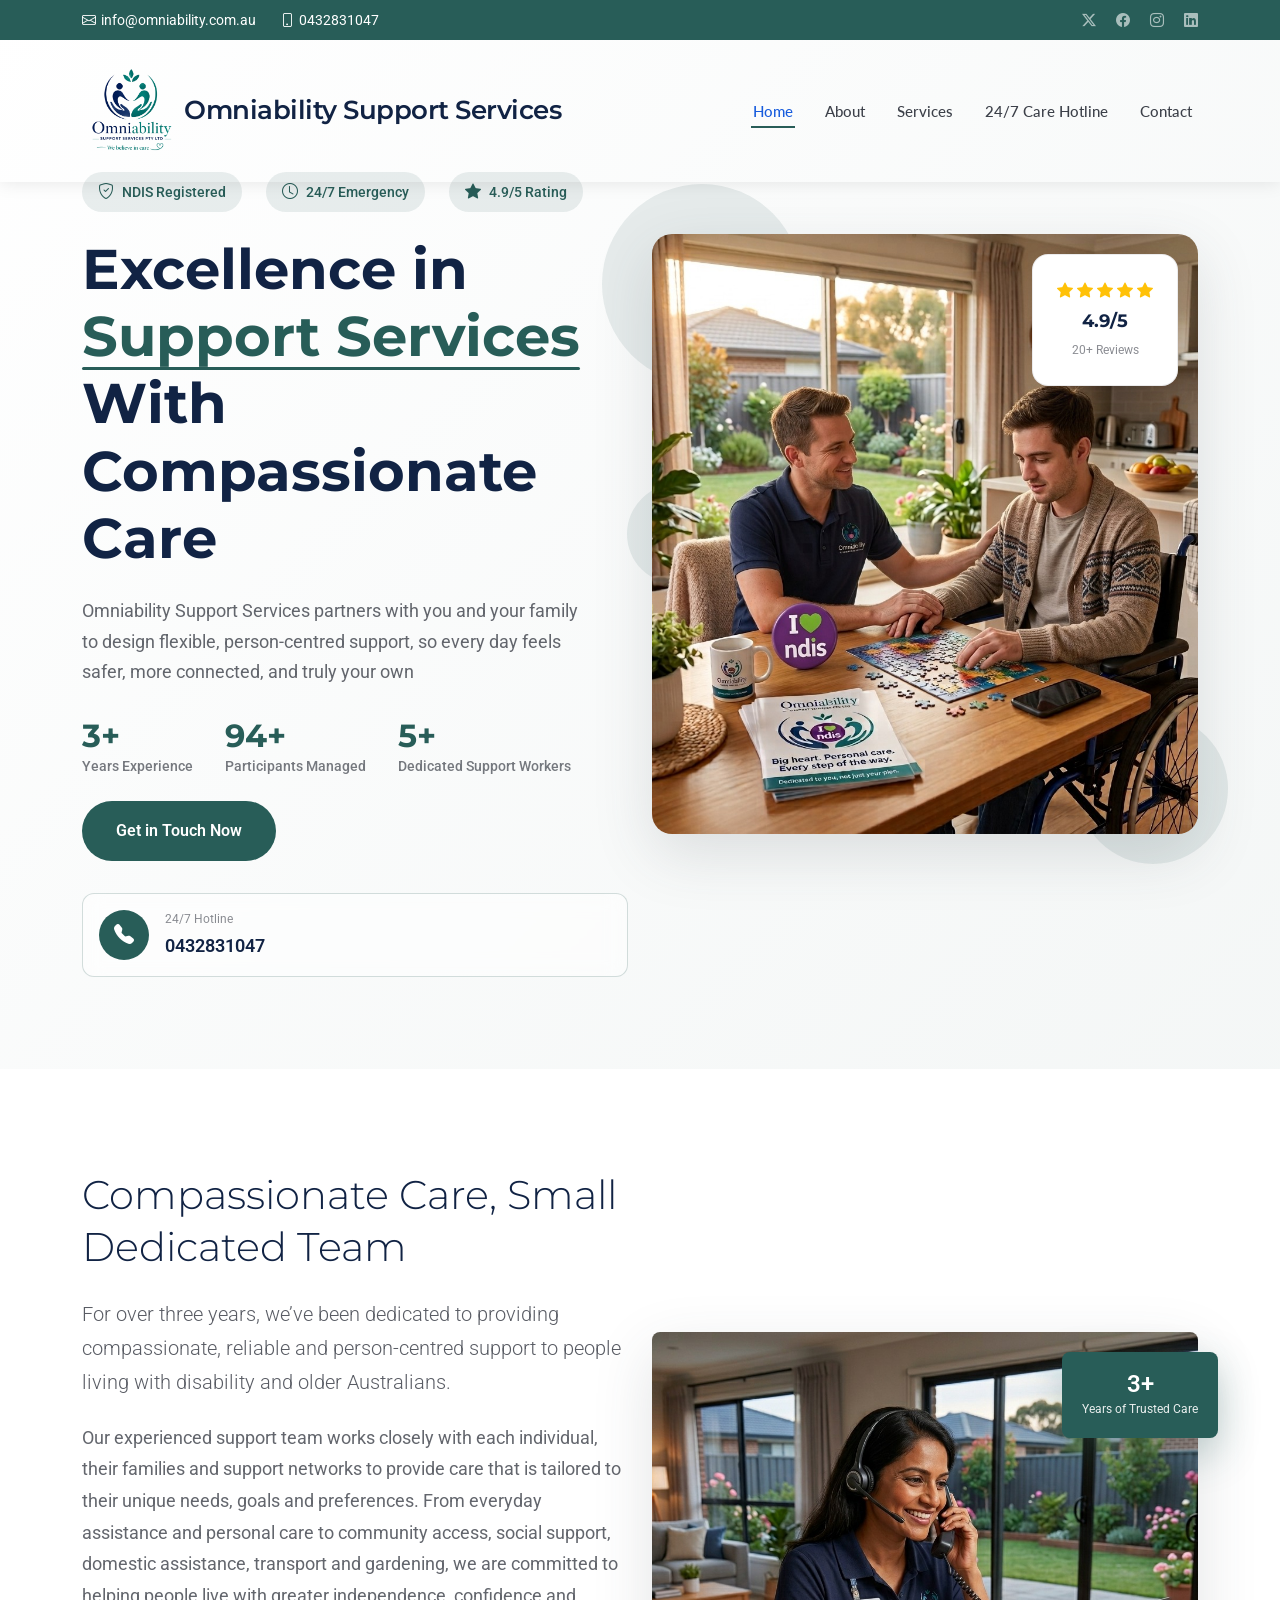
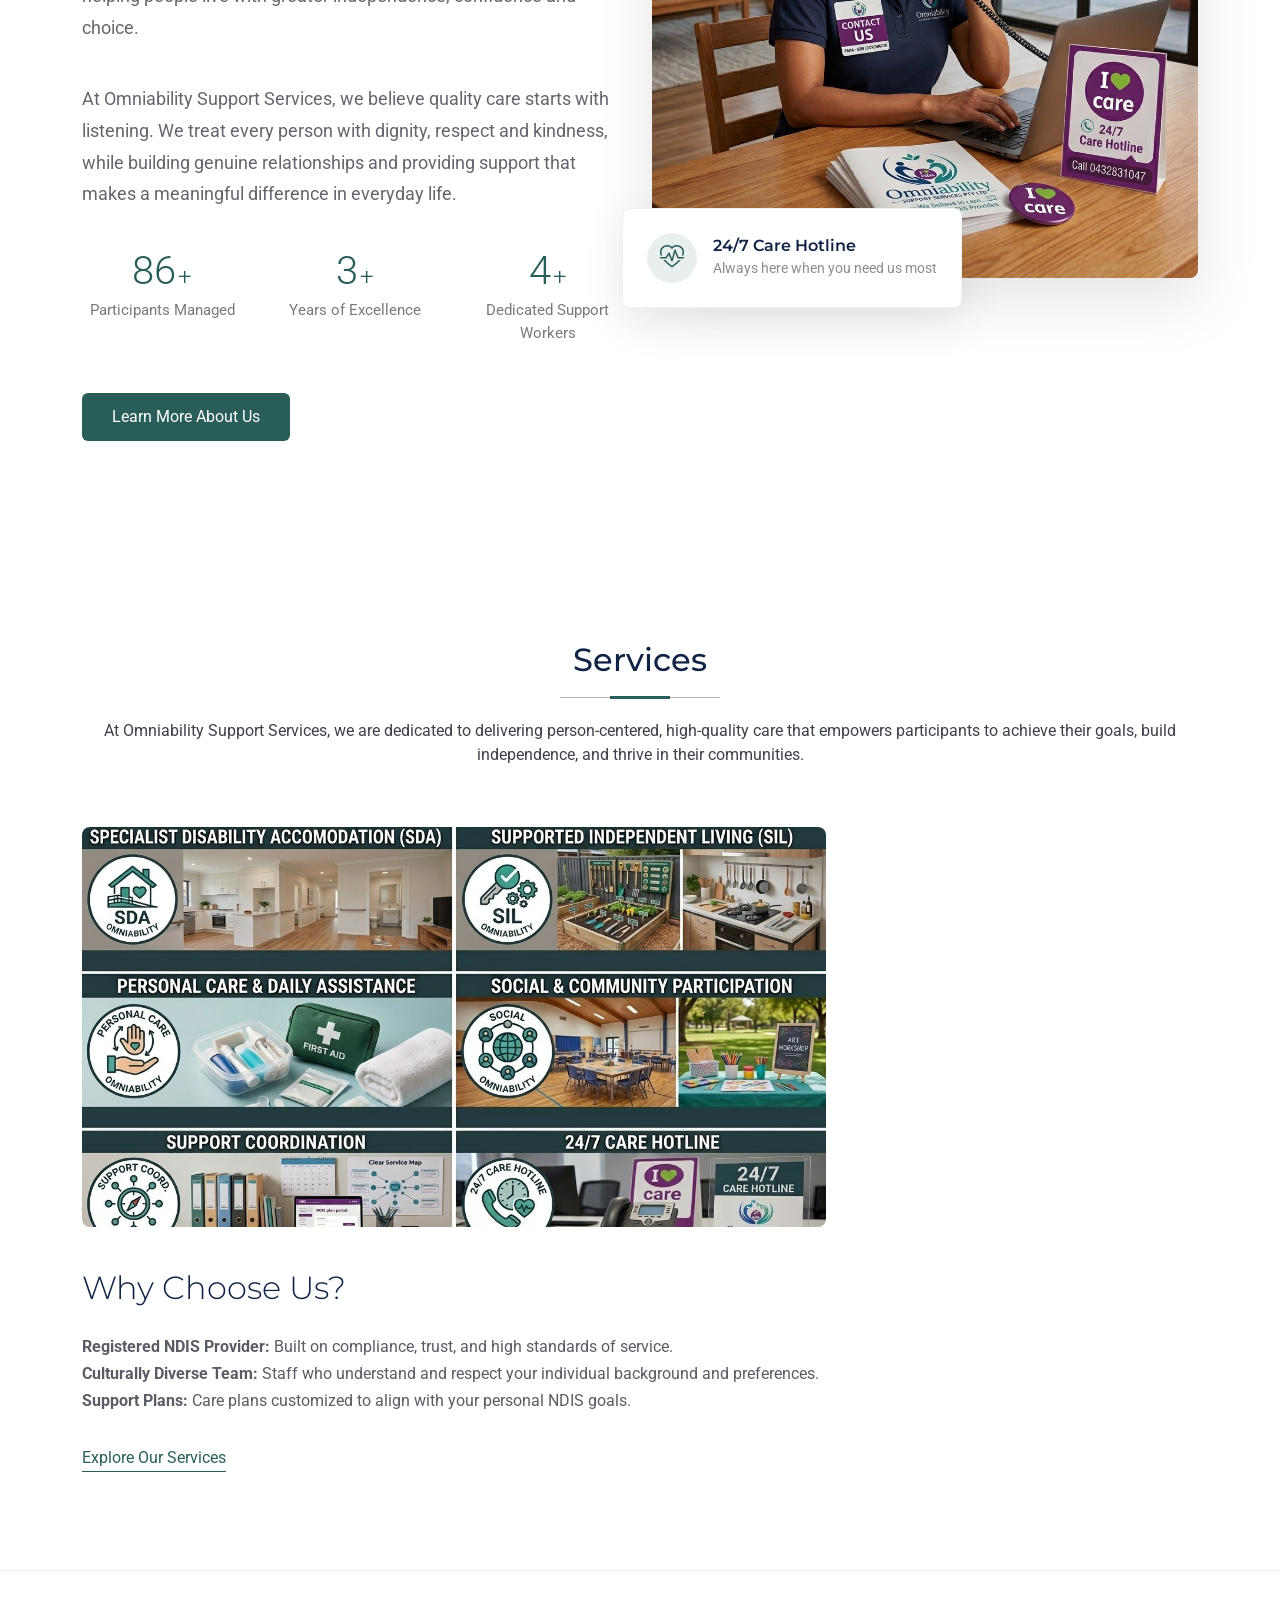
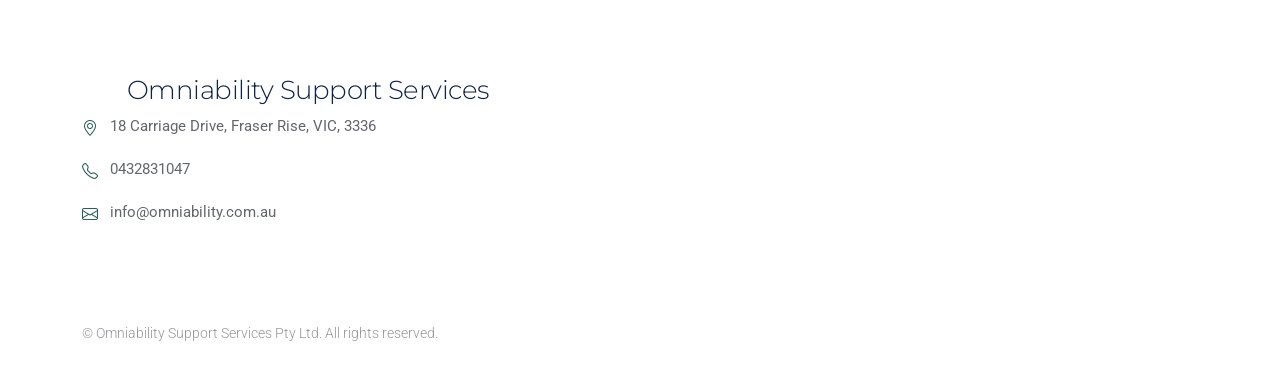
==== commit 6935f598: "update2" ====
--- a/index.html
+++ b/index.html
@@ -4,7 +4,7 @@
 <head>
   <meta charset="utf-8">
   <meta content="width=device-width, initial-scale=1.0" name="viewport">
-  <title>Index - Clinic Bootstrap Template</title>
+  <title>Omniability Support Services - NDIS Registered</title>
   <meta name="description" content="">
   <meta name="keywords" content="">
 
@@ -47,8 +47,8 @@
       <div class="container d-flex justify-content-center justify-content-md-between">
         <div class="contact-info d-flex align-items-center">
           <i class="bi bi-envelope d-flex align-items-center"><a
-              href="mailto:contact@example.com">contact@example.com</a></i>
-          <i class="bi bi-phone d-flex align-items-center ms-4"><span>+1 5589 55488 55</span></i>
+              href="info@omniability.com.au">info@omniability.com.au</a></i>
+          <i class="bi bi-phone d-flex align-items-center ms-4"><span>0432831047</span></i>
         </div>
         <div class="social-links d-none d-md-flex align-items-center">
           <a href="#!" class="twitter"><i class="bi bi-twitter-x"></i></a>
@@ -61,21 +61,22 @@
 
     <div class="branding d-flex align-items-cente">
 
-      <div class="container position-relative d-flex align-items-center justify-content-between">
+      <div class="container position-relative p-3 d-flex align-items-center justify-content-between">
         <a href="index.html" class="logo d-flex align-items-center">
           <!-- Uncomment the line below if you also wish to use an image logo -->
-          <!-- <img src="assets/img/logo.webp" alt=""> -->
-          <h1 class="sitename">Clinic</h1>
+          <img src="assets/img/logo-1.png" alt="" style="width: 90px; height: 90px!important
+          ;">
+          <h1 class="sitename">Omniability Support Services</h1>
         </a>
 
         <nav id="navmenu" class="navmenu">
           <ul>
             <li><a href="index.html" class="active">Home</a></li>
             <li><a href="about.html">About</a></li>
-            <li><a href="departments.html">Departments</a></li>
             <li><a href="services.html">Services</a></li>
-            <li><a href="doctors.html">Doctors</a></li>
-            <li class="dropdown"><a href="#"><span>More Pages</span> <i class="bi bi-chevron-down toggle-dropdown"></i></a>
+            <li><a href="hotline.html">24/7 Care Hotline</a></li>
+            <li><a href="contact.html">Contact</a></li>
+            <!-- <li class="dropdown"><a href="#"><span>More Pages</span> <i class="bi bi-chevron-down toggle-dropdown"></i></a>
             <ul>
               <li><a href="department-details.html">Department Details</a></li>
               <li><a href="service-details.html">Service Details</a></li>
@@ -87,8 +88,8 @@
               <li><a href="privacy.html">Privacy</a></li>
               <li><a href="404.html">404</a></li>
             </ul>
-            </li>
-            <li class="dropdown"><a href="#"><span>Dropdown</span> <i class="bi bi-chevron-down toggle-dropdown"></i></a>
+            </li> -->
+            <!-- <li class="dropdown"><a href="#"><span>Dropdown</span> <i class="bi bi-chevron-down toggle-dropdown"></i></a>
               <ul>
                 <li><a href="#">Dropdown 1</a></li>
                 <li class="dropdown"><a href="#"><span>Deep Dropdown</span> <i class="bi bi-chevron-down toggle-dropdown"></i></a>
@@ -104,9 +105,8 @@
                 <li><a href="#">Dropdown 3</a></li>
                 <li><a href="#">Dropdown 4</a></li>
               </ul>
-            </li>
-            <li><a href="contact.html">Contact</a></li>
-          </ul>
+            </li> -->
+           </ul>
           <i class="mobile-nav-toggle d-xl-none bi bi-list"></i>
         </nav>
 
@@ -126,10 +126,10 @@
         <div class="row align-items-center">
           <div class="col-lg-6">
             <div class="hero-content">
-              <div class="trust-badges mb-4" data-aos="fade-right" data-aos-delay="200">
+              <div class="trust-badges mb-3" data-aos="fade-right" data-aos-delay="200" style="margin-top: 80px;">
                 <div class="badge-item">
                   <i class="bi bi-shield-check"></i>
-                  <span>Accredited</span>
+                  <span>NDIS Registered</span>
                 </div>
                 <div class="badge-item">
                   <i class="bi bi-clock"></i>
@@ -142,38 +142,34 @@
               </div>
 
               <h1 data-aos="fade-right" data-aos-delay="300">
-                Excellence in <span class="highlight">Healthcare</span> With Compassionate Care
+                Excellence in <span class="highlight">Support Services</span> With Compassionate Care
               </h1>
 
               <p class="hero-description" data-aos="fade-right" data-aos-delay="400">
-                Lorem ipsum dolor sit amet, consectetur adipiscing elit. Sed do eiusmod tempor incididunt ut labore et
-                dolore magna aliqua. Ut enim ad minim veniam, quis nostrud exercitation.
+                Omniability Support Services partners with you and your family to design flexible, person-centred support, so every day feels safer, more connected, and truly your own
               </p>
 
               <div class="hero-stats mb-4" data-aos="fade-right" data-aos-delay="500">
                 <div class="stat-item">
-                  <h3><span data-purecounter-start="0" data-purecounter-end="15" data-purecounter-duration="2"
+                  <h3><span data-purecounter-start="0" data-purecounter-end="3" data-purecounter-duration="2"
                       class="purecounter"></span>+</h3>
                   <p>Years Experience</p>
                 </div>
                 <div class="stat-item">
-                  <h3><span data-purecounter-start="0" data-purecounter-end="5000" data-purecounter-duration="2"
+                  <h3><span data-purecounter-start="0" data-purecounter-end="100" data-purecounter-duration="2"
                       class="purecounter"></span>+</h3>
-                  <p>Patients Treated</p>
+                  <p>Participants Managed</p>
                 </div>
                 <div class="stat-item">
-                  <h3><span data-purecounter-start="0" data-purecounter-end="50" data-purecounter-duration="2"
+                  <h3><span data-purecounter-start="0" data-purecounter-end="5" data-purecounter-duration="2"
                       class="purecounter"></span>+</h3>
-                  <p>Medical Experts</p>
+                  <p>Dedicated Support Workers</p>
                 </div>
               </div>
 
               <div class="hero-actions" data-aos="fade-right" data-aos-delay="600">
-                <a href="appointment.html" class="btn btn-primary">Book Appointment</a>
-                <a href="https://www.youtube.com/watch?v=Y7f98aduVJ8" class="btn btn-outline glightbox">
-                  <i class="bi bi-play-circle me-2"></i>
-                  Watch Our Story
-                </a>
+                <a href="contact.html" class="btn btn-primary">Get in Touch Now</a>
+                
               </div>
 
               <div class="emergency-contact" data-aos="fade-right" data-aos-delay="700">
@@ -181,8 +177,8 @@
                   <i class="bi bi-telephone-fill"></i>
                 </div>
                 <div class="emergency-info">
-                  <small>Emergency Hotline</small>
-                  <strong>+1 (555) 911-2468</strong>
+                  <small>24/7 Hotline</small>
+                  <strong>0432831047</strong>
                 </div>
               </div>
             </div>
@@ -191,8 +187,8 @@
           <div class="col-lg-6">
             <div class="hero-visual" data-aos="fade-left" data-aos-delay="400">
               <div class="main-image">
-                <img src="assets/img/health/staff-10.webp" alt="Modern Healthcare Facility" class="img-fluid">
-                <div class="floating-card appointment-card">
+                <img src="assets/img/Omniability-Support-Services-NDIS-Hero1.png" alt="Modern Healthcare Facility" class="img-fluid">
+                <!-- <div class="floating-card appointment-card">
                   <div class="card-icon">
                     <i class="bi bi-calendar-check"></i>
                   </div>
@@ -201,7 +197,8 @@
                     <p>Today 2:30 PM</p>
                     <small>Dr. Sarah Johnson</small>
                   </div>
-                </div>
+                </div> -->
+                <!-- <div class="floating-card appointment-card"> -->
                 <div class="floating-card rating-card">
                   <div class="card-content">
                     <div class="rating-stars">
@@ -212,7 +209,7 @@
                       <i class="bi bi-star-fill"></i>
                     </div>
                     <h6>4.9/5</h6>
-                    <small>1,234 Reviews</small>
+                    <small>20+ Reviews</small>
                   </div>
                 </div>
               </div>
@@ -237,30 +234,30 @@
         <div class="row align-items-center">
           <div class="col-lg-6 mb-5 mb-lg-0" data-aos="fade-right" data-aos-delay="200">
             <div class="about-content">
-              <h2 class="section-heading">Compassionate Care, Advanced Medicine</h2>
-              <p class="lead-text">For over two decades, we've been dedicated to providing exceptional healthcare that
-                combines cutting-edge medical technology with the personal touch our patients deserve.</p>
-
-              <p>Our multidisciplinary team of specialists works collaboratively to ensure every patient receives
-                comprehensive care tailored to their unique needs. From preventive services to complex procedures, we
-                maintain the highest standards of medical excellence while fostering an environment of trust and
-                healing.</p>
+              <h2 class="section-heading">Compassionate Care, Small Dedicated Team</h2>
+              <p class="lead-text">For over three years, we’ve been dedicated to providing compassionate, reliable and person-centred support to people living with disability and older Australians.
+
+              </p>
+              <p>Our experienced support team works closely with each individual, their families and support networks to provide care that is tailored to their unique needs, goals and preferences. From everyday assistance and personal care to community access, social support, domestic assistance, transport and gardening, we are committed to helping people live with greater independence, confidence and choice.
+              </p>
+              <p>
+                At Omniability Support Services, we believe quality care starts with listening. We treat every person with dignity, respect and kindness, while building genuine relationships and providing support that makes a meaningful difference in everyday life.</p>
 
               <div class="stats-grid">
                 <div class="stat-item">
-                  <div class="stat-number purecounter" data-purecounter-start="0" data-purecounter-end="15000"
+                  <div class="stat-number purecounter" data-purecounter-start="0" data-purecounter-end="100"
                     data-purecounter-duration="1"></div>
-                  <div class="stat-label">Patients Served</div>
+                  <div class="stat-label">Participants Managed</div>
                 </div>
                 <div class="stat-item">
-                  <div class="stat-number purecounter" data-purecounter-start="0" data-purecounter-end="25"
+                  <div class="stat-number purecounter" data-purecounter-start="0" data-purecounter-end="3"
                     data-purecounter-duration="1"></div>
                   <div class="stat-label">Years of Excellence</div>
                 </div>
                 <div class="stat-item">
-                  <div class="stat-number purecounter" data-purecounter-start="0" data-purecounter-end="50"
+                  <div class="stat-number purecounter" data-purecounter-start="0" data-purecounter-end="5"
                     data-purecounter-duration="1"></div>
-                  <div class="stat-label">Medical Specialists</div>
+                  <div class="stat-label">Dedicated Support Workers</div>
                 </div>
               </div>
 
@@ -273,7 +270,7 @@
           <div class="col-lg-6" data-aos="fade-left" data-aos-delay="300">
             <div class="about-visual">
               <div class="main-image">
-                <img src="assets/img/health/facilities-9.webp" alt="Modern medical facility" class="img-fluid">
+                <img src="assets/img/Omniability-ndis-aged-care-hotline-2.jpeg" alt="Modern medical facility" class="img-fluid">
               </div>
               <div class="floating-card">
                 <div class="card-content">
@@ -281,14 +278,14 @@
                     <i class="bi bi-heart-pulse"></i>
                   </div>
                   <div class="card-text">
-                    <h4>24/7 Emergency Care</h4>
+                    <h4>24/7 Care Hotline</h4>
                     <p>Always here when you need us most</p>
                   </div>
                 </div>
               </div>
               <div class="experience-badge">
                 <div class="badge-content">
-                  <span class="years">25+</span>
+                  <span class="years">3+</span>
                   <span class="text">Years of Trusted Care</span>
                 </div>
               </div>
@@ -298,16 +295,18 @@
 
       </div>
 
-    </section><!-- /Home About Section -->
+    </section>
+    <!-- /Home About Section -->
 
     <!-- Featured Departments Section -->
-    <section id="featured-departments" class="featured-departments section">
-
-      <!-- Section Title -->
+
+    <!-- <section id="featured-departments" class="featured-departments section">
+
+      
       <div class="container section-title" data-aos="fade-up">
         <h2>Featured Departments</h2>
         <p>Necessitatibus eius consequatur ex aliquid fuga eum quidem sint consectetur velit</p>
-      </div><!-- End Section Title -->
+      </div>
 
       <div class="container" data-aos="fade-up" data-aos-delay="100">
 
@@ -337,7 +336,7 @@
                 </div>
               </div>
             </div>
-          </div><!-- End Specialty Card -->
+          </div>
 
           <div class="col-lg-6" data-aos="zoom-in" data-aos-delay="200">
             <div class="specialty-card">
@@ -363,7 +362,7 @@
                 </div>
               </div>
             </div>
-          </div><!-- End Specialty Card -->
+          </div>
 
           <div class="col-lg-4" data-aos="fade-up" data-aos-delay="100">
             <div class="department-highlight">
@@ -380,7 +379,7 @@
               </ul>
               <a href="department-details.html" class="highlight-cta">Learn More</a>
             </div>
-          </div><!-- End Department Highlight -->
+          </div>
 
           <div class="col-lg-4" data-aos="fade-up" data-aos-delay="200">
             <div class="department-highlight">
@@ -397,7 +396,7 @@
               </ul>
               <a href="department-details.html" class="highlight-cta">Learn More</a>
             </div>
-          </div><!-- End Department Highlight -->
+          </div>
 
           <div class="col-lg-4" data-aos="fade-up" data-aos-delay="300">
             <div class="department-highlight">
@@ -414,7 +413,7 @@
               </ul>
               <a href="department-details.html" class="highlight-cta">Learn More</a>
             </div>
-          </div><!-- End Department Highlight -->
+          </div>
 
         </div>
 
@@ -438,15 +437,16 @@
 
       </div>
 
-    </section><!-- /Featured Departments Section -->
+    </section> -->
+    <!-- /Featured Departments Section -->
 
     <!-- Featured Services Section -->
     <section id="featured-services" class="featured-services section">
 
       <!-- Section Title -->
       <div class="container section-title" data-aos="fade-up">
-        <h2>Featured Services</h2>
-        <p>Necessitatibus eius consequatur ex aliquid fuga eum quidem sint consectetur velit</p>
+        <h2>Services</h2>
+        <p>At Omniability Support Services, we are dedicated to delivering person-centered, high-quality care that empowers participants to achieve their goals, build independence, and thrive in their communities.</p>
       </div><!-- End Section Title -->
 
       <div class="container" data-aos="fade-up" data-aos-delay="100">
@@ -456,25 +456,28 @@
           <div class="col-lg-8" data-aos="fade-right" data-aos-delay="200">
             <div class="featured-service-main">
               <div class="service-image-wrapper">
-                <img src="assets/img/health/consultation-4.webp" alt="Premier Healthcare Services" class="img-fluid"
+                <img src="assets/img/services.jpeg" alt="Premier Healthcare Services" class="img-fluid"
                   loading="lazy">
-                <div class="service-overlay">
+                <!-- <div class="service-overlay">
                   <div class="service-badge">
                     <i class="bi bi-heart-pulse"></i>
-                    <span>Emergency Care</span>
-                  </div>
-                </div>
+                    <span>24/7 Care</span>
+                  </div>
+                </div> -->
               </div>
               <div class="service-details">
-                <h2>Comprehensive Healthcare Excellence</h2>
-                <p>Mauris blandit aliquet elit, eget tincidunt nibh pulvinar a. Vestibulum ante ipsum primis in faucibus
-                  orci luctus et ultrices posuere cubilia curae donec velit neque.</p>
-                <a href="#!" class="main-cta">Explore Our Services</a>
-              </div>
-            </div>
-          </div>
-
-          <div class="col-lg-4" data-aos="fade-left" data-aos-delay="300">
+                <h2>Why Choose Us?</h2>
+                <p><strong>Registered NDIS Provider:</strong> Built on compliance, trust, and high standards of service. <br/>
+
+                 <strong>Culturally Diverse Team:</strong>  Staff who understand and respect your individual background and preferences. <br/>
+                  
+                  <strong>Support Plans:</strong> Care plans customized to align with your personal NDIS goals.</p>
+                <a href="services.html" class="main-cta">Explore Our Services</a>
+              </div>
+            </div>
+          </div>
+
+          <!-- <div class="col-lg-4" data-aos="fade-left" data-aos-delay="300">
             <div class="services-sidebar">
 
               <div class="service-item" data-aos="fade-up" data-aos-delay="400">
@@ -571,18 +574,19 @@
           </div>
         </div>
 
-      </div>
-
-    </section><!-- /Featured Services Section -->
+      </div> 
+
+    </section> -->
+    <!-- /Featured Services Section -->
 
     <!-- Find A Doctor Section -->
-    <section id="find-a-doctor" class="find-a-doctor section">
-
-      <!-- Section Title -->
+    <!-- <section id="find-a-doctor" class="find-a-doctor section">
+
+      
       <div class="container section-title" data-aos="fade-up">
         <h2>Find A Doctor</h2>
         <p>Necessitatibus eius consequatur ex aliquid fuga eum quidem sint consectetur velit</p>
-      </div><!-- End Section Title -->
+      </div>
 
       <div class="container" data-aos="fade-up" data-aos-delay="100">
 
@@ -651,7 +655,7 @@
               <a href="#!" class="btn-secondary">View Details</a>
               <a href="#!" class="btn-primary">Book Now</a>
             </div>
-          </div><!-- End Doctor Profile -->
+          </div>
 
           <div class="doctor-profile" data-aos="zoom-in" data-aos-delay="200">
             <div class="profile-header">
@@ -683,7 +687,7 @@
               <a href="#!" class="btn-secondary">View Details</a>
               <a href="#!" class="btn-primary">Schedule</a>
             </div>
-          </div><!-- End Doctor Profile -->
+          </div>
 
           <div class="doctor-profile" data-aos="zoom-in" data-aos-delay="300">
             <div class="profile-header">
@@ -715,7 +719,7 @@
               <a href="#!" class="btn-secondary">View Details</a>
               <a href="#!" class="btn-primary">Book Now</a>
             </div>
-          </div><!-- End Doctor Profile -->
+          </div>
 
           <div class="doctor-profile" data-aos="zoom-in" data-aos-delay="400">
             <div class="profile-header">
@@ -747,7 +751,7 @@
               <a href="#!" class="btn-secondary">View Details</a>
               <a href="#!" class="btn-primary">Schedule</a>
             </div>
-          </div><!-- End Doctor Profile -->
+          </div>
 
           <div class="doctor-profile" data-aos="zoom-in" data-aos-delay="500">
             <div class="profile-header">
@@ -779,7 +783,7 @@
               <a href="#!" class="btn-secondary">View Details</a>
               <a href="#!" class="btn-primary">Book Now</a>
             </div>
-          </div><!-- End Doctor Profile -->
+          </div>
 
           <div class="doctor-profile" data-aos="zoom-in" data-aos-delay="600">
             <div class="profile-header">
@@ -811,7 +815,7 @@
               <a href="#!" class="btn-secondary">View Details</a>
               <a href="#!" class="btn-primary">Schedule</a>
             </div>
-          </div><!-- End Doctor Profile -->
+          </div>
 
         </div>
 
@@ -824,10 +828,11 @@
 
       </div>
 
-    </section><!-- /Find A Doctor Section -->
+    </section> -->
+    <!-- /Find A Doctor Section -->
 
     <!-- Call To Action Section -->
-    <section id="call-to-action" class="call-to-action section light-background">
+    <!-- <section id="call-to-action" class="call-to-action section light-background">
 
       <div class="container" data-aos="fade-up" data-aos-delay="100">
 
@@ -929,7 +934,8 @@
 
       </div>
 
-    </section><!-- /Call To Action Section -->
+    </section> -->
+    <!-- /Call To Action Section -->
 
   </main>
 
@@ -942,34 +948,34 @@
 
           <div class="col-lg-5">
             <div class="brand-section">
-              <a href="index.html" class="logo d-flex align-items-center mb-4">
-                <span class="sitename">Clinic</span>
+              <a href="index.html" class="logo d-flex align-items-center">
+                <span class="sitename" style="margin: 0 auto;">Omniability Support Services</span>
               </a>
-              <p class="brand-description">Crafting exceptional digital experiences through thoughtful design and
-                innovative solutions that elevate your brand presence.</p>
-
-              <div class="contact-info mt-5">
+              <!-- <p class="brand-description">Crafting exceptional digital experiences through thoughtful design and
+                innovative solutions that elevate your brand presence.</p> -->
+
+              <div class="contact-info mt-1">
                 <div class="contact-item">
                   <i class="bi bi-geo-alt"></i>
-                  <span>123 Creative Boulevard, Design District, NY 10012</span>
+                  <span>18 Carriage Drive, Fraser Rise, VIC, 3336</span>
                 </div>
                 <div class="contact-item">
                   <i class="bi bi-telephone"></i>
-                  <span>+1 (555) 987-6543</span>
+                  <span>0432831047</span>
                 </div>
                 <div class="contact-item">
                   <i class="bi bi-envelope"></i>
-                  <span>hello@designstudio.com</span>
-                </div>
-              </div>
-            </div>
-          </div>
-
-          <div class="col-lg-7">
-            <div class="footer-nav-wrapper">
-              <div class="row">
-
-                <div class="col-6 col-lg-3">
+                  <span>info@omniability.com.au</span>
+                </div>
+              </div>
+            </div>
+          </div>
+
+         <!-- <div class="col-lg-7">
+            <div class="footer-nav-wrapper"> -->
+               <!-- <div class="row"> -->
+
+                <!-- <div class="col-6 col-lg-3">
                   <div class="nav-column">
                     <h6>Studio</h6>
                     <nav class="footer-nav">
@@ -980,9 +986,9 @@
                       <a href="#!">Awards</a>
                     </nav>
                   </div>
-                </div>
-
-                <div class="col-6 col-lg-3">
+                </div> -->
+
+                <!-- <div class="col-6 col-lg-3">
                   <div class="nav-column">
                     <h6>Services</h6>
                     <nav class="footer-nav">
@@ -993,9 +999,9 @@
                       <a href="#!">Consultation</a>
                     </nav>
                   </div>
-                </div>
-
-                <div class="col-6 col-lg-3">
+                </div> -->
+
+                <!-- <div class="col-6 col-lg-3">
                   <div class="nav-column">
                     <h6>Resources</h6>
                     <nav class="footer-nav">
@@ -1006,9 +1012,9 @@
                       <a href="#!">Inspiration</a>
                     </nav>
                   </div>
-                </div>
-
-                <div class="col-6 col-lg-3">
+                </div> -->
+
+                <!-- <div class="col-6 col-lg-3">
                   <div class="nav-column">
                     <h6>Connect</h6>
                     <nav class="footer-nav">
@@ -1019,13 +1025,13 @@
                       <a href="#!">Partnership</a>
                     </nav>
                   </div>
-                </div>
-
-              </div>
-            </div>
-          </div>
-
-        </div>
+                </div> -->
+
+              <!-- </div> -->
+            <!-- </div> 
+          </div> -->
+
+        </div> 
       </div>
 
     </div>
@@ -1035,26 +1041,28 @@
         <div class="bottom-content" data-aos="fade-up" data-aos-delay="300">
           <div class="row align-items-center">
 
+            <!-- <img src="assets/img/logo-1.png" alt="" style="margin: 0 auto; width: 90px; height: 90px!important
+          ;"> -->
             <div class="col-lg-6">
               <div class="copyright">
-                <p>© <span class="sitename">Clinic</span>. All rights reserved.</p>
-              </div>
-            </div>
-
-            <div class="col-lg-6">
+                <p>© <span class="">Omniability Support Services Pty Ltd</span>. All rights reserved.</p>
+              </div>
+            </div>
+
+            <!-- <div class="col-lg-6">
               <div class="legal-links">
                 <a href="#!">Privacy Policy</a>
                 <a href="#!">Terms of Service</a>
                 <a href="#!">Cookie Policy</a>
-                <div class="credits">
+                <div class="credits"> -->
                   <!-- All the links in the footer should remain intact. -->
                   <!-- You can delete the links only if you've purchased the pro version. -->
                   <!-- Licensing information: https://bootstrapmade.com/license/ -->
                   <!-- Purchase the pro version with working PHP/AJAX contact form: [buy-url] -->
-                  Designed by <a href="https://bootstrapmade.com/">BootstrapMade</a>. Distributed by <a href="https://themewagon.com" target="_blank">ThemeWagon</a>
-                </div>
-              </div>
-            </div>
+                  <!-- Designed by <a href="https://bootstrapmade.com/">BootstrapMade</a>. Distributed by <a href="https://themewagon.com" target="_blank">ThemeWagon</a>
+                </div>
+              </div>
+            </div> -->
 
           </div>
         </div>
--- a/assets/css/main.css
+++ b/assets/css/main.css
@@ -24,7 +24,7 @@
   --background-color: #ffffff; /* Background color for the entire website, including individual sections */
   --default-color: #3c4049; /* Default color used for the majority of the text content across the entire website */
   --heading-color: #112344; /* Color for headings, subheadings and title throughout the website */
-  --accent-color: #175cdd; /* Accent color that represents your brand on the website. It's used for buttons, links, and other elements that need to stand out */
+  --accent-color: #285d58; /* Accent color that represents your brand on the website. It's used for buttons, links, and other elements that need to stand out */
   --surface-color: #ffffff; /* The surface color is used as a background of boxed elements within sections, such as cards, icon boxes, or other elements that require a visual separation from the global background. */
   --contrast-color: #ffffff; /* Contrast color for text, ensuring readability against backgrounds of accent, heading, or default colors. */
 }
@@ -211,7 +211,7 @@
 }
 
 .header .logo img {
-  max-height: 36px;
+  /* max-height: 36px; */
   margin-right: 8px;
 }
 
@@ -515,9 +515,16 @@
   text-decoration: none;
 }
 
-.footer-16 .brand-section .logo .sitename {
+.footer-16 .brand-section .logo {
   font-family: var(--heading-font);
   font-size: 32px;
+  font-weight: 300;
+  color: var(--heading-color);
+  letter-spacing: -0.5px;
+}
+.sitename {
+  font-family: var(--heading-font);
+  font-size: 26px!important;
   font-weight: 300;
   color: var(--heading-color);
   letter-spacing: -0.5px;
@@ -674,7 +681,7 @@
 }
 
 .footer-16 .footer-bottom {
-  padding: 30px 0;
+  padding: 0px 0 30px;
 }
 
 .footer-16 .footer-bottom .copyright p {
@@ -699,7 +706,7 @@
 @media (max-width: 991px) {
   .footer-16 .footer-bottom .legal-links {
     justify-content: flex-start;
-    margin-top: 20px;
+    margin-top: 0px;
     flex-wrap: wrap;
   }
 }
@@ -730,7 +737,7 @@
     padding-left: 0;
     border-left: none;
     width: 100%;
-    margin-top: 12px;
+    margin-top: 0px;
   }
 }
 
@@ -1296,8 +1303,8 @@
 }
 
 .hero .hero-visual .main-image .floating-card.rating-card {
-  bottom: 20px;
-  left: 20px;
+  top: 20px;
+  right: 20px;
   text-align: center;
   min-width: 140px;
 }
@@ -1332,8 +1339,8 @@
   }
 
   .hero .hero-visual .main-image .floating-card.rating-card {
-    left: 10px;
-    bottom: 10px;
+    top: 10px;
+    right: 10px;
     padding: 1rem;
     min-width: 120px;
   }
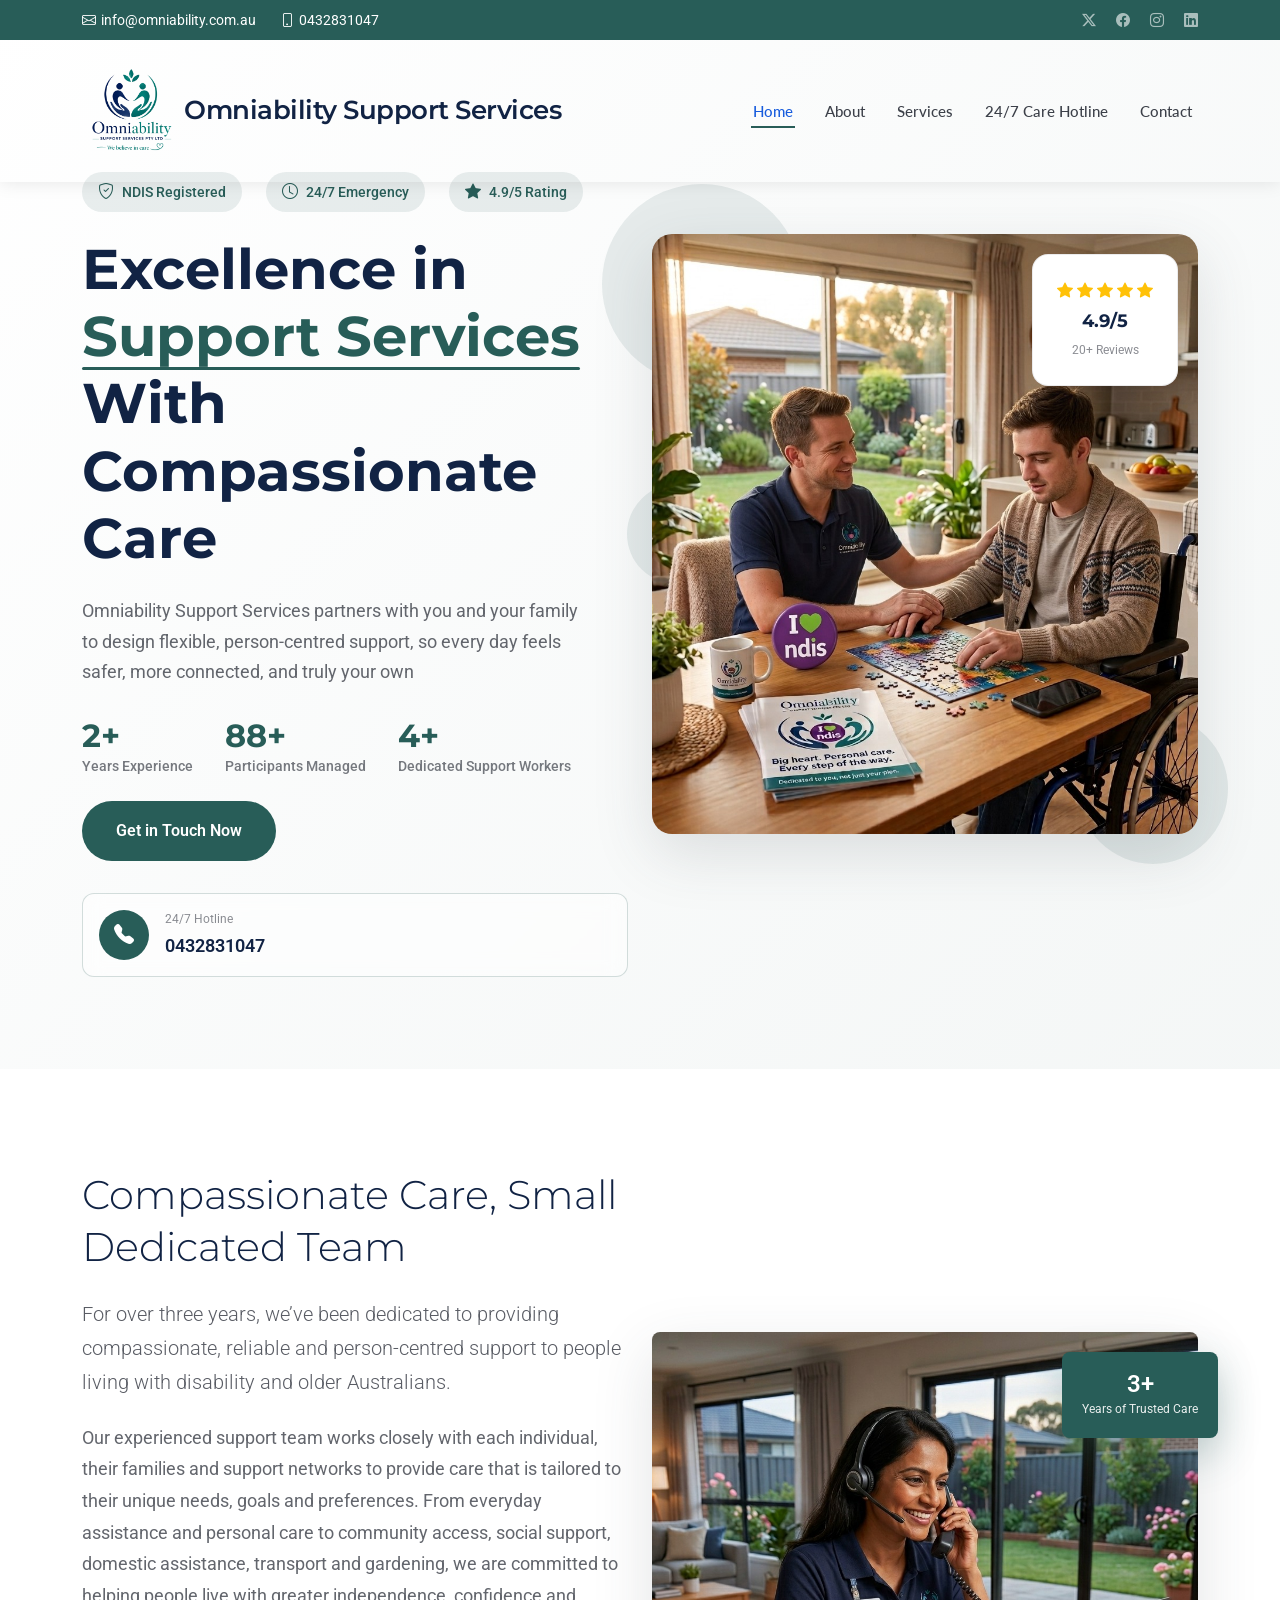
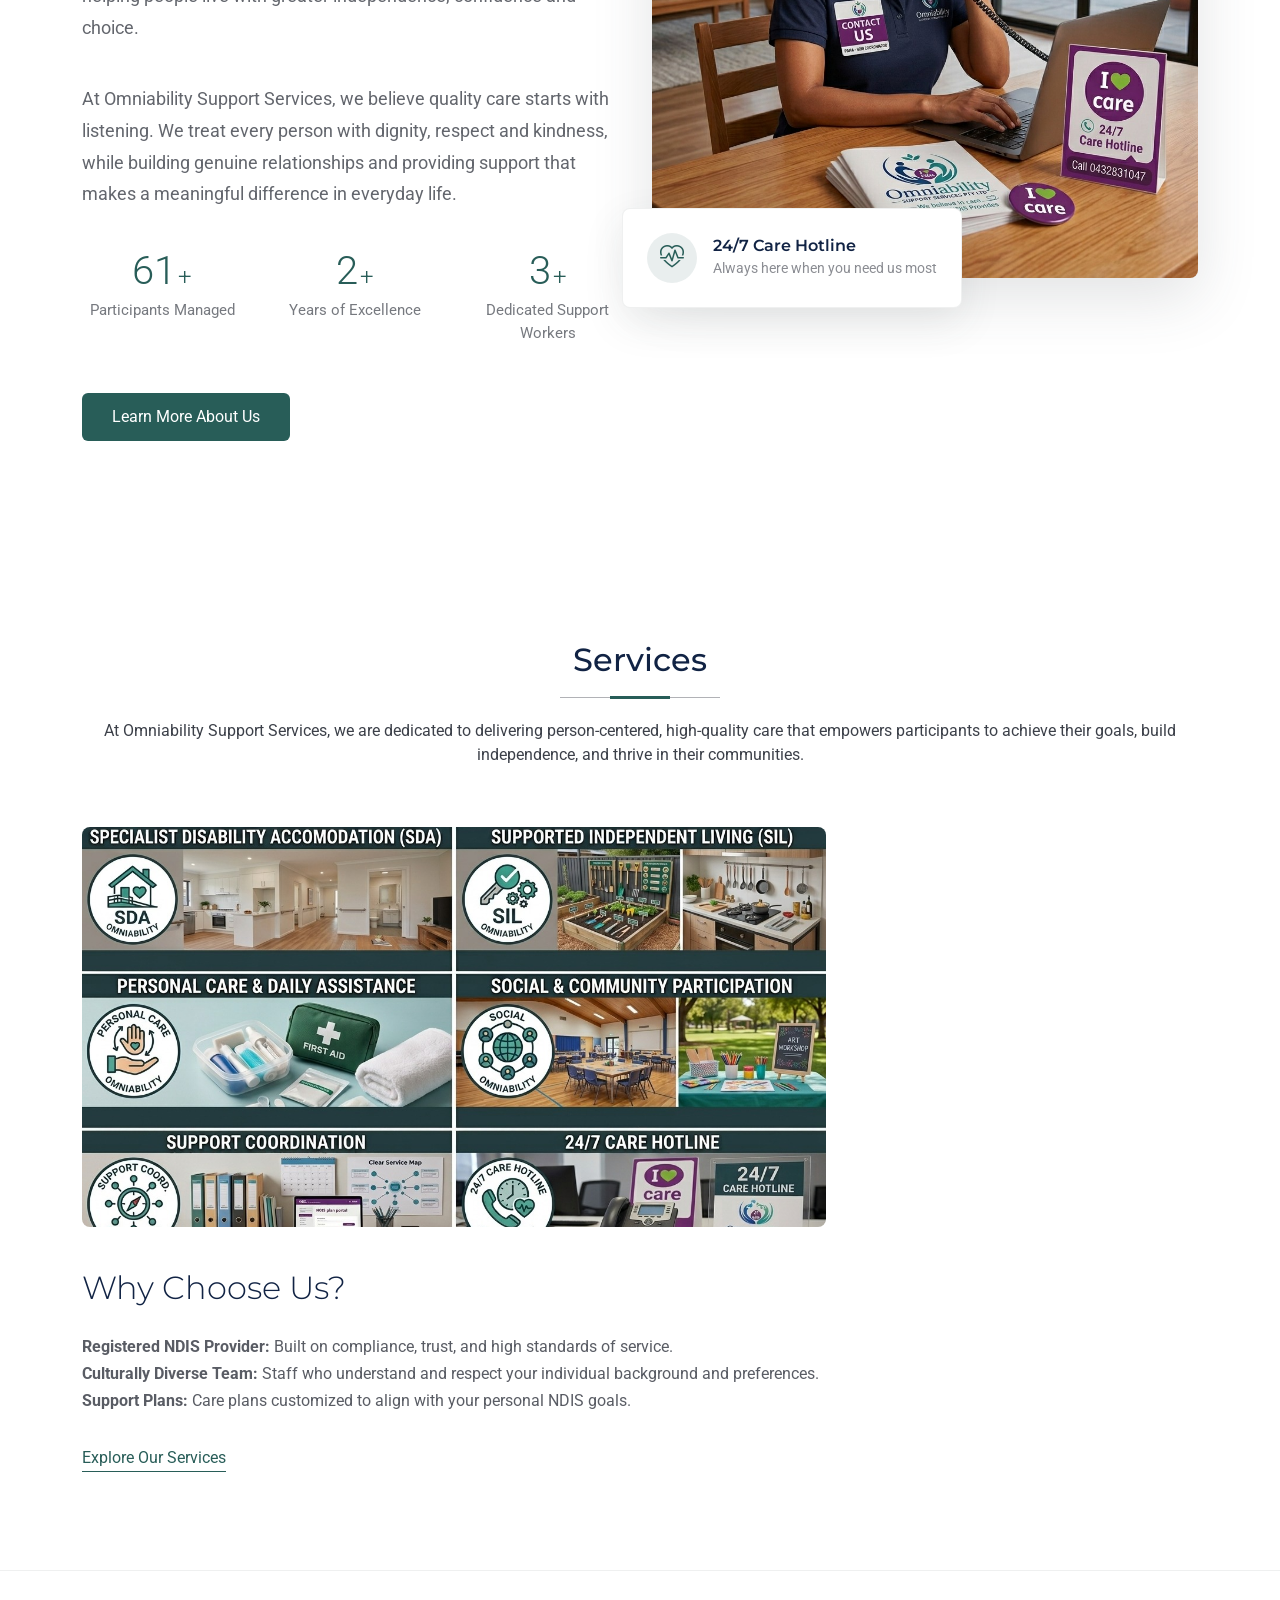
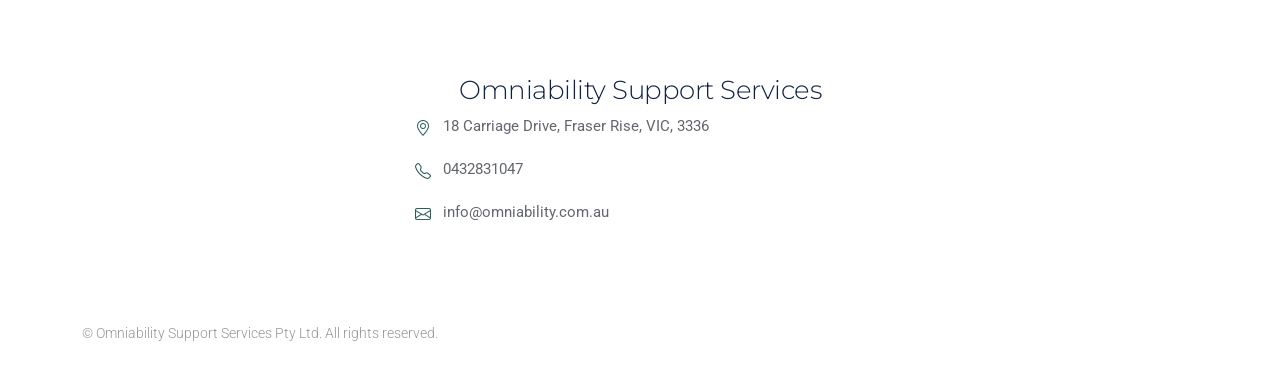
==== commit ea1e9bcc: "footer adjusted" ====
--- a/index.html
+++ b/index.html
@@ -944,7 +944,7 @@
     <div class="container">
 
       <div class="footer-main" data-aos="fade-up" data-aos-delay="100">
-        <div class="row align-items-start">
+        <div class="row align-items-start justify-content-center">
 
           <div class="col-lg-5">
             <div class="brand-section">
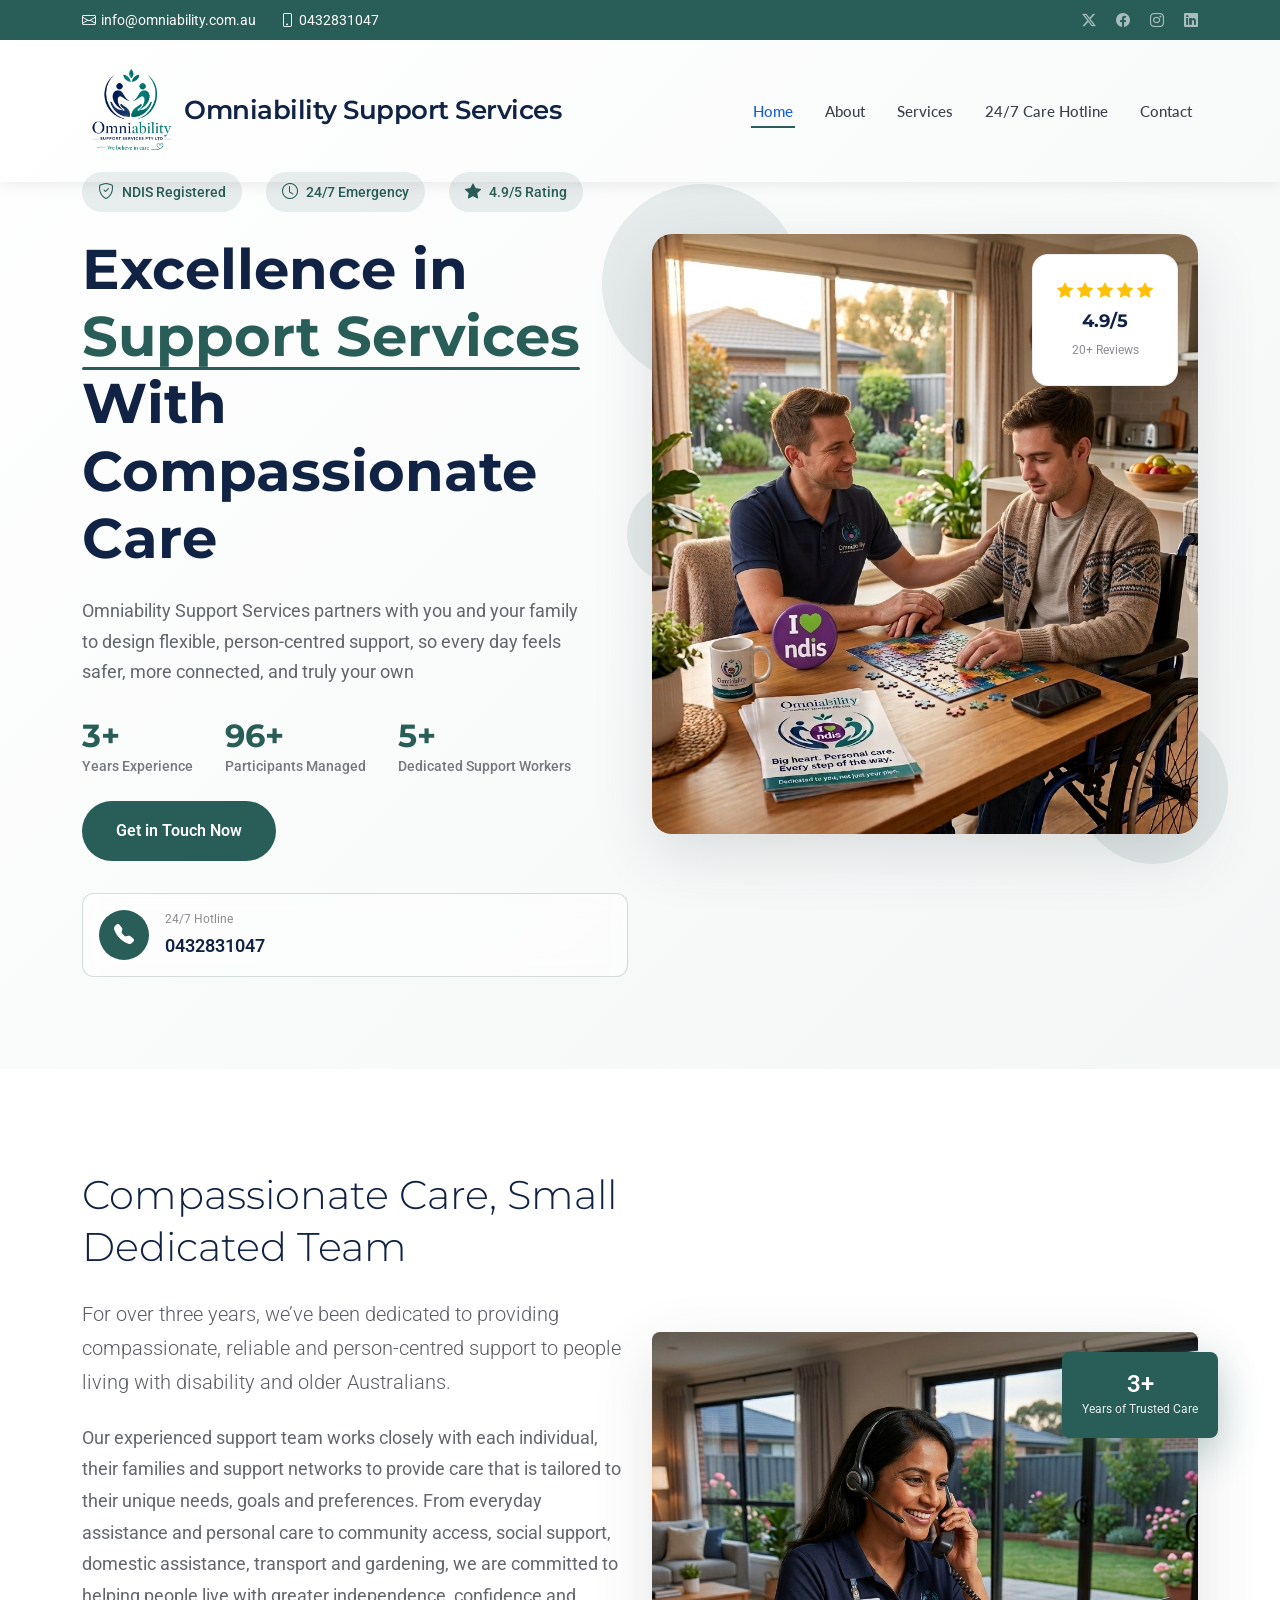
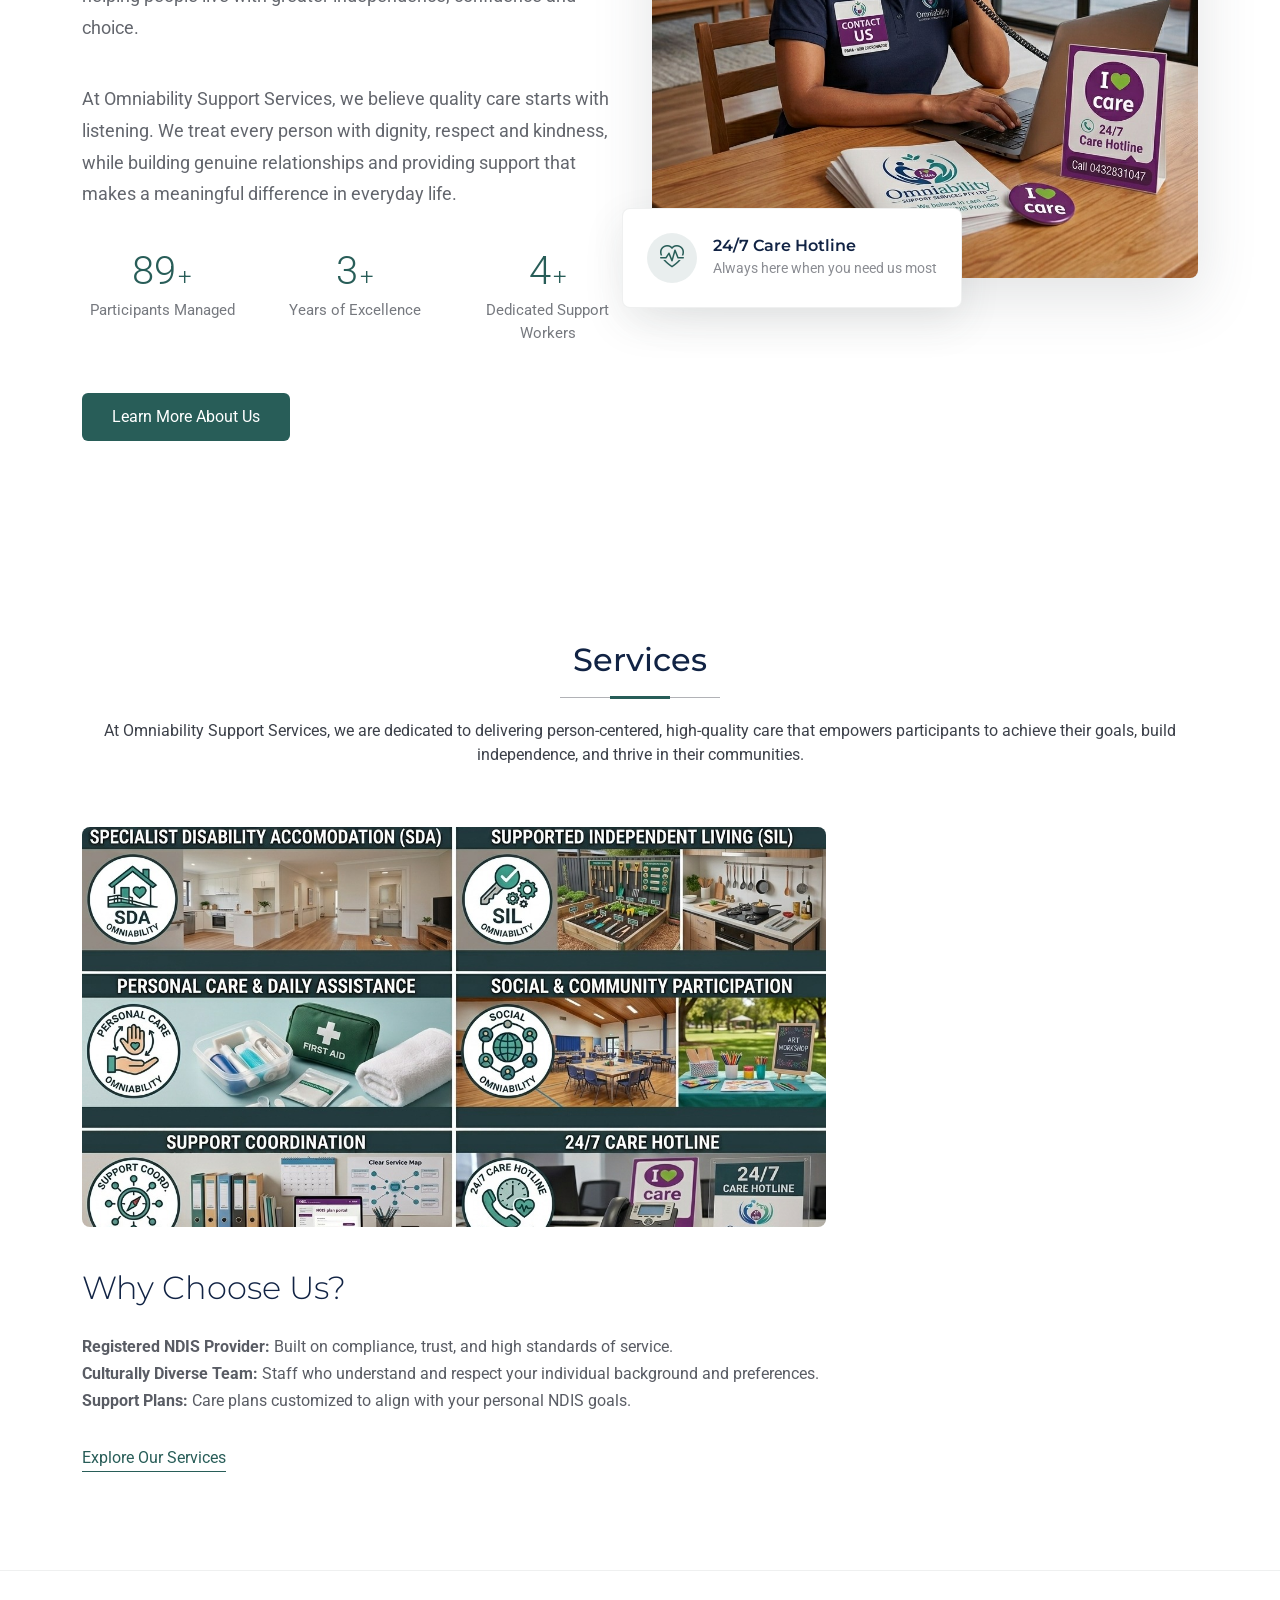
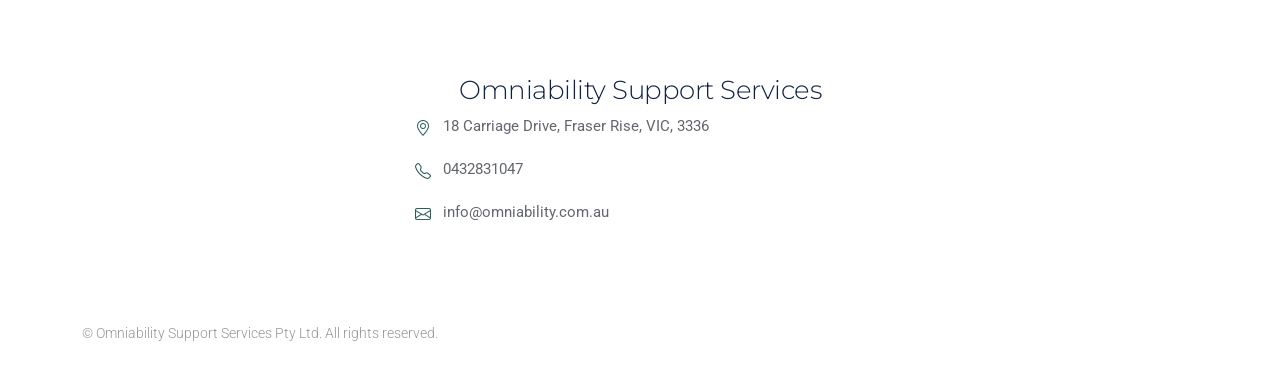
==== commit 6eea6063: "logo" ====
--- a/index.html
+++ b/index.html
@@ -9,8 +9,8 @@
   <meta name="keywords" content="">
 
   <!-- Favicons -->
-  <link href="assets/img/favicon.png" rel="icon">
-  <link href="assets/img/apple-touch-icon.png" rel="apple-touch-icon">
+  <link href="assets/img/Icon.png" rel="icon">
+  <link href="assets/img/Icon.png" rel="apple-touch-icon">
 
   <!-- Fonts -->
   <link href="https://fonts.googleapis.com" rel="preconnect">
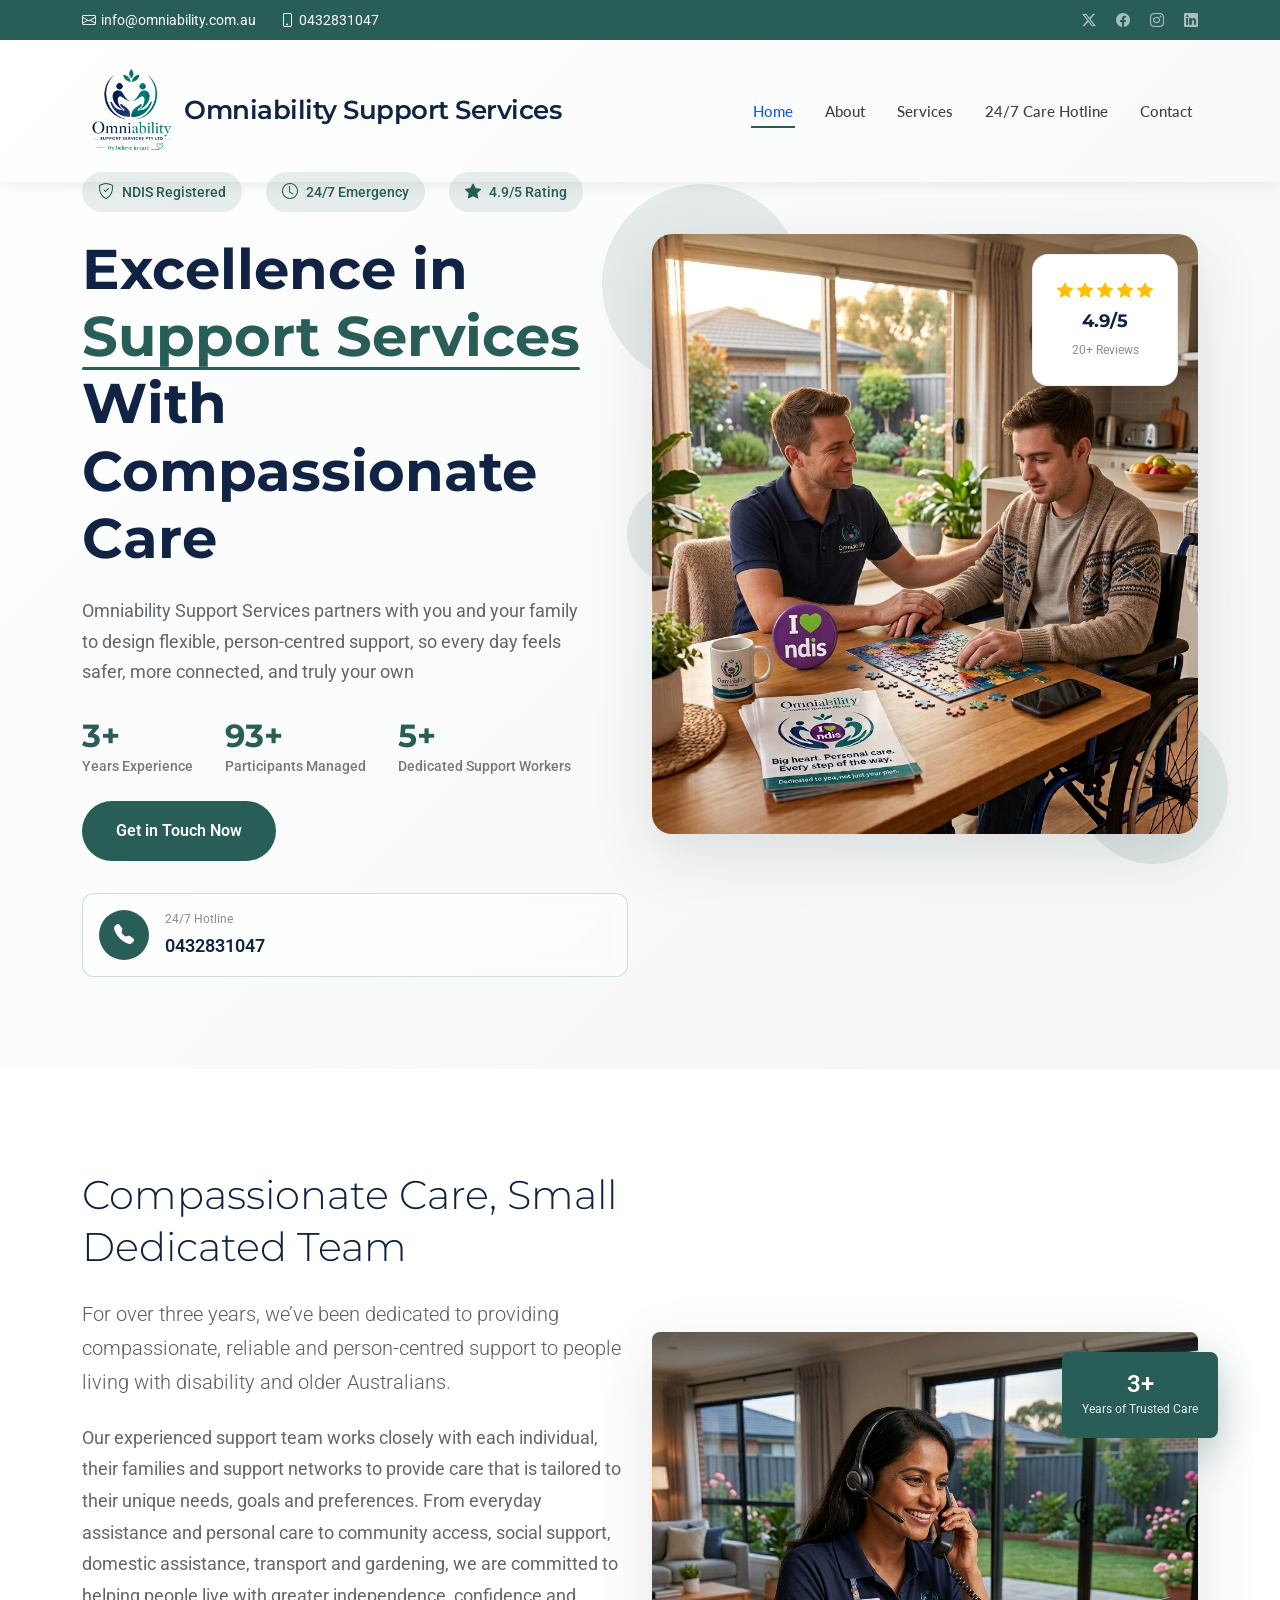
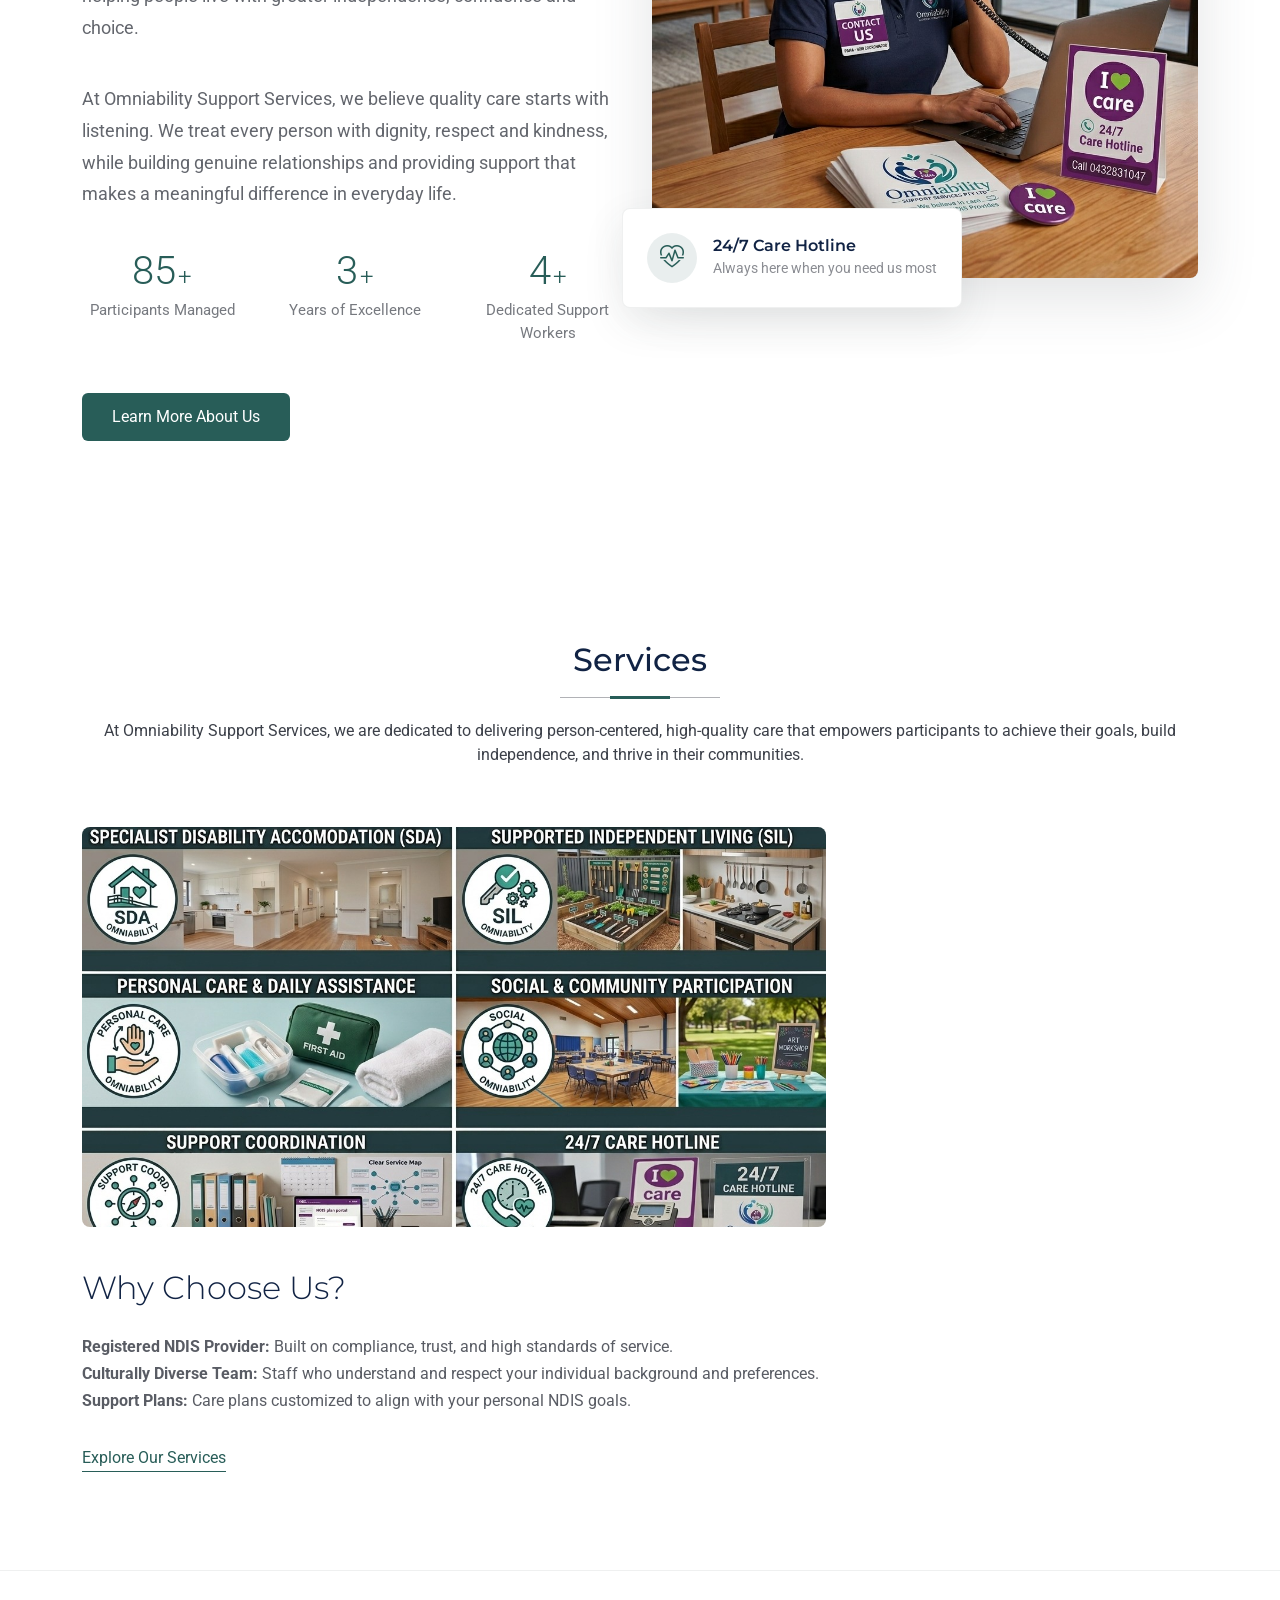
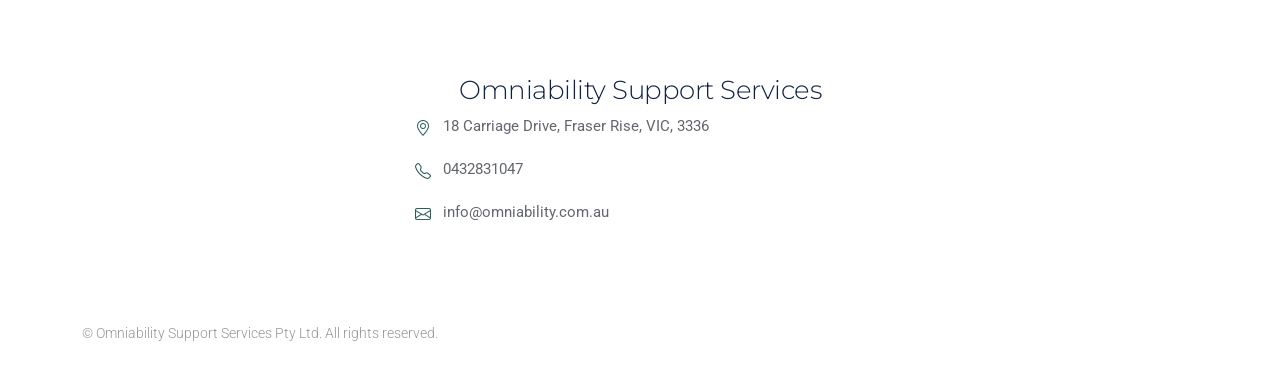
==== commit 38b8b0d9: "mailto-fix-final" ====
--- a/index.html
+++ b/index.html
@@ -46,8 +46,8 @@
     <div class="topbar d-flex align-items-center dark-background">
       <div class="container d-flex justify-content-center justify-content-md-between">
         <div class="contact-info d-flex align-items-center">
-          <i class="bi bi-envelope d-flex align-items-center"><a
-              href="info@omniability.com.au">info@omniability.com.au</a></i>
+          <i class="bi bi-envelope d-flex align-items-center">
+            <a href="mailto:info@omniability.com.au" rel="external" onclick="window.location.href='mailto:info@omniability.com.au'; return false;">info@omniability.com.au</a></i>
           <i class="bi bi-phone d-flex align-items-center ms-4"><span>0432831047</span></i>
         </div>
         <div class="social-links d-none d-md-flex align-items-center">
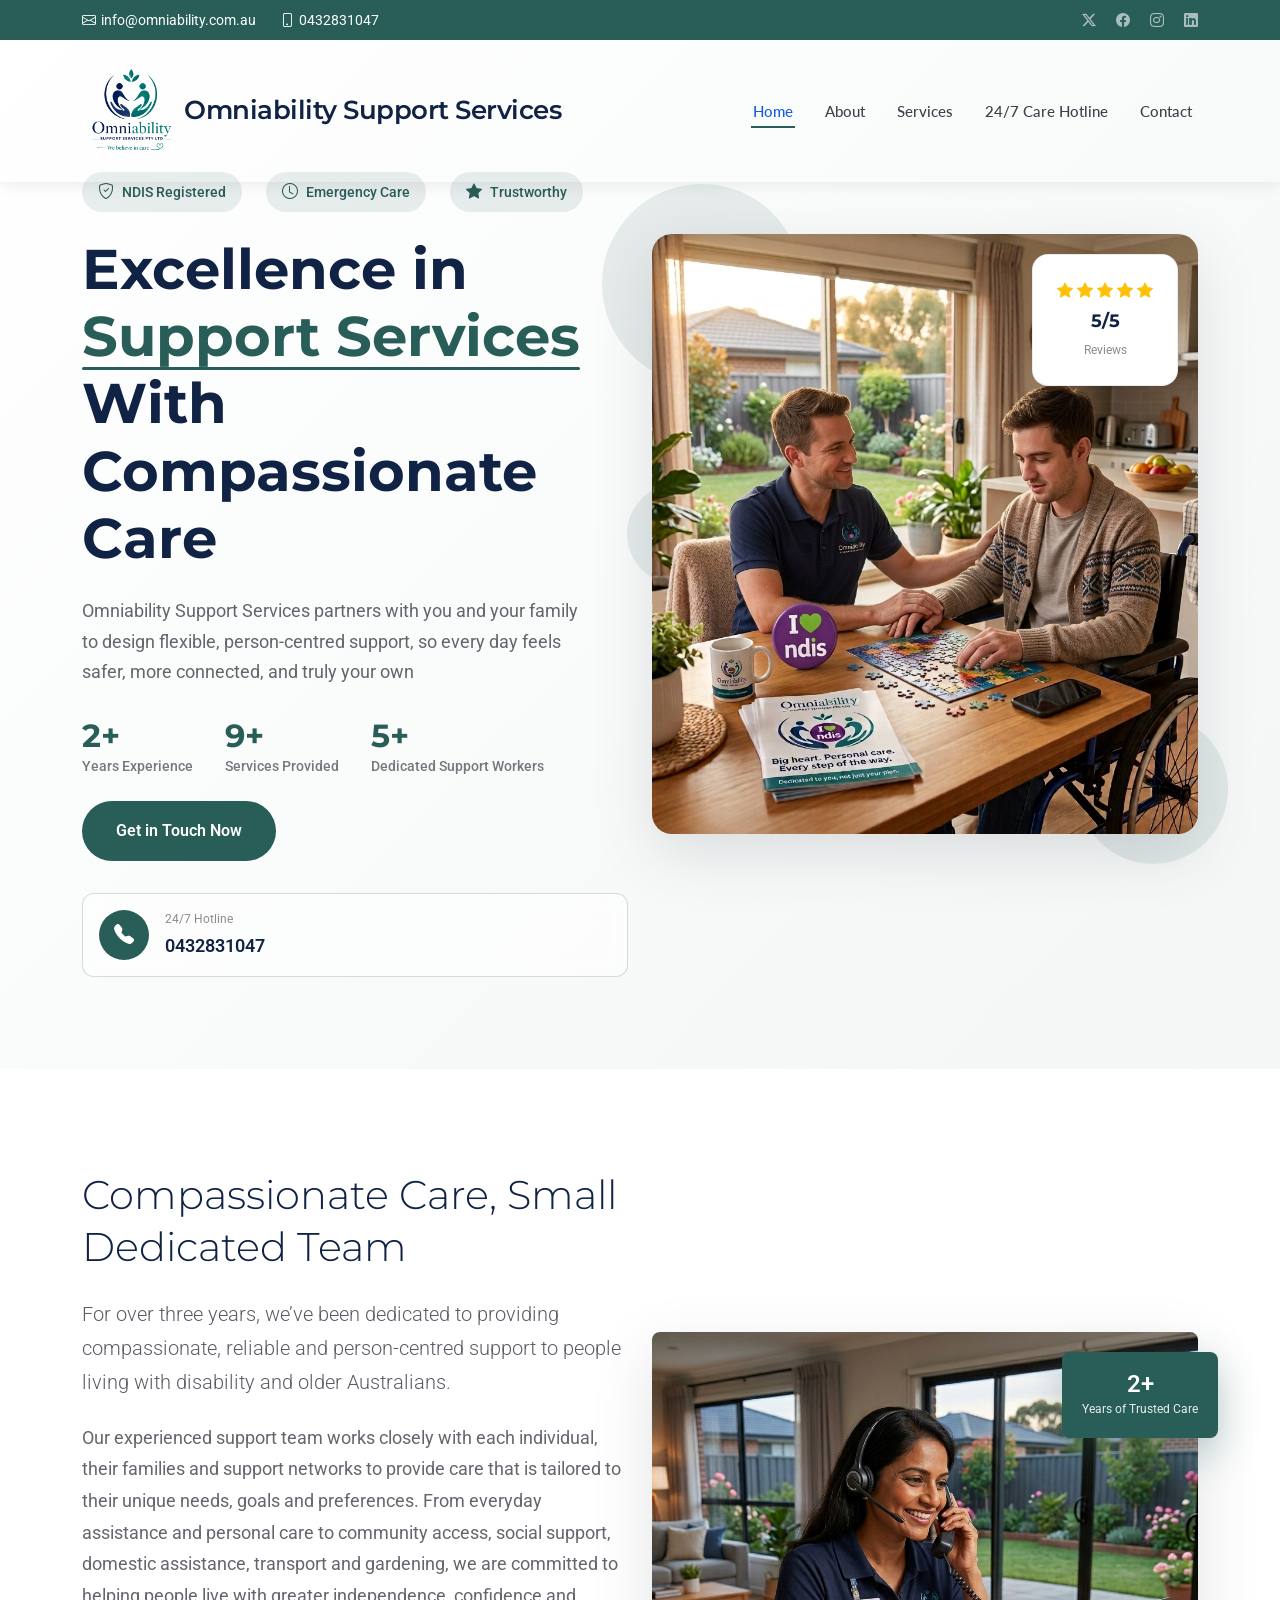
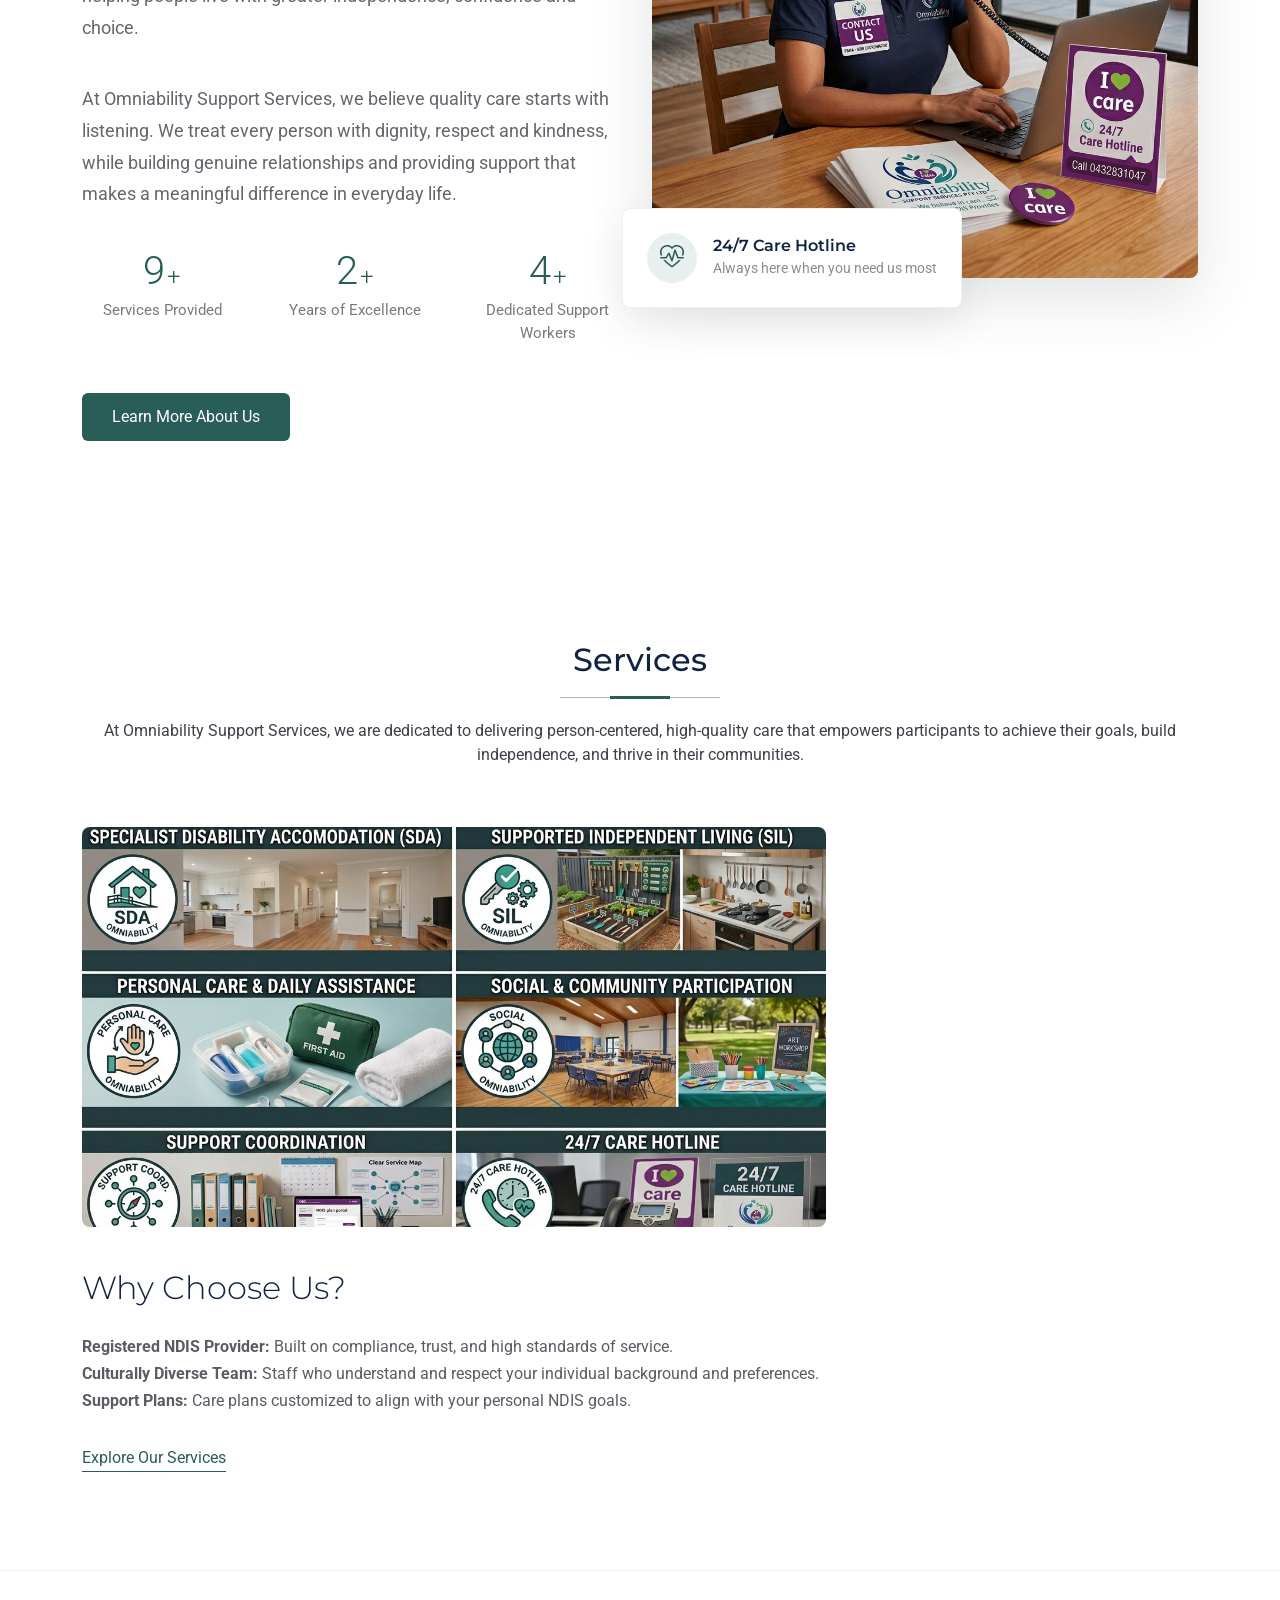
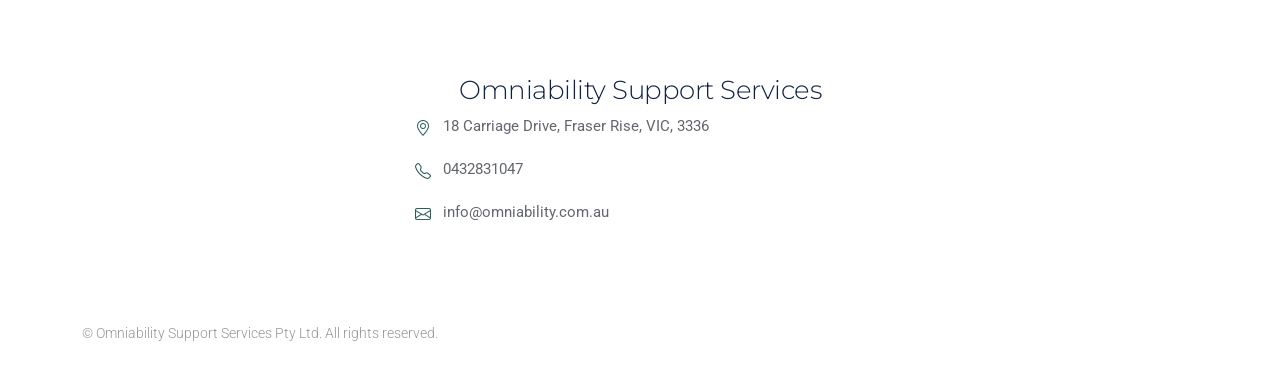
==== commit 4c8c3a8a: "update-figures-main-about Figures were amended for index page and about page" ====
--- a/index.html
+++ b/index.html
@@ -133,11 +133,11 @@
                 </div>
                 <div class="badge-item">
                   <i class="bi bi-clock"></i>
-                  <span>24/7 Emergency</span>
+                  <span>Emergency Care</span>
                 </div>
                 <div class="badge-item">
                   <i class="bi bi-star-fill"></i>
-                  <span>4.9/5 Rating</span>
+                  <span>Trustworthy</span>
                 </div>
               </div>
 
@@ -151,14 +151,14 @@
 
               <div class="hero-stats mb-4" data-aos="fade-right" data-aos-delay="500">
                 <div class="stat-item">
-                  <h3><span data-purecounter-start="0" data-purecounter-end="3" data-purecounter-duration="2"
+                  <h3><span data-purecounter-start="0" data-purecounter-end="2" data-purecounter-duration="2"
                       class="purecounter"></span>+</h3>
                   <p>Years Experience</p>
                 </div>
                 <div class="stat-item">
-                  <h3><span data-purecounter-start="0" data-purecounter-end="100" data-purecounter-duration="2"
+                  <h3><span data-purecounter-start="0" data-purecounter-end="10" data-purecounter-duration="2"
                       class="purecounter"></span>+</h3>
-                  <p>Participants Managed</p>
+                  <p>Services Provided</p>
                 </div>
                 <div class="stat-item">
                   <h3><span data-purecounter-start="0" data-purecounter-end="5" data-purecounter-duration="2"
@@ -208,8 +208,8 @@
                       <i class="bi bi-star-fill"></i>
                       <i class="bi bi-star-fill"></i>
                     </div>
-                    <h6>4.9/5</h6>
-                    <small>20+ Reviews</small>
+                    <h6>5/5</h6>
+                    <small>Reviews</small>
                   </div>
                 </div>
               </div>
@@ -245,12 +245,12 @@
 
               <div class="stats-grid">
                 <div class="stat-item">
-                  <div class="stat-number purecounter" data-purecounter-start="0" data-purecounter-end="100"
+                  <div class="stat-number purecounter" data-purecounter-start="0" data-purecounter-end="10"
                     data-purecounter-duration="1"></div>
-                  <div class="stat-label">Participants Managed</div>
+                  <div class="stat-label">Services Provided</div>
                 </div>
                 <div class="stat-item">
-                  <div class="stat-number purecounter" data-purecounter-start="0" data-purecounter-end="3"
+                  <div class="stat-number purecounter" data-purecounter-start="0" data-purecounter-end="2"
                     data-purecounter-duration="1"></div>
                   <div class="stat-label">Years of Excellence</div>
                 </div>
@@ -285,7 +285,7 @@
               </div>
               <div class="experience-badge">
                 <div class="badge-content">
-                  <span class="years">3+</span>
+                  <span class="years">2+</span>
                   <span class="text">Years of Trusted Care</span>
                 </div>
               </div>
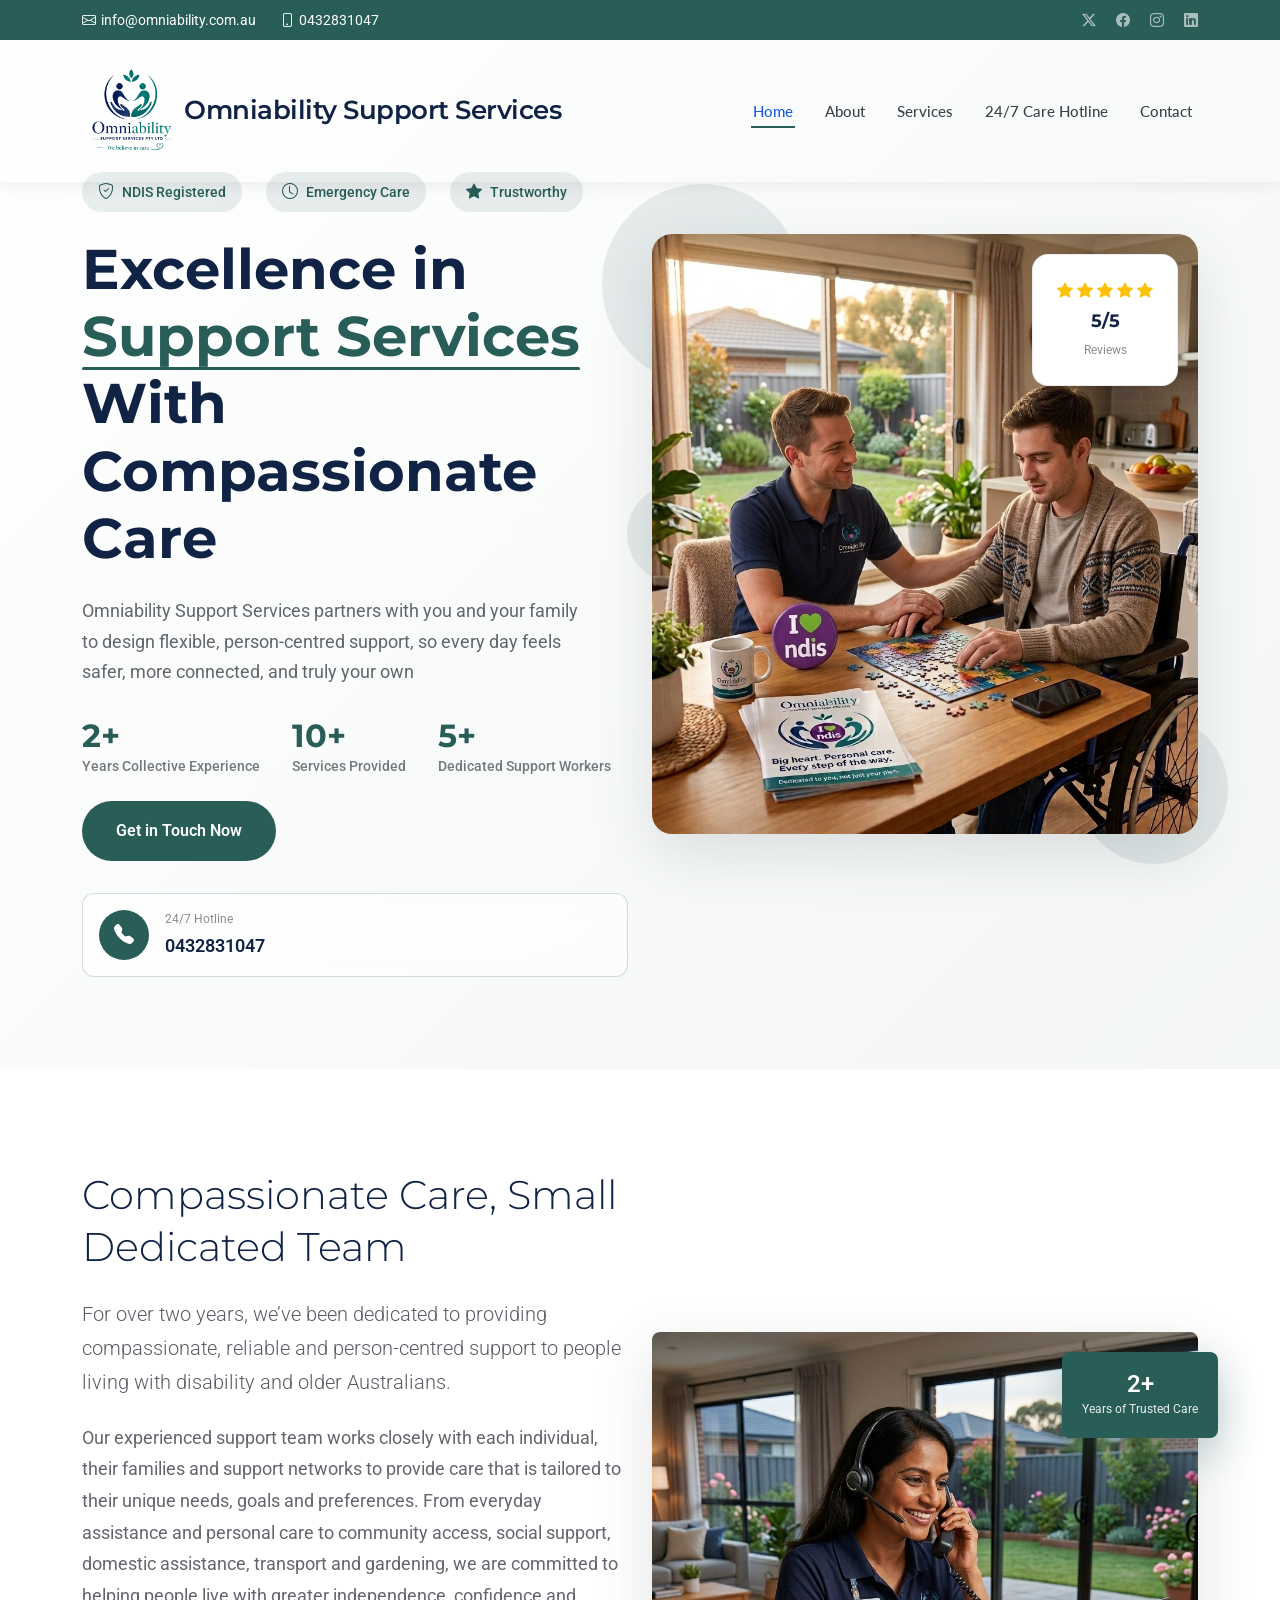
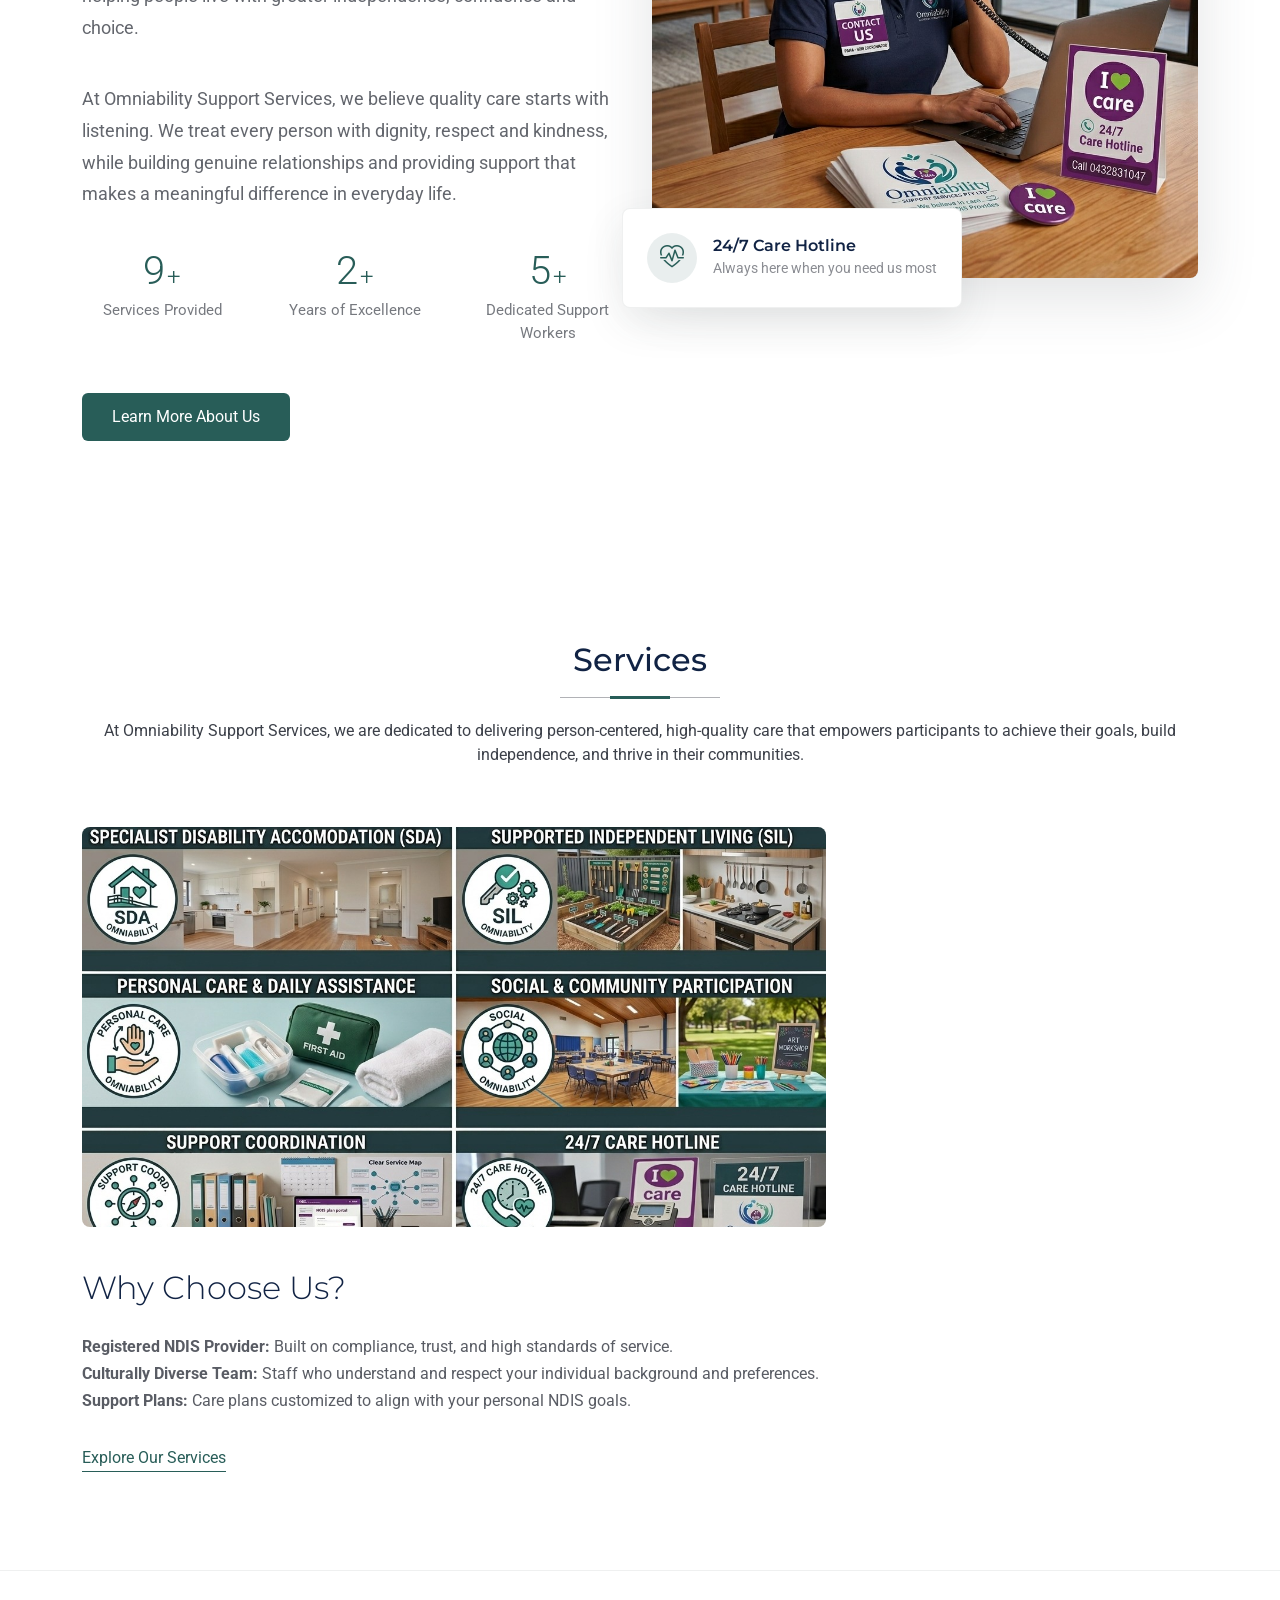
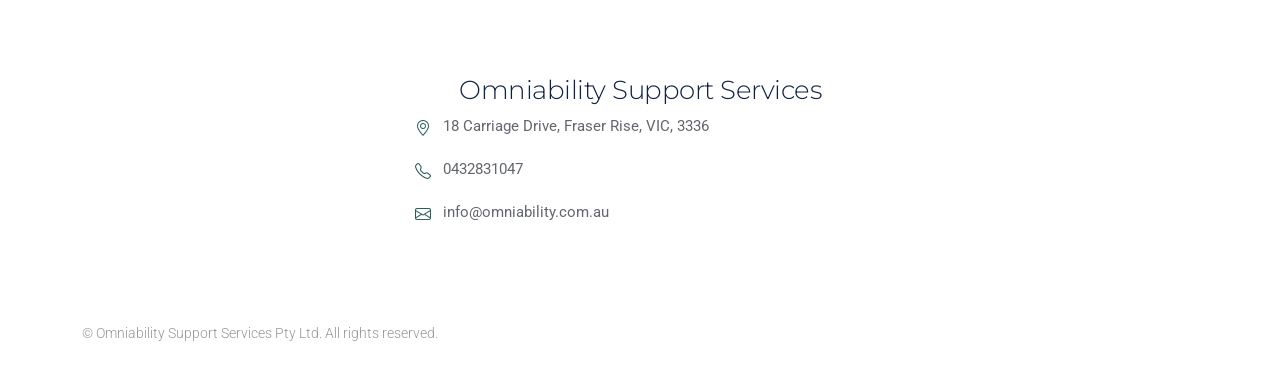
==== commit 47838263: "Privacy Policy added Privacy added for fb ads" ====
--- a/index.html
+++ b/index.html
@@ -153,7 +153,7 @@
                 <div class="stat-item">
                   <h3><span data-purecounter-start="0" data-purecounter-end="2" data-purecounter-duration="2"
                       class="purecounter"></span>+</h3>
-                  <p>Years Experience</p>
+                  <p>Years Collective Experience</p>
                 </div>
                 <div class="stat-item">
                   <h3><span data-purecounter-start="0" data-purecounter-end="10" data-purecounter-duration="2"
@@ -235,7 +235,7 @@
           <div class="col-lg-6 mb-5 mb-lg-0" data-aos="fade-right" data-aos-delay="200">
             <div class="about-content">
               <h2 class="section-heading">Compassionate Care, Small Dedicated Team</h2>
-              <p class="lead-text">For over three years, we’ve been dedicated to providing compassionate, reliable and person-centred support to people living with disability and older Australians.
+              <p class="lead-text">For over two years, we’ve been dedicated to providing compassionate, reliable and person-centred support to people living with disability and older Australians.
 
               </p>
               <p>Our experienced support team works closely with each individual, their families and support networks to provide care that is tailored to their unique needs, goals and preferences. From everyday assistance and personal care to community access, social support, domestic assistance, transport and gardening, we are committed to helping people live with greater independence, confidence and choice.
